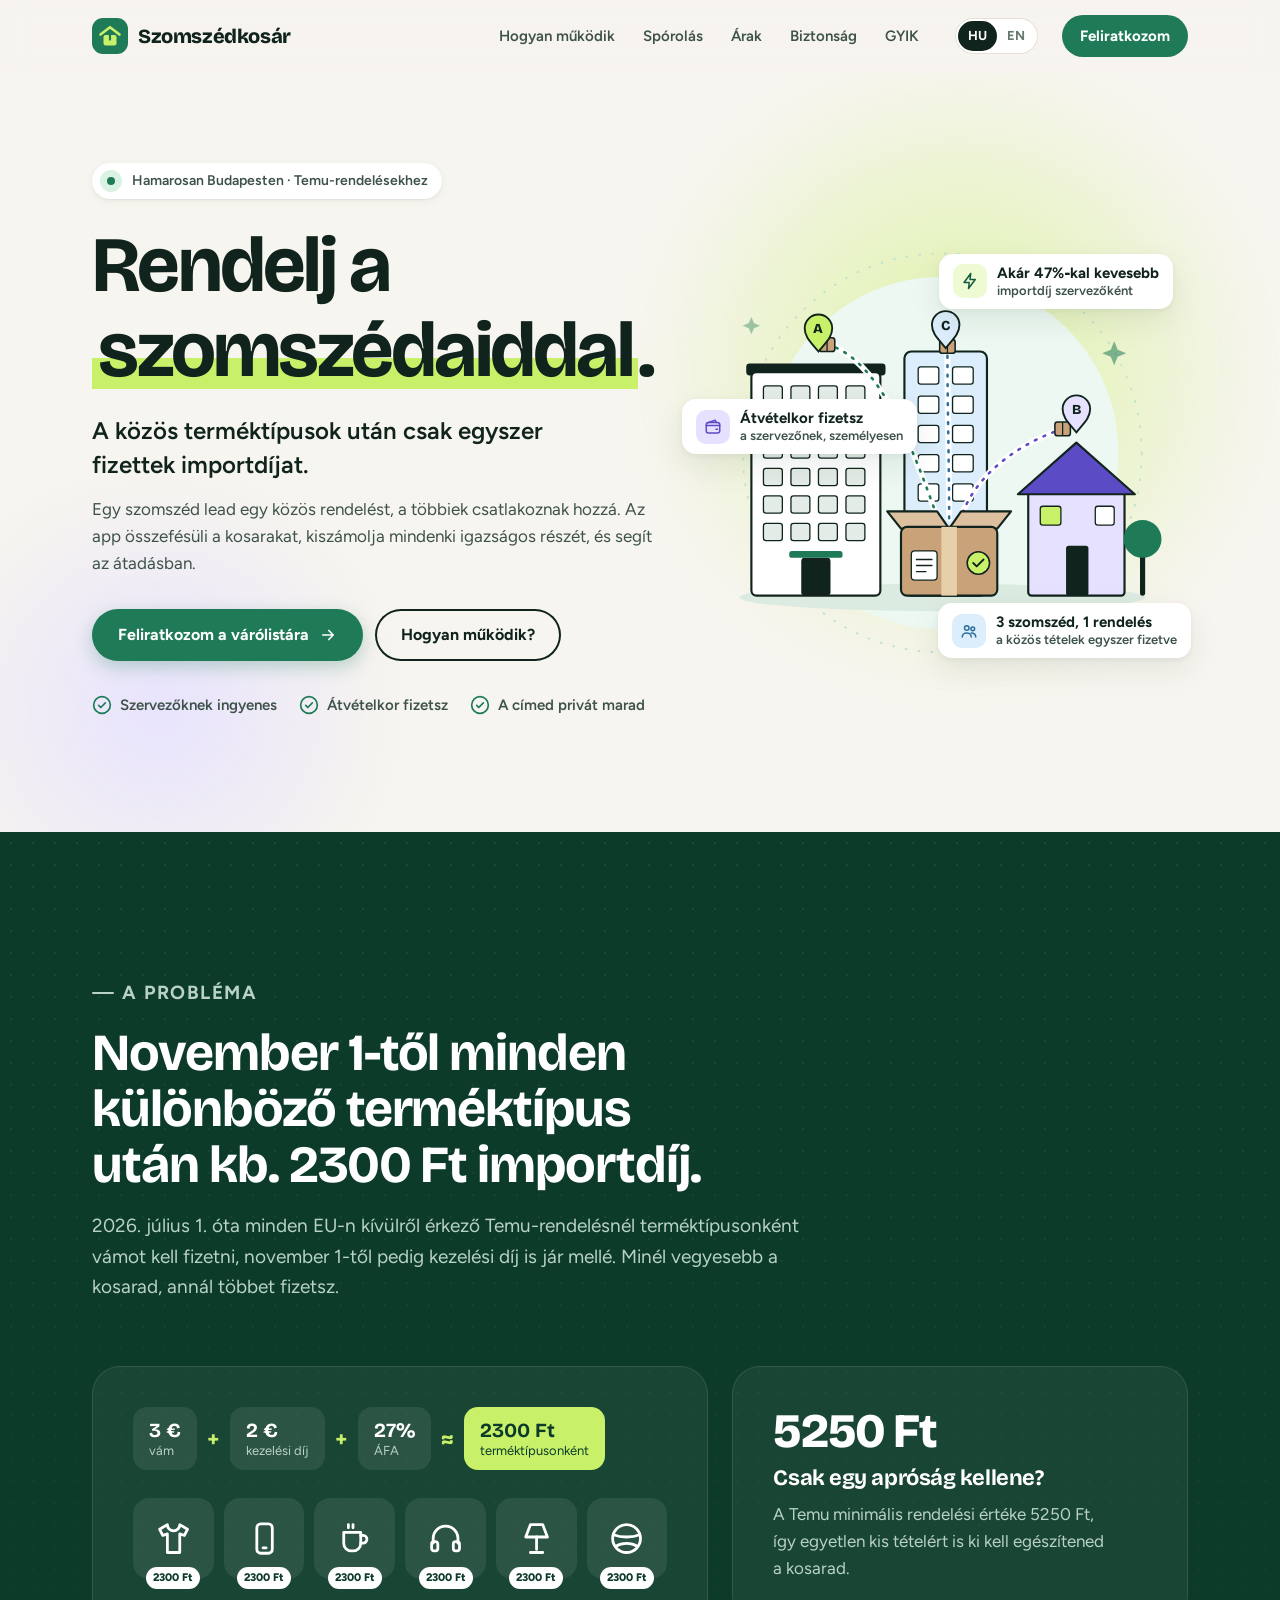
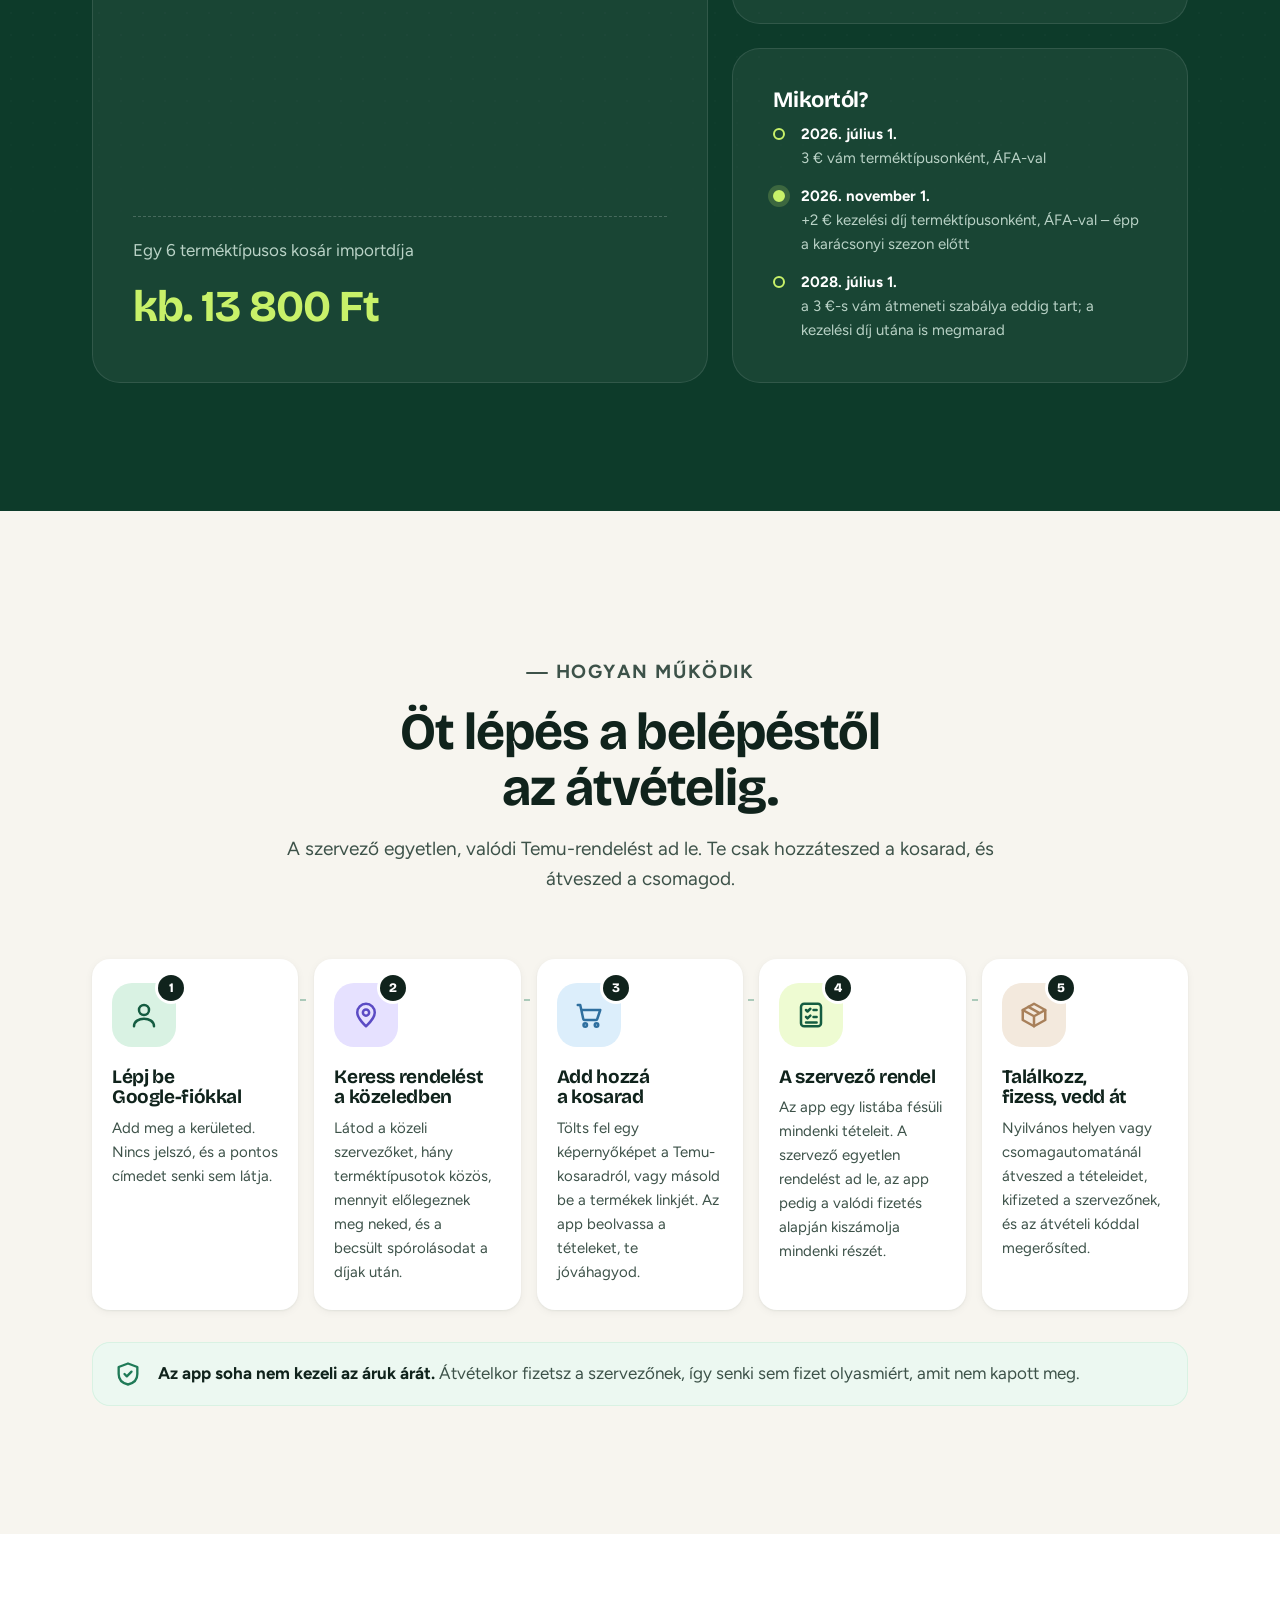
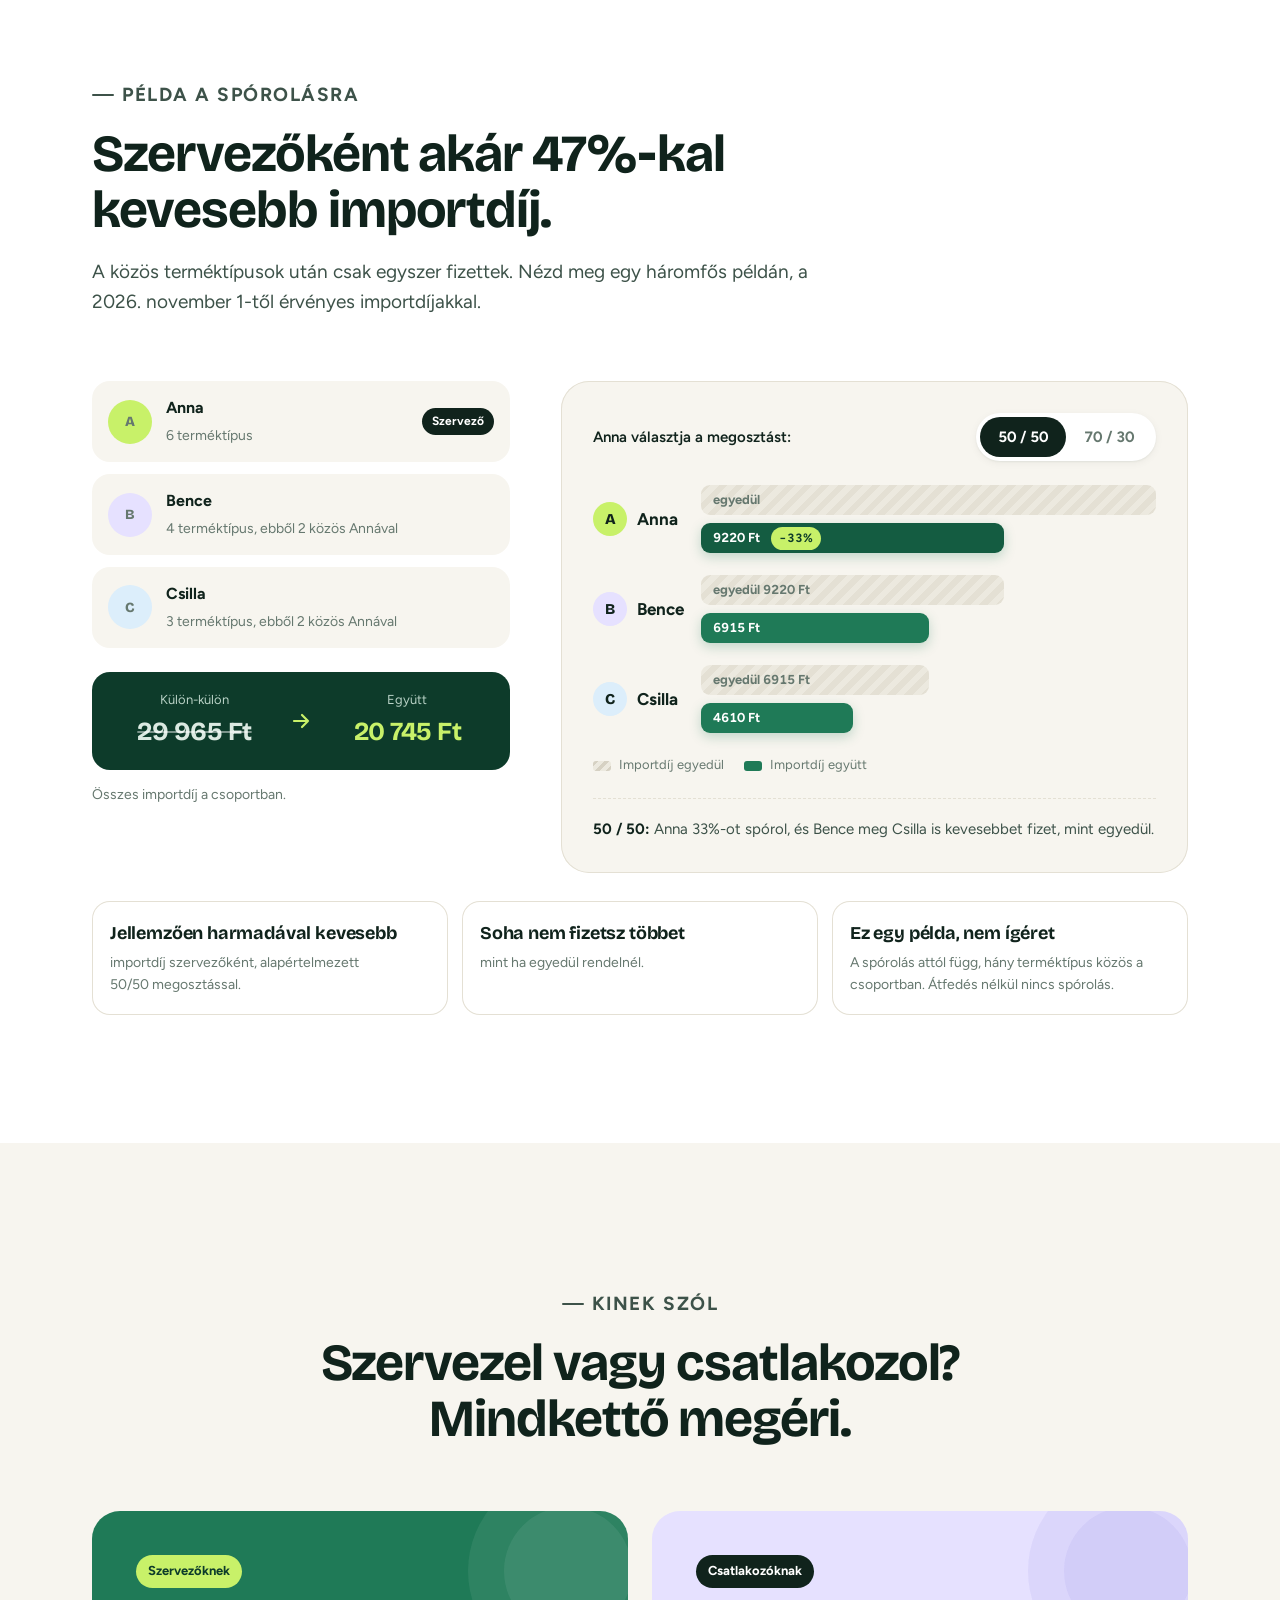
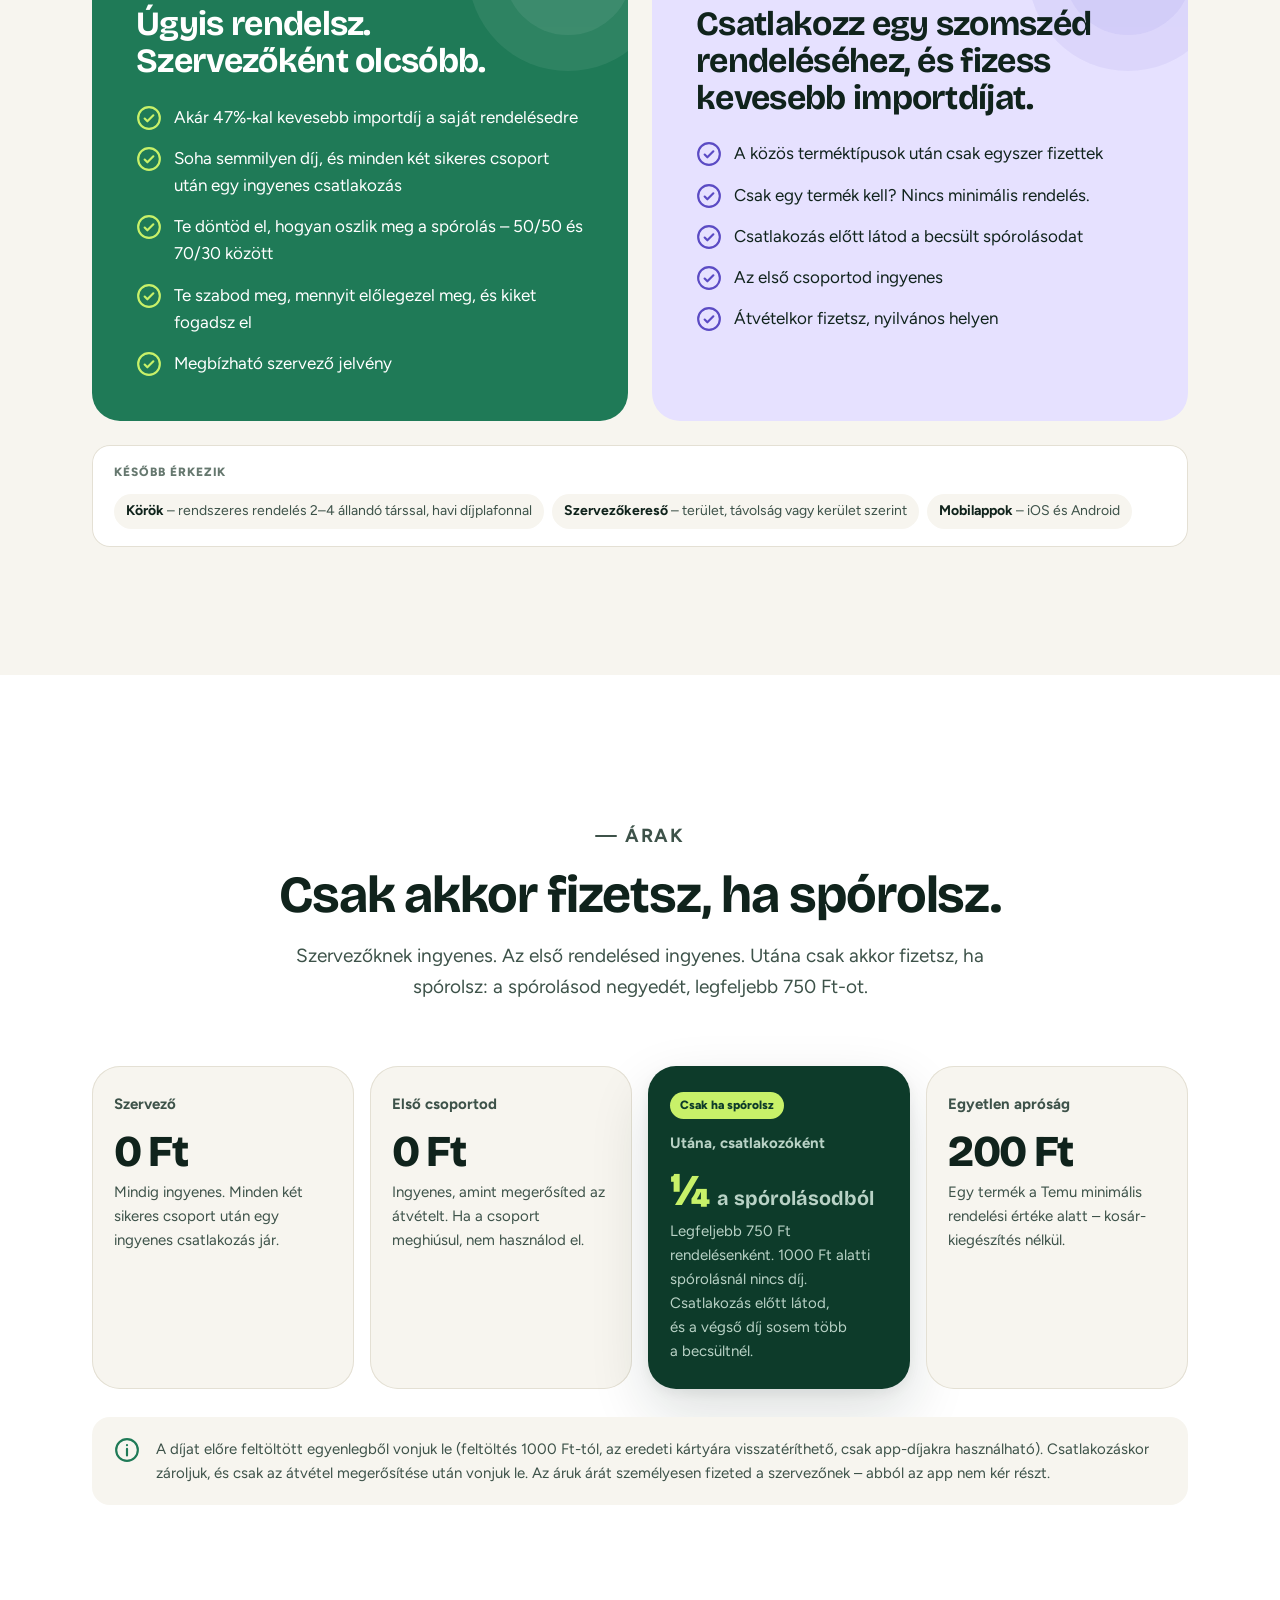
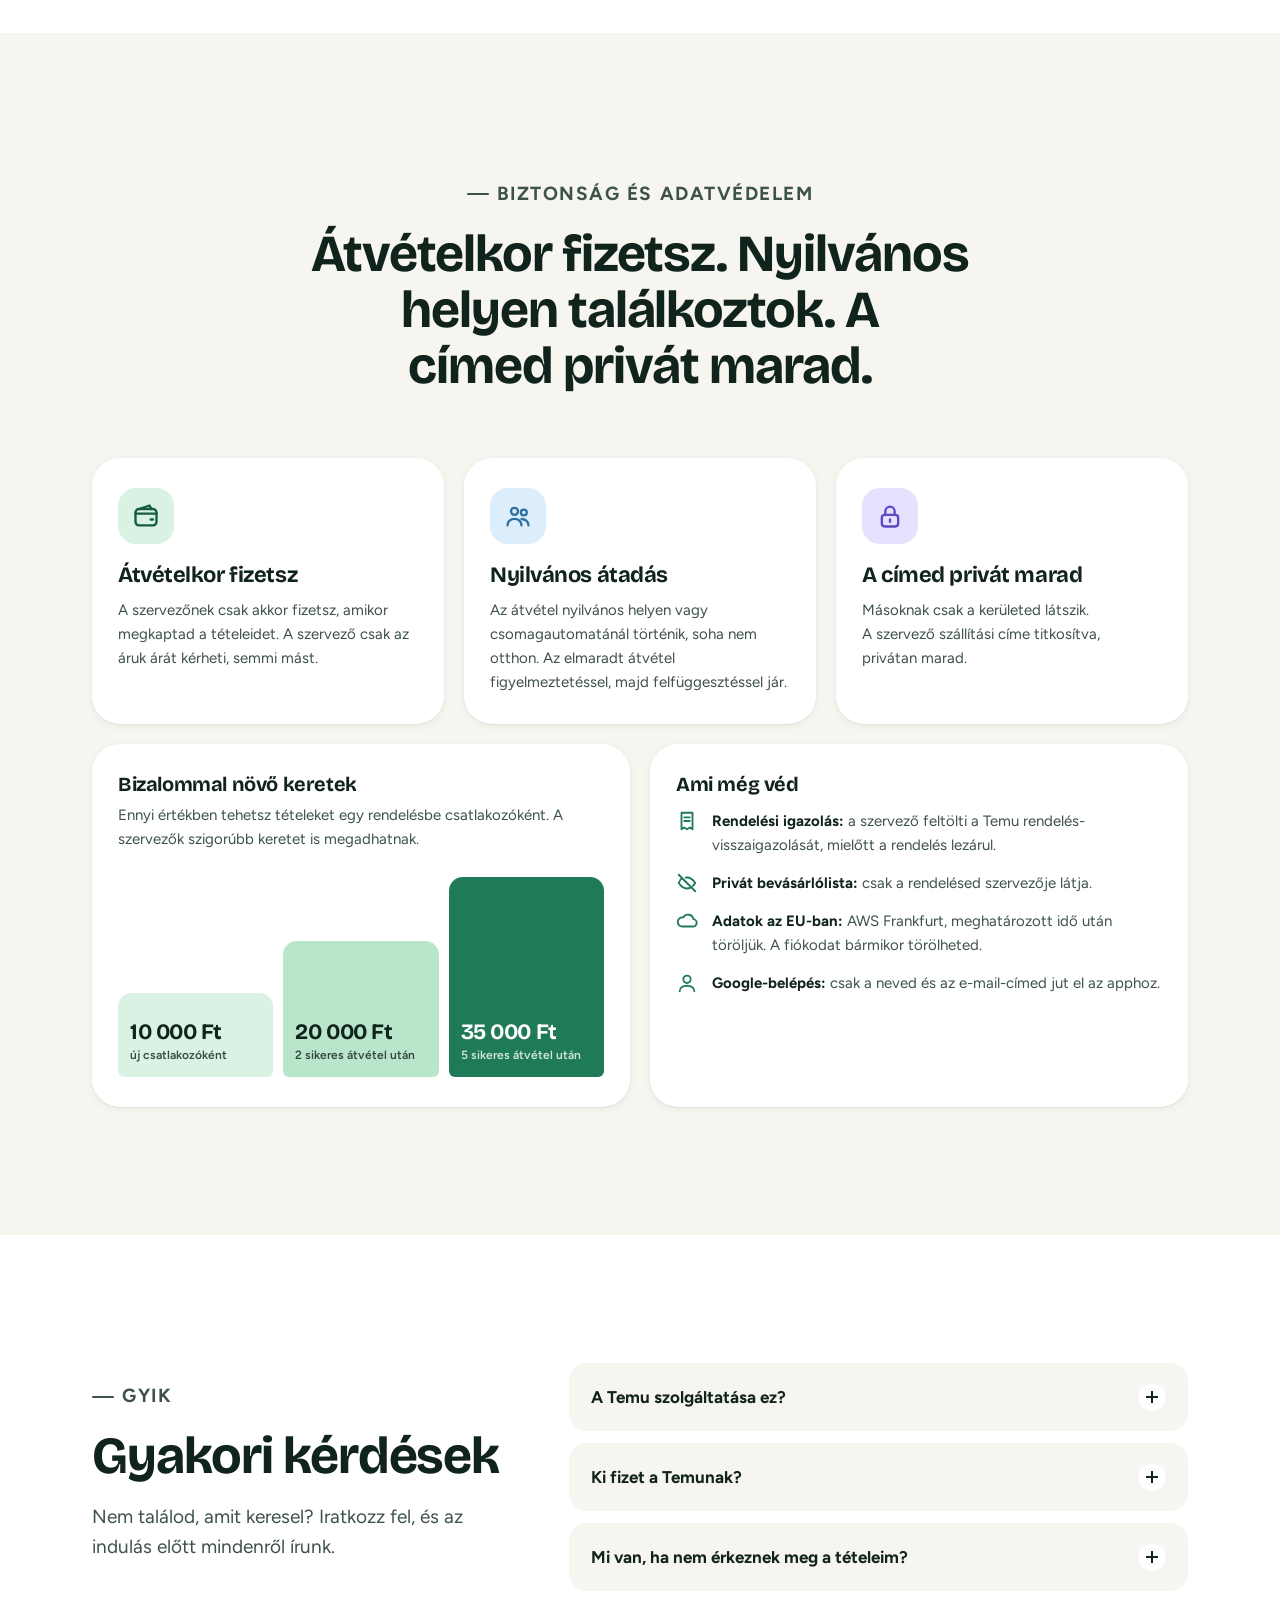
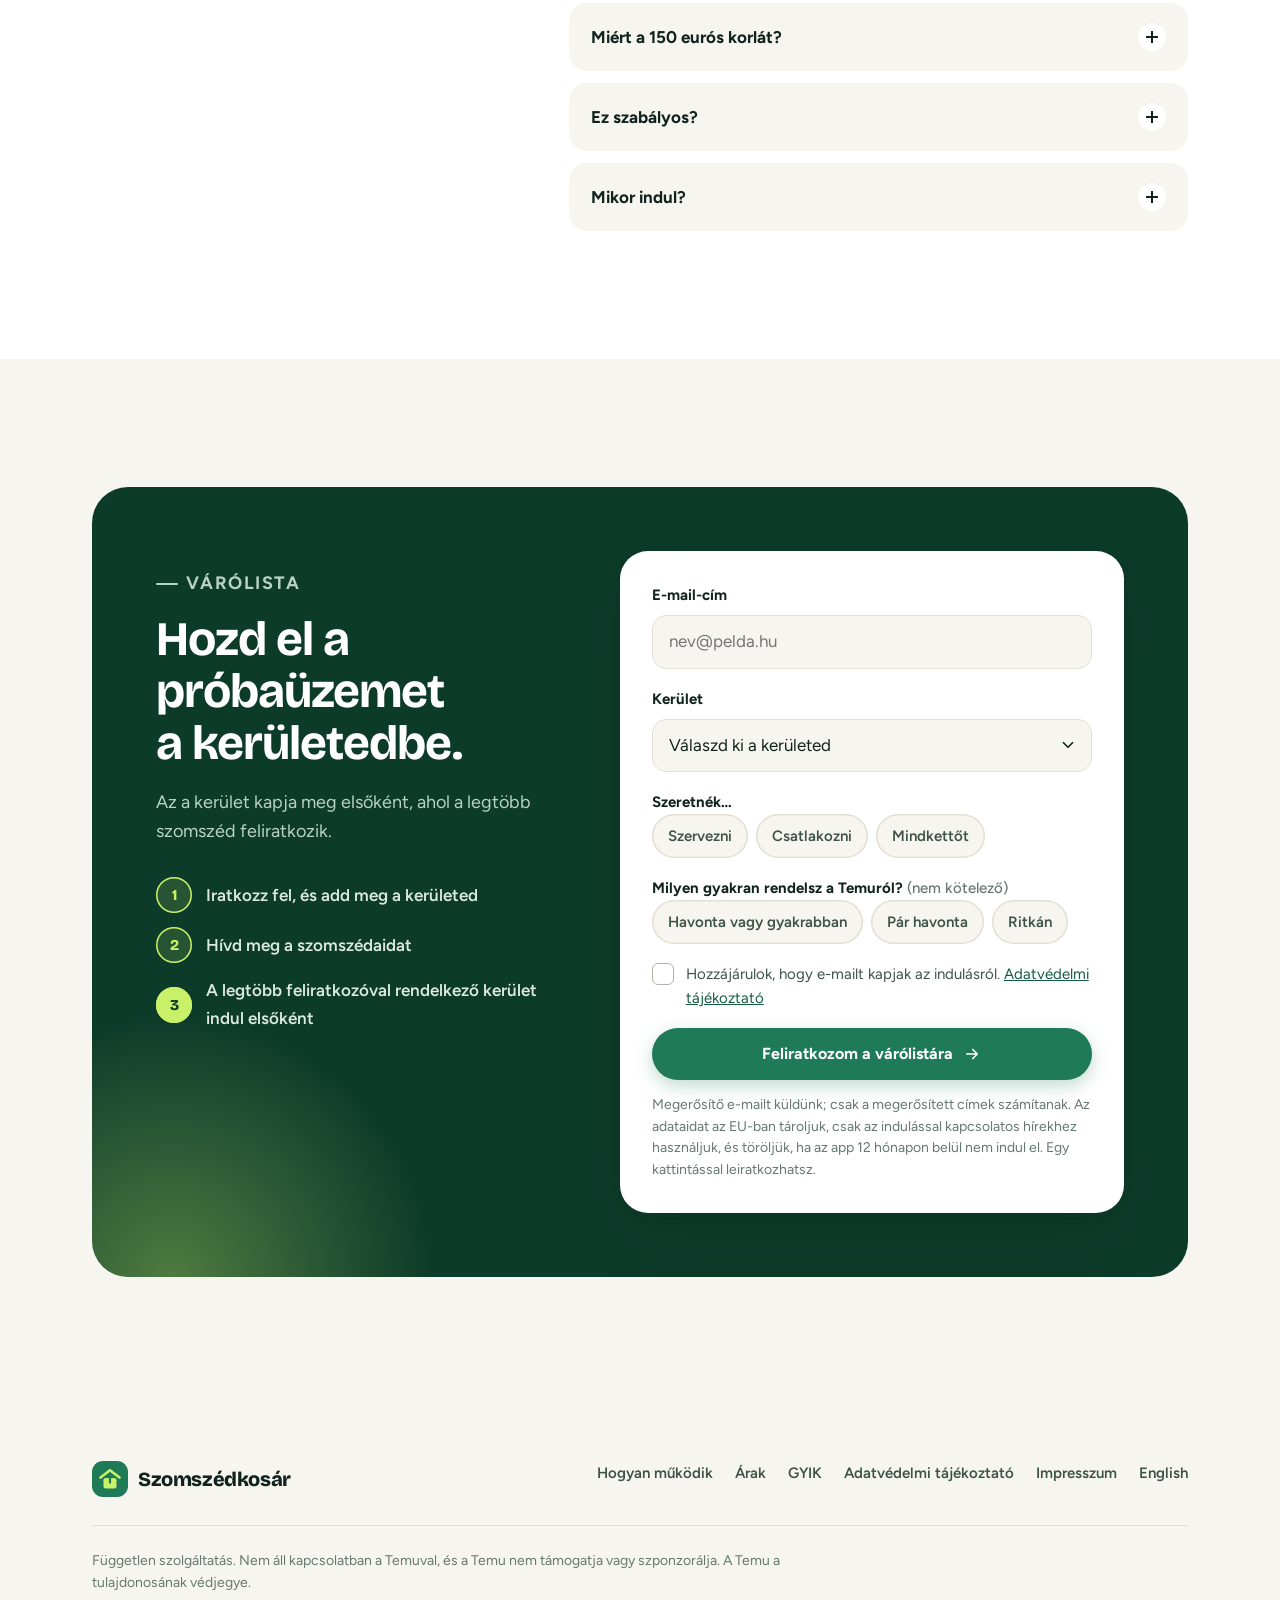
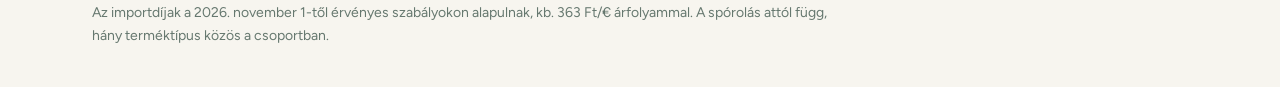
==== index.html @ 89ec4b11 "Add static waitlist landing page (HU + EN) Build the pre-launch landing page from the product brief:" ====
<!doctype html>
<html lang="hu">
<head>
  <meta charset="utf-8">
  <meta name="viewport" content="width=device-width, initial-scale=1">
  <title>Szomszédkosár – rendelj a szomszédaiddal, fizess kevesebb importdíjat</title>
  <meta name="description" content="Rendelj a szomszédaiddal: a közös terméktípusok után csak egyszer fizettek importdíjat. Iratkozz fel a várólistára, és hozd el a próbaüzemet a kerületedbe.">
  <meta name="theme-color" content="#0d3b2a">
  <link rel="icon" href="assets/favicon.svg" type="image/svg+xml">
  <link rel="alternate" hreflang="hu" href="./">
  <link rel="alternate" hreflang="en" href="en/">
  <meta property="og:title" content="Szomszédkosár – rendelj a szomszédaiddal">
  <meta property="og:description" content="A közös terméktípusok után csak egyszer fizettek importdíjat. Iratkozz fel a várólistára.">
  <meta property="og:type" content="website">
  <meta property="og:locale" content="hu_HU">
  <link rel="preconnect" href="https://fonts.googleapis.com">
  <link rel="preconnect" href="https://fonts.gstatic.com" crossorigin>
  <link href="https://fonts.googleapis.com/css2?family=Bricolage+Grotesque:opsz,wght@12..96,600;12..96,700;12..96,800&family=Figtree:wght@400;500;600;700;800&display=swap" rel="stylesheet">
  <link rel="stylesheet" href="assets/styles.css">
</head>
<body>

<!-- Icon sprite -->
<svg width="0" height="0" style="position:absolute" aria-hidden="true">
  <defs>
    <symbol id="i-check" viewBox="0 0 24 24" fill="none" stroke="currentColor" stroke-width="2" stroke-linecap="round" stroke-linejoin="round"><circle cx="12" cy="12" r="10"/><path d="m8 12.5 2.5 2.5L16 9.5"/></symbol>
    <symbol id="i-tick" viewBox="0 0 24 24" fill="none" stroke="currentColor" stroke-width="2.6" stroke-linecap="round" stroke-linejoin="round"><path d="m5 12.5 4.5 4.5L19 7.5"/></symbol>
    <symbol id="i-arrow" viewBox="0 0 24 24" fill="none" stroke="currentColor" stroke-width="2.2" stroke-linecap="round" stroke-linejoin="round"><path d="M5 12h14M13 6l6 6-6 6"/></symbol>
    <symbol id="i-user" viewBox="0 0 24 24" fill="none" stroke="currentColor" stroke-width="2" stroke-linecap="round" stroke-linejoin="round"><circle cx="12" cy="8" r="4"/><path d="M4 21c0-4 4-6 8-6s8 2 8 6"/></symbol>
    <symbol id="i-pin" viewBox="0 0 24 24" fill="none" stroke="currentColor" stroke-width="2" stroke-linecap="round" stroke-linejoin="round"><path d="M12 21s-7-6.2-7-11a7 7 0 0 1 14 0c0 4.8-7 11-7 11Z"/><circle cx="12" cy="10" r="2.5"/></symbol>
    <symbol id="i-cart" viewBox="0 0 24 24" fill="none" stroke="currentColor" stroke-width="2" stroke-linecap="round" stroke-linejoin="round"><path d="M3 4h2l2.4 11.2a1 1 0 0 0 1 .8h9.2a1 1 0 0 0 1-.8L21 8H6.2"/><circle cx="9" cy="20" r="1.4"/><circle cx="18" cy="20" r="1.4"/></symbol>
    <symbol id="i-list" viewBox="0 0 24 24" fill="none" stroke="currentColor" stroke-width="2" stroke-linecap="round" stroke-linejoin="round"><rect x="4" y="3" width="16" height="18" rx="2.5"/><path d="m8 8 1.2 1.2L11.5 7M8 13.5l1.2 1.2 2.3-2.2M14 8h2.5M14 13.5h2.5M8 18h8.5"/></symbol>
    <symbol id="i-parcel" viewBox="0 0 24 24" fill="none" stroke="currentColor" stroke-width="2" stroke-linecap="round" stroke-linejoin="round"><path d="M21 8 12 3 3 8v8l9 5 9-5V8Z"/><path d="m3 8 9 5 9-5M12 13v8M7.5 5.5l9 5"/></symbol>
    <symbol id="i-shield" viewBox="0 0 24 24" fill="none" stroke="currentColor" stroke-width="2" stroke-linecap="round" stroke-linejoin="round"><path d="M12 3 4 6v6c0 5 3.5 8 8 9 4.5-1 8-4 8-9V6l-8-3Z"/><path d="m9 12 2 2 4-4"/></symbol>
    <symbol id="i-wallet" viewBox="0 0 24 24" fill="none" stroke="currentColor" stroke-width="2" stroke-linecap="round" stroke-linejoin="round"><rect x="3" y="6" width="18" height="14" rx="3"/><path d="M3 10h18M16 15h2M6 6l9-3 1.5 3"/></symbol>
    <symbol id="i-people" viewBox="0 0 24 24" fill="none" stroke="currentColor" stroke-width="2" stroke-linecap="round" stroke-linejoin="round"><circle cx="9" cy="8" r="3"/><circle cx="17" cy="9" r="2.5"/><path d="M3 20c0-3.3 2.7-5.5 6-5.5s6 2.2 6 5.5M15 14.6c3 .1 6 1.9 6 5.4"/></symbol>
    <symbol id="i-lock" viewBox="0 0 24 24" fill="none" stroke="currentColor" stroke-width="2" stroke-linecap="round" stroke-linejoin="round"><rect x="5" y="11" width="14" height="10" rx="2.5"/><path d="M8 11V8a4 4 0 0 1 8 0v3M12 15v2"/></symbol>
    <symbol id="i-info" viewBox="0 0 24 24" fill="none" stroke="currentColor" stroke-width="2" stroke-linecap="round" stroke-linejoin="round"><circle cx="12" cy="12" r="10"/><path d="M12 11v6M12 7.5v.01"/></symbol>
    <symbol id="i-receipt" viewBox="0 0 24 24" fill="none" stroke="currentColor" stroke-width="2" stroke-linecap="round" stroke-linejoin="round"><path d="M6 3h12v18l-3-2-3 2-3-2-3 2V3Z"/><path d="M9 8h6M9 12h6"/></symbol>
    <symbol id="i-alert" viewBox="0 0 24 24" fill="none" stroke="currentColor" stroke-width="2" stroke-linecap="round" stroke-linejoin="round"><path d="M10.3 4 2.5 18a2 2 0 0 0 1.7 3h15.6a2 2 0 0 0 1.7-3L13.7 4a2 2 0 0 0-3.4 0Z"/><path d="M12 9.5v4M12 17v.01"/></symbol>
    <symbol id="i-cloud" viewBox="0 0 24 24" fill="none" stroke="currentColor" stroke-width="2" stroke-linecap="round" stroke-linejoin="round"><path d="M7 18a5 5 0 1 1 .9-9.9A6 6 0 0 1 19 10a4 4 0 0 1-1 8H7Z"/></symbol>
    <symbol id="i-eye-off" viewBox="0 0 24 24" fill="none" stroke="currentColor" stroke-width="2" stroke-linecap="round" stroke-linejoin="round"><path d="M3 3l18 18M10.6 6.1A9.8 9.8 0 0 1 12 6c5 0 9 6 9 6a17 17 0 0 1-2.6 3.2M6.6 6.6C4.3 8.2 3 12 3 12s4 6 9 6c1.4 0 2.7-.4 3.9-1"/></symbol>
    <symbol id="i-mail" viewBox="0 0 24 24" fill="none" stroke="currentColor" stroke-width="2" stroke-linecap="round" stroke-linejoin="round"><rect x="3" y="5" width="18" height="14" rx="2.5"/><path d="m3 7 9 6 9-6"/></symbol>
    <symbol id="i-link" viewBox="0 0 24 24" fill="none" stroke="currentColor" stroke-width="2" stroke-linecap="round" stroke-linejoin="round"><path d="M10 14a4 4 0 0 0 5.7 0l3-3a4 4 0 0 0-5.7-5.7l-1 1"/><path d="M14 10a4 4 0 0 0-5.7 0l-3 3a4 4 0 0 0 5.7 5.7l1-1"/></symbol>
    <symbol id="i-chat" viewBox="0 0 24 24" fill="none" stroke="currentColor" stroke-width="2" stroke-linecap="round" stroke-linejoin="round"><path d="M20 12a8 8 0 0 1-11.8 7L4 20l1-4.2A8 8 0 1 1 20 12Z"/></symbol>
    <symbol id="i-bolt" viewBox="0 0 24 24" fill="none" stroke="currentColor" stroke-width="2" stroke-linecap="round" stroke-linejoin="round"><path d="M13 2 4 14h7l-1 8 9-12h-7l1-8Z"/></symbol>
    <symbol id="i-share" viewBox="0 0 24 24" fill="none" stroke="currentColor" stroke-width="2" stroke-linecap="round" stroke-linejoin="round"><circle cx="18" cy="5" r="3"/><circle cx="6" cy="12" r="3"/><circle cx="18" cy="19" r="3"/><path d="m8.6 13.5 6.8 4M15.4 6.5l-6.8 4"/></symbol>
    <symbol id="i-star" viewBox="0 0 24 24" fill="none" stroke="currentColor" stroke-width="2" stroke-linecap="round" stroke-linejoin="round"><path d="m12 3 2.7 5.6 6.1.9-4.4 4.3 1 6.1L12 17l-5.4 2.9 1-6.1-4.4-4.3 6.1-.9L12 3Z"/></symbol>
    <!-- Basket item types -->
    <symbol id="t-shirt" viewBox="0 0 24 24" fill="none" stroke="currentColor" stroke-width="1.8" stroke-linecap="round" stroke-linejoin="round"><path d="M8 3 3 6l2 4 3-1v12h8V9l3 1 2-4-5-3a4 4 0 0 1-8 0Z"/></symbol>
    <symbol id="t-phone" viewBox="0 0 24 24" fill="none" stroke="currentColor" stroke-width="1.8" stroke-linecap="round" stroke-linejoin="round"><rect x="7" y="2.5" width="10" height="19" rx="2.5"/><path d="M11 18h2"/></symbol>
    <symbol id="t-mug" viewBox="0 0 24 24" fill="none" stroke="currentColor" stroke-width="1.8" stroke-linecap="round" stroke-linejoin="round"><path d="M5 8h11v7a5 5 0 0 1-5 5h-1a5 5 0 0 1-5-5V8Z"/><path d="M16 10h1.5a2.5 2.5 0 0 1 0 5H16M8 3v2M11 3v2"/></symbol>
    <symbol id="t-head" viewBox="0 0 24 24" fill="none" stroke="currentColor" stroke-width="1.8" stroke-linecap="round" stroke-linejoin="round"><path d="M4 15v-3a8 8 0 0 1 16 0v3"/><rect x="3" y="14" width="4" height="6" rx="1.5"/><rect x="17" y="14" width="4" height="6" rx="1.5"/></symbol>
    <symbol id="t-lamp" viewBox="0 0 24 24" fill="none" stroke="currentColor" stroke-width="1.8" stroke-linecap="round" stroke-linejoin="round"><path d="M8 3h8l3 8H5l3-8Z"/><path d="M12 11v8M8 21h8"/></symbol>
    <symbol id="t-ball" viewBox="0 0 24 24" fill="none" stroke="currentColor" stroke-width="1.8" stroke-linecap="round" stroke-linejoin="round"><circle cx="12" cy="12" r="9"/><path d="M3.5 9.5c5 2 12 2 17 0M5 17c4-2.5 10-2.5 14 0"/></symbol>
    <symbol id="logo-mark" viewBox="0 0 36 36"><rect width="36" height="36" rx="11" fill="#1f7a57"/><path d="M8.5 16.5 18 9.2l9.5 7.3" fill="none" stroke="#c8f169" stroke-width="2.6" stroke-linecap="round" stroke-linejoin="round"/><rect x="11.5" y="17" width="13" height="10.5" rx="2.2" fill="#c8f169"/><path d="M18 17v4.6" stroke="#1f7a57" stroke-width="2.2" stroke-linecap="round"/></symbol>
  </defs>
</svg>

<a class="skip-link" href="#main">Ugrás a tartalomra</a>

<header class="site-header">
  <div class="wrap header-inner">
    <a class="logo" href="./" aria-label="Szomszédkosár – kezdőlap">
      <svg aria-hidden="true"><use href="#logo-mark"/></svg>
      Szomszédkosár
    </a>
    <nav class="nav" aria-label="Fő navigáció">
      <a href="#hogyan">Hogyan működik</a>
      <a href="#pelda">Spórolás</a>
      <a href="#arak">Árak</a>
      <a href="#biztonsag">Biztonság</a>
      <a href="#gyik">GYIK</a>
    </nav>
    <div class="lang" aria-label="Nyelv">
      <span aria-current="true" lang="hu">HU</span>
      <a href="en/" lang="en" hreflang="en">EN</a>
    </div>
    <a class="btn btn-small header-cta" href="#varolista">Feliratkozom</a>
  </div>
</header>

<main id="main">

  <!-- ============ HERO ============ -->
  <section class="hero">
    <div class="wrap hero-grid">
      <div class="hero-copy">
        <p class="pill"><span class="dot" aria-hidden="true"></span>Hamarosan Budapesten · Temu-rendelésekhez</p>
        <h1>Rendelj a <span class="mark">szomszédaiddal</span>.</h1>
        <p class="lead">A közös terméktípusok után csak egyszer fizettek importdíjat.</p>
        <p class="sub">Egy szomszéd lead egy közös rendelést, a többiek csatlakoznak hozzá. Az app összefésüli a kosarakat, kiszámolja mindenki igazságos részét, és segít az átadásban.</p>
        <div class="hero-actions">
          <a class="btn" href="#varolista">Feliratkozom a várólistára <svg aria-hidden="true"><use href="#i-arrow"/></svg></a>
          <a class="btn btn-ghost" href="#hogyan">Hogyan működik?</a>
        </div>
        <ul class="proof">
          <li><svg aria-hidden="true"><use href="#i-check"/></svg>Szervezőknek ingyenes</li>
          <li><svg aria-hidden="true"><use href="#i-check"/></svg>Átvételkor fizetsz</li>
          <li><svg aria-hidden="true"><use href="#i-check"/></svg>A címed privát marad</li>
        </ul>
      </div>

      <div class="hero-art" aria-hidden="true">
        <svg viewBox="0 0 520 470" role="presentation">
          <circle cx="262" cy="250" r="205" fill="#ecf8f1"/>
          <circle class="spin-slow" cx="262" cy="250" r="232" fill="none" stroke="#bfe3cd" stroke-width="2" stroke-dasharray="3 12"/>
          <ellipse cx="262" cy="418" rx="236" ry="16" fill="#dcebe2"/>

          <!-- Middle building (neighbour C) -->
          <rect x="218" y="132" width="96" height="284" rx="8" fill="#dceefb" stroke="#10231c" stroke-width="2.5"/>
          <g fill="#ffffff" stroke="#10231c" stroke-width="1.5">
            <rect x="234" y="150" width="24" height="20" rx="3"/><rect x="274" y="150" width="24" height="20" rx="3"/>
            <rect x="234" y="184" width="24" height="20" rx="3"/><rect class="win-blink d2" x="274" y="184" width="24" height="20" rx="3"/>
            <rect class="win-blink d4" x="234" y="218" width="24" height="20" rx="3"/><rect x="274" y="218" width="24" height="20" rx="3"/>
            <rect x="234" y="252" width="24" height="20" rx="3"/><rect x="274" y="252" width="24" height="20" rx="3"/>
            <rect x="234" y="286" width="24" height="20" rx="3"/><rect x="274" y="286" width="24" height="20" rx="3"/>
          </g>

          <!-- Left block of flats (neighbour A) -->
          <rect x="34" y="146" width="162" height="14" rx="4" fill="#10231c"/>
          <rect x="40" y="156" width="150" height="260" rx="6" fill="#ffffff" stroke="#10231c" stroke-width="2.5"/>
          <g fill="#e3ece6" stroke="#10231c" stroke-width="1.5">
            <rect x="54" y="172" width="22" height="20" rx="3"/><rect class="win-blink" x="86" y="172" width="22" height="20" rx="3"/><rect x="118" y="172" width="22" height="20" rx="3"/><rect x="150" y="172" width="22" height="20" rx="3"/>
            <rect x="54" y="204" width="22" height="20" rx="3"/><rect x="86" y="204" width="22" height="20" rx="3"/><rect class="win-blink d3" x="118" y="204" width="22" height="20" rx="3"/><rect x="150" y="204" width="22" height="20" rx="3"/>
            <rect class="win-blink d2" x="54" y="236" width="22" height="20" rx="3"/><rect x="86" y="236" width="22" height="20" rx="3"/><rect x="118" y="236" width="22" height="20" rx="3"/><rect x="150" y="236" width="22" height="20" rx="3"/>
            <rect x="54" y="268" width="22" height="20" rx="3"/><rect x="86" y="268" width="22" height="20" rx="3"/><rect x="118" y="268" width="22" height="20" rx="3"/><rect class="win-blink d4" x="150" y="268" width="22" height="20" rx="3"/>
            <rect x="54" y="300" width="22" height="20" rx="3"/><rect class="win-blink d3" x="86" y="300" width="22" height="20" rx="3"/><rect x="118" y="300" width="22" height="20" rx="3"/><rect x="150" y="300" width="22" height="20" rx="3"/>
            <rect x="54" y="332" width="22" height="20" rx="3"/><rect x="86" y="332" width="22" height="20" rx="3"/><rect x="118" y="332" width="22" height="20" rx="3"/><rect x="150" y="332" width="22" height="20" rx="3"/>
          </g>
          <rect x="98" y="372" width="34" height="44" rx="4" fill="#10231c"/>
          <rect x="84" y="364" width="62" height="8" rx="3" fill="#1f7a57"/>

          <!-- Right house (neighbour B) -->
          <rect x="362" y="290" width="112" height="126" rx="4" fill="#e6e1ff" stroke="#10231c" stroke-width="2.5"/>
          <path d="M350 298 418 238l68 60Z" fill="#5b4bc4" stroke="#10231c" stroke-width="2.5" stroke-linejoin="round"/>
          <rect x="406" y="358" width="26" height="58" rx="3" fill="#10231c"/>
          <rect class="win-blink d3" x="376" y="312" width="24" height="22" rx="3" fill="#c8f169" stroke="#10231c" stroke-width="1.5"/>
          <rect x="440" y="312" width="22" height="22" rx="3" fill="#ffffff" stroke="#10231c" stroke-width="1.5"/>
          <!-- Tree -->
          <rect x="492" y="360" width="6" height="56" rx="3" fill="#10231c"/>
          <circle cx="495" cy="350" r="22" fill="#1f7a57"/>

          <!-- Flow paths -->
          <g fill="none" stroke-linecap="round">
            <path d="M128 124 C 190 140, 230 250, 258 330" stroke="#ffffff" stroke-width="7"/>
            <path d="M402 222 C 360 236, 300 270, 282 330" stroke="#ffffff" stroke-width="7"/>
            <path d="M268 126 C 268 200, 270 260, 270 326" stroke="#ffffff" stroke-width="7"/>
            <path class="flow" d="M128 124 C 190 140, 230 250, 258 330" stroke="#1f7a57" stroke-width="3"/>
            <path class="flow" d="M402 222 C 360 236, 300 270, 282 330" stroke="#5b4bc4" stroke-width="3"/>
            <path class="flow" d="M268 126 C 268 200, 270 260, 270 326" stroke="#2f6f9f" stroke-width="3"/>
          </g>

          <!-- Travelling mini parcels -->
          <g class="parcel-travel pt-1"><rect x="-9" y="-8" width="18" height="16" rx="3" fill="#c9a27a" stroke="#10231c" stroke-width="1.8"/><path d="M0 -8v16" stroke="#10231c" stroke-width="1.5"/></g>
          <g class="parcel-travel pt-2 t2"><rect x="-9" y="-8" width="18" height="16" rx="3" fill="#c9a27a" stroke="#10231c" stroke-width="1.8"/><path d="M0 -8v16" stroke="#10231c" stroke-width="1.5"/></g>
          <g class="parcel-travel pt-3 t3"><rect x="-9" y="-8" width="18" height="16" rx="3" fill="#c9a27a" stroke="#10231c" stroke-width="1.8"/><path d="M0 -8v16" stroke="#10231c" stroke-width="1.5"/></g>

          <!-- Shared parcel -->
          <g class="box-bounce">
            <path d="M214 338 198 318h58l14 20Z" fill="#dcc0a0" stroke="#10231c" stroke-width="2.5" stroke-linejoin="round"/>
            <path d="M326 338 342 318h-58l-14 20Z" fill="#dcc0a0" stroke="#10231c" stroke-width="2.5" stroke-linejoin="round"/>
            <rect x="214" y="336" width="112" height="80" rx="7" fill="#c9a27a" stroke="#10231c" stroke-width="2.5"/>
            <rect x="261" y="336" width="18" height="80" fill="#e7cfa9"/>
            <rect x="226" y="364" width="30" height="34" rx="4" fill="#ffffff" stroke="#10231c" stroke-width="1.5"/>
            <path d="M232 374h18M232 381h18M232 388h11" stroke="#10231c" stroke-width="1.6" stroke-linecap="round"/>
            <circle cx="304" cy="378" r="13" fill="#c8f169" stroke="#10231c" stroke-width="1.8"/>
            <path d="m298 378 4 4 8-8" fill="none" stroke="#10231c" stroke-width="2.2" stroke-linecap="round" stroke-linejoin="round"/>
          </g>

          <!-- Neighbour pins -->
          <g transform="translate(118 132)"><g class="pin-bob">
            <path d="M0 0C-9-11-16-17-16-27a16 16 0 0 1 32 0C16-17 9-11 0 0Z" fill="#c8f169" stroke="#10231c" stroke-width="2.2"/>
            <text x="0" y="-21" text-anchor="middle" font-family="Bricolage Grotesque, sans-serif" font-weight="800" font-size="16" fill="#10231c">A</text>
          </g></g>
          <g transform="translate(266 128)"><g class="pin-bob p3">
            <path d="M0 0C-9-11-16-17-16-27a16 16 0 0 1 32 0C16-17 9-11 0 0Z" fill="#dceefb" stroke="#10231c" stroke-width="2.2"/>
            <text x="0" y="-21" text-anchor="middle" font-family="Bricolage Grotesque, sans-serif" font-weight="800" font-size="16" fill="#10231c">C</text>
          </g></g>
          <g transform="translate(418 226)"><g class="pin-bob p2">
            <path d="M0 0C-9-11-16-17-16-27a16 16 0 0 1 32 0C16-17 9-11 0 0Z" fill="#e6e1ff" stroke="#10231c" stroke-width="2.2"/>
            <text x="0" y="-21" text-anchor="middle" font-family="Bricolage Grotesque, sans-serif" font-weight="800" font-size="16" fill="#10231c">B</text>
          </g></g>

          <!-- Sparkles -->
          <g fill="#1f7a57">
            <path d="M462 120l4 10 10 4-10 4-4 10-4-10-10-4 10-4Z" opacity=".55"/>
            <path d="M40 92l3 7 7 3-7 3-3 7-3-7-7-3 7-3Z" opacity=".4"/>
          </g>
        </svg>

        <div class="float-card fc-1">
          <span class="ico"><svg aria-hidden="true"><use href="#i-bolt"/></svg></span>
          <span><strong>Akár 47%&#8209;kal kevesebb</strong>importdíj szervezőként</span>
        </div>
        <div class="float-card fc-2">
          <span class="ico"><svg aria-hidden="true"><use href="#i-wallet"/></svg></span>
          <span><strong>Átvételkor fizetsz</strong>a szervezőnek, személyesen</span>
        </div>
        <div class="float-card fc-3">
          <span class="ico"><svg aria-hidden="true"><use href="#i-people"/></svg></span>
          <span><strong>3 szomszéd, 1 rendelés</strong>a közös tételek egyszer fizetve</span>
        </div>
      </div>
    </div>
  </section>

  <!-- ============ PROBLEM ============ -->
  <section class="section problem" id="problema" aria-labelledby="problema-cim">
    <div class="wrap">
      <div class="section-head reveal">
        <p class="kicker">A probléma</p>
        <h2 id="problema-cim">November 1-től minden különböző terméktípus után kb. 2300&nbsp;Ft importdíj.</h2>
        <p>2026. július 1. óta minden EU-n kívülről érkező Temu-rendelésnél terméktípusonként vámot kell fizetni, november 1-től pedig kezelési díj is jár mellé. Minél vegyesebb a kosarad, annál többet fizetsz.</p>
      </div>

      <div class="problem-grid">
        <div class="panel-dark reveal">
          <div class="formula" aria-label="3 euró vám, plusz 2 euró kezelési díj, plusz 27% ÁFA, terméktípusonként nagyjából 2300 forint">
            <span class="chip-dark"><strong>3&nbsp;€</strong>vám</span>
            <span class="op" aria-hidden="true">+</span>
            <span class="chip-dark"><strong>2&nbsp;€</strong>kezelési díj</span>
            <span class="op" aria-hidden="true">+</span>
            <span class="chip-dark"><strong>27%</strong>ÁFA</span>
            <span class="op" aria-hidden="true">≈</span>
            <span class="chip-dark result"><strong>2300&nbsp;Ft</strong>terméktípusonként</span>
          </div>

          <ul class="basket" aria-label="Egy hatféle terméket tartalmazó kosár" role="list">
            <li class="item"><svg aria-hidden="true"><use href="#t-shirt"/></svg><span class="tag">2300&nbsp;Ft</span><span class="sr-only">Gyerekruha</span></li>
            <li class="item"><svg aria-hidden="true"><use href="#t-phone"/></svg><span class="tag">2300&nbsp;Ft</span><span class="sr-only">Telefontok</span></li>
            <li class="item"><svg aria-hidden="true"><use href="#t-mug"/></svg><span class="tag">2300&nbsp;Ft</span><span class="sr-only">Konyhai eszköz</span></li>
            <li class="item"><svg aria-hidden="true"><use href="#t-head"/></svg><span class="tag">2300&nbsp;Ft</span><span class="sr-only">Fejhallgató</span></li>
            <li class="item"><svg aria-hidden="true"><use href="#t-lamp"/></svg><span class="tag">2300&nbsp;Ft</span><span class="sr-only">Lámpa</span></li>
            <li class="item"><svg aria-hidden="true"><use href="#t-ball"/></svg><span class="tag">2300&nbsp;Ft</span><span class="sr-only">Játék</span></li>
          </ul>
          <div class="basket-total">
            <span>Egy 6 terméktípusos kosár importdíja</span>
            <strong>kb. 13&nbsp;800&nbsp;Ft</strong>
          </div>
        </div>

        <div class="problem-side">
          <div class="panel-dark stat-card reveal">
            <p class="big">5250&nbsp;Ft</p>
            <h3>Csak egy apróság kellene?</h3>
            <p>A Temu minimális rendelési értéke 5250&nbsp;Ft, így egyetlen kis tételért is ki kell egészítened a kosarad.</p>
          </div>
          <div class="panel-dark stat-card reveal">
            <h3>Mikortól?</h3>
            <ol class="timeline">
              <li><span><strong>2026. július 1.</strong>3&nbsp;€ vám terméktípusonként, ÁFA-val</span></li>
              <li class="now"><span><strong>2026. november 1.</strong>+2&nbsp;€ kezelési díj terméktípusonként, ÁFA-val – épp a karácsonyi szezon előtt</span></li>
              <li><span><strong>2028. július 1.</strong>a 3&nbsp;€-s vám átmeneti szabálya eddig tart; a kezelési díj utána is megmarad</span></li>
            </ol>
          </div>
        </div>
      </div>
    </div>
  </section>

  <!-- ============ HOW IT WORKS ============ -->
  <section class="section" id="hogyan" aria-labelledby="hogyan-cim">
    <div class="wrap">
      <div class="section-head center reveal">
        <p class="kicker">Hogyan működik</p>
        <h2 id="hogyan-cim">Öt lépés a belépéstől az átvételig.</h2>
        <p>A szervező egyetlen, valódi Temu-rendelést ad le. Te csak hozzáteszed a kosarad, és átveszed a csomagod.</p>
      </div>

      <ol class="steps reveal-stagger">
        <li class="step">
          <div class="step-icon"><svg aria-hidden="true"><use href="#i-user"/></svg></div>
          <h3>Lépj be Google-fiókkal</h3>
          <p>Add meg a kerületed. Nincs jelszó, és a pontos címedet senki sem látja.</p>
        </li>
        <li class="step">
          <div class="step-icon"><svg aria-hidden="true"><use href="#i-pin"/></svg></div>
          <h3>Keress rendelést a közeledben</h3>
          <p>Látod a közeli szervezőket, hány terméktípusotok közös, mennyit előlegeznek meg neked, és a becsült spórolásodat a díjak után.</p>
        </li>
        <li class="step">
          <div class="step-icon"><svg aria-hidden="true"><use href="#i-cart"/></svg></div>
          <h3>Add hozzá a kosarad</h3>
          <p>Tölts fel egy képernyőképet a Temu-kosaradról, vagy másold be a termékek linkjét. Az app beolvassa a tételeket, te jóváhagyod.</p>
        </li>
        <li class="step">
          <div class="step-icon"><svg aria-hidden="true"><use href="#i-list"/></svg></div>
          <h3>A szervező rendel</h3>
          <p>Az app egy listába fésüli mindenki tételeit. A szervező egyetlen rendelést ad le, az app pedig a valódi fizetés alapján kiszámolja mindenki részét.</p>
        </li>
        <li class="step">
          <div class="step-icon"><svg aria-hidden="true"><use href="#i-parcel"/></svg></div>
          <h3>Találkozz, fizess, vedd át</h3>
          <p>Nyilvános helyen vagy csomagautomatánál átveszed a tételeidet, kifizeted a szervezőnek, és az átvételi kóddal megerősíted.</p>
        </li>
      </ol>

      <div class="note-band reveal">
        <svg aria-hidden="true"><use href="#i-shield"/></svg>
        <p><strong>Az app soha nem kezeli az áruk árát.</strong> Átvételkor fizetsz a szervezőnek, így senki sem fizet olyasmiért, amit nem kapott meg.</p>
      </div>
    </div>
  </section>

  <!-- ============ SAVINGS EXAMPLE ============ -->
  <section class="section savings" id="pelda" aria-labelledby="pelda-cim">
    <div class="wrap">
      <div class="section-head reveal">
        <p class="kicker">Példa a spórolásra</p>
        <h2 id="pelda-cim">Szervezőként akár 47%&#8209;kal kevesebb importdíj.</h2>
        <p>A közös terméktípusok után csak egyszer fizettek. Nézd meg egy háromfős példán, a 2026. november 1-től érvényes importdíjakkal.</p>
      </div>

      <div class="savings-grid">
        <div class="reveal">
          <div class="scenario">
            <div class="person"><span class="avatar av-a" aria-hidden="true">A</span><div><strong>Anna</strong><span>6 terméktípus</span></div><span class="role">Szervező</span></div>
            <div class="person"><span class="avatar av-b" aria-hidden="true">B</span><div><strong>Bence</strong><span>4 terméktípus, ebből 2 közös Annával</span></div></div>
            <div class="person"><span class="avatar av-c" aria-hidden="true">C</span><div><strong>Csilla</strong><span>3 terméktípus, ebből 2 közös Annával</span></div></div>
          </div>
          <div class="totals">
            <div class="was"><span>Külön-külön</span><strong>29&nbsp;965&nbsp;Ft</strong></div>
            <svg aria-hidden="true"><use href="#i-arrow"/></svg>
            <div class="now"><span>Együtt</span><strong>20&nbsp;745&nbsp;Ft</strong></div>
          </div>
          <p class="fine" style="margin-top:14px">Összes importdíj a csoportban.</p>
        </div>

        <div class="split-card reveal">
          <input class="sr-only" type="radio" name="split" id="split50" checked>
          <input class="sr-only" type="radio" name="split" id="split70">
          <div class="split-top">
            <p>Anna választja a megosztást:</p>
            <div class="split-toggle" role="presentation">
              <label for="split50">50 / 50</label>
              <label for="split70">70 / 30</label>
            </div>
          </div>

          <div class="chart" role="img" aria-label="Importdíj személyenként. 50/50 megosztásnál Anna 9220, Bence 6915, Csilla 4610 forintot fizet. 70/30 megosztásnál Anna 7376, Bence 7837, Csilla 5532 forintot fizet.">
            <div class="bar-row" style="--alone:100; --t50:66.67; --t70:53.33">
              <div class="who"><span class="avatar av-a">A</span>Anna</div>
              <div class="track"><div class="bar alone">egyedül</div></div>
              <div class="track"><div class="bar together"><span class="v50">9220&nbsp;Ft <span class="save-badge">−33%</span></span><span class="v70">7376&nbsp;Ft <span class="save-badge">−47%</span></span></div></div>
            </div>
            <div class="bar-row" style="--alone:66.67; --t50:50; --t70:56.67">
              <div class="who"><span class="avatar av-b">B</span>Bence</div>
              <div class="track"><div class="bar alone">egyedül 9220&nbsp;Ft</div></div>
              <div class="track"><div class="bar together"><span class="v50">6915&nbsp;Ft</span><span class="v70">7837&nbsp;Ft</span></div></div>
            </div>
            <div class="bar-row" style="--alone:50; --t50:33.33; --t70:40">
              <div class="who"><span class="avatar av-c">C</span>Csilla</div>
              <div class="track"><div class="bar alone">egyedül 6915&nbsp;Ft</div></div>
              <div class="track"><div class="bar together"><span class="v50">4610&nbsp;Ft</span><span class="v70">5532&nbsp;Ft</span></div></div>
            </div>
          </div>

          <div class="legend" aria-hidden="true">
            <span><i class="l-alone"></i>Importdíj egyedül</span>
            <span><i class="l-together"></i>Importdíj együtt</span>
          </div>

          <p class="split-foot">
            <span class="v50"><strong>50 / 50:</strong> Anna 33%-ot spórol, és Bence meg Csilla is kevesebbet fizet, mint egyedül.</span>
            <span class="v70"><strong>70 / 30:</strong> a közös spórolás nagyobb része Annáé – 47% –, de Bence és Csilla így is kevesebbet fizet, mint egyedül.</span>
          </p>
        </div>
      </div>

      <div class="claims reveal-stagger">
        <div class="claim"><strong>Jellemzően harmadával kevesebb</strong><p>importdíj szervezőként, alapértelmezett 50/50 megosztással.</p></div>
        <div class="claim"><strong>Soha nem fizetsz többet</strong><p>mint ha egyedül rendelnél.</p></div>
        <div class="claim"><strong>Ez egy példa, nem ígéret</strong><p>A spórolás attól függ, hány terméktípus közös a csoportban. Átfedés nélkül nincs spórolás.</p></div>
      </div>
    </div>
  </section>

  <!-- ============ AUDIENCES ============ -->
  <section class="section" id="kinek" aria-labelledby="kinek-cim">
    <div class="wrap">
      <div class="section-head center reveal">
        <p class="kicker">Kinek szól</p>
        <h2 id="kinek-cim">Szervezel vagy csatlakozol? Mindkettő megéri.</h2>
      </div>

      <div class="audience-grid">
        <article class="aud aud-org reveal">
          <svg class="aud-art" viewBox="0 0 200 200" aria-hidden="true"><circle cx="100" cy="100" r="100" fill="#ffffff" opacity=".08"/><circle cx="100" cy="100" r="64" fill="#ffffff" opacity=".08"/></svg>
          <span class="badge">Szervezőknek</span>
          <h3>Úgyis rendelsz. Szervezőként olcsóbb.</h3>
          <ul>
            <li><svg aria-hidden="true"><use href="#i-check"/></svg><span>Akár 47%&#8209;kal kevesebb importdíj a saját rendelésedre</span></li>
            <li><svg aria-hidden="true"><use href="#i-check"/></svg><span>Soha semmilyen díj, és minden két sikeres csoport után egy ingyenes csatlakozás</span></li>
            <li><svg aria-hidden="true"><use href="#i-check"/></svg><span>Te döntöd el, hogyan oszlik meg a spórolás – 50/50 és 70/30 között</span></li>
            <li><svg aria-hidden="true"><use href="#i-check"/></svg><span>Te szabod meg, mennyit előlegezel meg, és kiket fogadsz el</span></li>
            <li><svg aria-hidden="true"><use href="#i-check"/></svg><span>Megbízható szervező jelvény</span></li>
          </ul>
        </article>

        <article class="aud aud-join reveal">
          <svg class="aud-art" viewBox="0 0 200 200" aria-hidden="true"><circle cx="100" cy="100" r="100" fill="#5b4bc4" opacity=".08"/><circle cx="100" cy="100" r="64" fill="#5b4bc4" opacity=".08"/></svg>
          <span class="badge">Csatlakozóknak</span>
          <h3>Csatlakozz egy szomszéd rendeléséhez, és fizess kevesebb importdíjat.</h3>
          <ul>
            <li><svg aria-hidden="true"><use href="#i-check"/></svg><span>A közös terméktípusok után csak egyszer fizettek</span></li>
            <li><svg aria-hidden="true"><use href="#i-check"/></svg><span>Csak egy termék kell? Nincs minimális rendelés.</span></li>
            <li><svg aria-hidden="true"><use href="#i-check"/></svg><span>Csatlakozás előtt látod a becsült spórolásodat</span></li>
            <li><svg aria-hidden="true"><use href="#i-check"/></svg><span>Az első csoportod ingyenes</span></li>
            <li><svg aria-hidden="true"><use href="#i-check"/></svg><span>Átvételkor fizetsz, nyilvános helyen</span></li>
          </ul>
        </article>
      </div>

      <div class="later reveal">
        <span class="lbl">Később érkezik</span>
        <ul>
          <li><strong>Körök</strong> – rendszeres rendelés 2–4 állandó társsal, havi díjplafonnal</li>
          <li><strong>Szervezőkereső</strong> – terület, távolság vagy kerület szerint</li>
          <li><strong>Mobilappok</strong> – iOS és Android</li>
        </ul>
      </div>
    </div>
  </section>

  <!-- ============ PRICING ============ -->
  <section class="section pricing" id="arak" aria-labelledby="arak-cim">
    <div class="wrap">
      <div class="section-head center reveal">
        <p class="kicker">Árak</p>
        <h2 id="arak-cim">Csak akkor fizetsz, ha spórolsz.</h2>
        <p>Szervezőknek ingyenes. Az első rendelésed ingyenes. Utána csak akkor fizetsz, ha spórolsz: a spórolásod negyedét, legfeljebb 750&nbsp;Ft-ot.</p>
      </div>

      <div class="price-grid reveal-stagger">
        <div class="price">
          <span class="who">Szervező</span>
          <p class="amount">0&nbsp;Ft</p>
          <p>Mindig ingyenes. Minden két sikeres csoport után egy ingyenes csatlakozás jár.</p>
        </div>
        <div class="price">
          <span class="who">Első csoportod</span>
          <p class="amount">0&nbsp;Ft</p>
          <p>Ingyenes, amint megerősíted az átvételt. Ha a csoport meghiúsul, nem használod el.</p>
        </div>
        <div class="price featured">
          <span class="tag">Csak ha spórolsz</span>
          <span class="who">Utána, csatlakozóként</span>
          <p class="amount">¼ <small>a spórolásodból</small></p>
          <p>Legfeljebb 750&nbsp;Ft rendelésenként. 1000&nbsp;Ft alatti spórolásnál nincs díj. Csatlakozás előtt látod, és a végső díj sosem több a becsültnél.</p>
        </div>
        <div class="price">
          <span class="who">Egyetlen apróság</span>
          <p class="amount">200&nbsp;Ft</p>
          <p>Egy termék a Temu minimális rendelési értéke alatt – kosár-kiegészítés nélkül.</p>
        </div>
      </div>

      <div class="price-note reveal">
        <svg aria-hidden="true"><use href="#i-info"/></svg>
        <p>A díjat előre feltöltött egyenlegből vonjuk le (feltöltés 1000&nbsp;Ft-tól, az eredeti kártyára visszatéríthető, csak app-díjakra használható). Csatlakozáskor zároljuk, és csak az átvétel megerősítése után vonjuk le. Az áruk árát személyesen fizeted a szervezőnek – abból az app nem kér részt.</p>
      </div>
    </div>
  </section>

  <!-- ============ TRUST ============ -->
  <section class="section" id="biztonsag" aria-labelledby="biztonsag-cim">
    <div class="wrap">
      <div class="section-head center reveal">
        <p class="kicker">Biztonság és adatvédelem</p>
        <h2 id="biztonsag-cim">Átvételkor fizetsz. Nyilvános helyen találkoztok. A címed privát marad.</h2>
      </div>

      <div class="trust-cards reveal-stagger">
        <div class="trust-card">
          <div class="ti"><svg aria-hidden="true"><use href="#i-wallet"/></svg></div>
          <h3>Átvételkor fizetsz</h3>
          <p>A szervezőnek csak akkor fizetsz, amikor megkaptad a tételeidet. A szervező csak az áruk árát kérheti, semmi mást.</p>
        </div>
        <div class="trust-card">
          <div class="ti"><svg aria-hidden="true"><use href="#i-people"/></svg></div>
          <h3>Nyilvános átadás</h3>
          <p>Az átvétel nyilvános helyen vagy csomagautomatánál történik, soha nem otthon. Az elmaradt átvétel figyelmeztetéssel, majd felfüggesztéssel jár.</p>
        </div>
        <div class="trust-card">
          <div class="ti"><svg aria-hidden="true"><use href="#i-lock"/></svg></div>
          <h3>A címed privát marad</h3>
          <p>Másoknak csak a kerületed látszik. A szervező szállítási címe titkosítva, privátan marad.</p>
        </div>
      </div>

      <div class="trust-more">
        <div class="ladder-card reveal">
          <h3>Bizalommal növő keretek</h3>
          <p>Ennyi értékben tehetsz tételeket egy rendelésbe csatlakozóként. A szervezők szigorúbb keretet is megadhatnak.</p>
          <div class="ladder">
            <div class="rung" style="--h:42%"><strong>10&nbsp;000&nbsp;Ft</strong><span>új csatlakozóként</span></div>
            <div class="rung" style="--h:68%"><strong>20&nbsp;000&nbsp;Ft</strong><span>2 sikeres átvétel után</span></div>
            <div class="rung" style="--h:100%"><strong>35&nbsp;000&nbsp;Ft</strong><span>5 sikeres átvétel után</span></div>
          </div>
        </div>

        <div class="list-card reveal">
          <h3>Ami még véd</h3>
          <ul>
            <li><svg aria-hidden="true"><use href="#i-receipt"/></svg><span><strong>Rendelési igazolás:</strong> a szervező feltölti a Temu rendelés-visszaigazolását, mielőtt a rendelés lezárul.</span></li>
            <li><svg aria-hidden="true"><use href="#i-eye-off"/></svg><span><strong>Privát bevásárlólista:</strong> csak a rendelésed szervezője látja.</span></li>
            <li><svg aria-hidden="true"><use href="#i-cloud"/></svg><span><strong>Adatok az EU-ban:</strong> AWS Frankfurt, meghatározott idő után töröljük. A fiókodat bármikor törölheted.</span></li>
            <li><svg aria-hidden="true"><use href="#i-user"/></svg><span><strong>Google-belépés:</strong> csak a neved és az e-mail-címed jut el az apphoz.</span></li>
          </ul>
        </div>
      </div>
    </div>
  </section>

  <!-- ============ FAQ ============ -->
  <section class="section faq" id="gyik" aria-labelledby="gyik-cim">
    <div class="wrap faq-grid">
      <div class="section-head reveal">
        <p class="kicker">GYIK</p>
        <h2 id="gyik-cim">Gyakori kérdések</h2>
        <p>Nem találod, amit keresel? Iratkozz fel, és az indulás előtt mindenről írunk.</p>
      </div>
      <div class="faq-list reveal-stagger">
        <details>
          <summary>A Temu szolgáltatása ez?</summary>
          <p>Nem. Ez egy független app, amely segít a szomszédoknak összevonni a rendeléseiket. Nem áll kapcsolatban a Temuval.</p>
        </details>
        <details>
          <summary>Ki fizet a Temunak?</summary>
          <p>A szervező ad le és fizet ki egy normál Temu-rendelést. Te a tételeidért átvételkor fizetsz a szervezőnek.</p>
        </details>
        <details>
          <summary>Mi van, ha nem érkeznek meg a tételeim?</summary>
          <p>Amit nem kaptál meg, azért nem fizetsz.</p>
        </details>
        <details>
          <summary>Miért a 150 eurós korlát?</summary>
          <p>E felett a Temu másképp számolja az importdíjat, és nőnek a költségek, ezért az app minden közös rendelést e korlát alatt tart (a jelenlegi árfolyamon 69&nbsp;184&nbsp;Ft termékár).</p>
        </details>
        <details>
          <summary>Ez szabályos?</summary>
          <p>Igen. Az app valódi rendeléseket von össze, legálisan. Minden rendelést a szokásos módon vámkezelnek.</p>
        </details>
        <details>
          <summary>Mikor indul?</summary>
          <p>Először egy budapesti kerületben indul a próbaüzem. Hogy melyikben, azt a várólista dönti el.</p>
        </details>
      </div>
    </div>
  </section>

  <!-- ============ WAITLIST ============ -->
  <section class="section waitlist" id="varolista" aria-labelledby="varolista-cim">
    <div class="wrap">
      <div class="waitlist-card reveal">
        <div class="intro">
          <p class="kicker">Várólista</p>
          <h2 id="varolista-cim">Hozd el a próbaüzemet a kerületedbe.</h2>
          <p>Az a kerület kapja meg elsőként, ahol a legtöbb szomszéd feliratkozik.</p>
          <ol class="pilot-steps">
            <li>Iratkozz fel, és add meg a kerületed</li>
            <li>Hívd meg a szomszédaidat</li>
            <li>A legtöbb feliratkozóval rendelkező kerület indul elsőként</li>
          </ol>
        </div>

        <div class="form-wrap" data-form-wrap>
          <form class="form" data-waitlist-form novalidate>
            <div class="field">
              <label for="email">E-mail-cím</label>
              <input class="input" id="email" name="email" type="email" autocomplete="email" placeholder="nev@pelda.hu" required>
            </div>

            <div class="field">
              <label for="district">Kerület</label>
              <select class="select" id="district" name="district" required>
                <option value="" disabled selected>Válaszd ki a kerületed</option>
                <optgroup label="Budapest">
                  <option value="I">I. kerület</option>
                  <option value="II">II. kerület</option>
                  <option value="III">III. kerület</option>
                  <option value="IV">IV. kerület</option>
                  <option value="V">V. kerület</option>
                  <option value="VI">VI. kerület</option>
                  <option value="VII">VII. kerület</option>
                  <option value="VIII">VIII. kerület</option>
                  <option value="IX">IX. kerület</option>
                  <option value="X">X. kerület</option>
                  <option value="XI">XI. kerület</option>
                  <option value="XII">XII. kerület</option>
                  <option value="XIII">XIII. kerület</option>
                  <option value="XIV">XIV. kerület</option>
                  <option value="XV">XV. kerület</option>
                  <option value="XVI">XVI. kerület</option>
                  <option value="XVII">XVII. kerület</option>
                  <option value="XVIII">XVIII. kerület</option>
                  <option value="XIX">XIX. kerület</option>
                  <option value="XX">XX. kerület</option>
                  <option value="XXI">XXI. kerület</option>
                  <option value="XXII">XXII. kerület</option>
                  <option value="XXIII">XXIII. kerület</option>
                </optgroup>
                <option value="other">Másik település</option>
              </select>
            </div>
            <div class="field other-town">
              <label for="town">Település</label>
              <input class="input" id="town" name="town" type="text" autocomplete="address-level2" placeholder="Például Debrecen">
            </div>

            <fieldset class="field">
              <legend>Szeretnék…</legend>
              <div class="choices">
                <label class="choice"><input type="radio" name="role" value="organize" required><span>Szervezni</span></label>
                <label class="choice"><input type="radio" name="role" value="join"><span>Csatlakozni</span></label>
                <label class="choice"><input type="radio" name="role" value="both"><span>Mindkettőt</span></label>
              </div>
            </fieldset>

            <fieldset class="field">
              <legend>Milyen gyakran rendelsz a Temuról? <span class="opt">(nem kötelező)</span></legend>
              <div class="choices">
                <label class="choice"><input type="radio" name="frequency" value="monthly"><span>Havonta vagy gyakrabban</span></label>
                <label class="choice"><input type="radio" name="frequency" value="few-months"><span>Pár havonta</span></label>
                <label class="choice"><input type="radio" name="frequency" value="rarely"><span>Ritkán</span></label>
              </div>
            </fieldset>

            <label class="consent">
              <input type="checkbox" name="consent" required>
              <span>Hozzájárulok, hogy e-mailt kapjak az indulásról. <a href="#adatvedelem">Adatvédelmi tájékoztató</a></span>
            </label>

            <button class="btn btn-block" type="submit">Feliratkozom a várólistára <svg aria-hidden="true"><use href="#i-arrow"/></svg></button>

            <p class="fine">Megerősítő e-mailt küldünk; csak a megerősített címek számítanak. Az adataidat az EU-ban tároljuk, csak az indulással kapcsolatos hírekhez használjuk, és töröljük, ha az app 12 hónapon belül nem indul el. Egy kattintással leiratkozhatsz.</p>
          </form>

          <div class="success" role="status" aria-live="polite" tabindex="-1" data-success>
            <div class="check"><svg aria-hidden="true"><use href="#i-mail"/></svg></div>
            <h3>Már csak egy lépés!</h3>
            <p>Küldtünk egy megerősítő e-mailt. Kattints a benne lévő linkre, hogy a feliratkozásod számítson.</p>
            <p><strong>Hívd meg a szomszédaidat.</strong> Az a kerület kapja elsőként a próbaüzemet, ahonnan a legtöbben feliratkoznak.</p>
            <div class="share">
              <a data-share="facebook" href="#" target="_blank" rel="noopener"><svg aria-hidden="true"><use href="#i-share"/></svg>Facebook</a>
              <a data-share="messenger" href="#" target="_blank" rel="noopener"><svg aria-hidden="true"><use href="#i-chat"/></svg>Messenger</a>
              <a data-share="whatsapp" href="#" target="_blank" rel="noopener"><svg aria-hidden="true"><use href="#i-chat"/></svg>WhatsApp</a>
              <button type="button" data-copy data-copied-text="Link másolva!"><svg aria-hidden="true"><use href="#i-link"/></svg><span>Link másolása</span></button>
            </div>
          </div>
        </div>
      </div>
    </div>
  </section>

</main>

<footer class="site-footer">
  <div class="wrap">
    <div class="footer-grid">
      <a class="logo" href="./" aria-label="Szomszédkosár – kezdőlap">
        <svg aria-hidden="true"><use href="#logo-mark"/></svg>
        Szomszédkosár
      </a>
      <nav class="footer-links" aria-label="Lábléc">
        <a href="#hogyan">Hogyan működik</a>
        <a href="#arak">Árak</a>
        <a href="#gyik">GYIK</a>
        <a href="#adatvedelem" id="adatvedelem">Adatvédelmi tájékoztató</a>
        <a href="#impresszum" id="impresszum">Impresszum</a>
        <a href="en/" lang="en" hreflang="en">English</a>
      </nav>
    </div>
    <div class="disclaimer">
      <p>Független szolgáltatás. Nem áll kapcsolatban a Temuval, és a Temu nem támogatja vagy szponzorálja. A Temu a tulajdonosának védjegye.</p>
      <p>Az importdíjak a 2026. november 1-től érvényes szabályokon alapulnak, kb. 363&nbsp;Ft/€ árfolyammal. A spórolás attól függ, hány terméktípus közös a csoportban.</p>
    </div>
  </div>
</footer>

<script src="assets/main.js" defer></script>
</body>
</html>
---- assets/styles.css ----
/* ==========================================================================
   Szomszédkosár – landing page styles
   Pure CSS, no build step. Palette deliberately avoids any shop branding.
   ========================================================================== */

:root {
  --ink: #10231c;
  --ink-soft: #3d5249;
  --muted: #66786f;
  --cream: #f7f5ef;
  --paper: #ffffff;
  --line: #e4e0d4;

  --green: #1f7a57;
  --green-dark: #145c41;
  --green-deep: #0d3b2a;
  --mint: #d9f2e3;
  --mint-soft: #ecf8f1;
  --lime: #c8f169;
  --lime-soft: #eefbd2;
  --lilac: #e6e1ff;
  --lilac-dark: #5b4bc4;
  --sky: #dceefb;
  --sky-dark: #2f6f9f;
  --tan: #c9a27a;
  --tan-dark: #a8805a;

  --radius-s: 10px;
  --radius: 18px;
  --radius-l: 28px;
  --shadow-s: 0 1px 2px rgba(16, 35, 28, .06), 0 2px 8px rgba(16, 35, 28, .05);
  --shadow: 0 2px 6px rgba(16, 35, 28, .05), 0 12px 32px rgba(16, 35, 28, .08);
  --shadow-l: 0 4px 12px rgba(16, 35, 28, .06), 0 24px 60px rgba(16, 35, 28, .14);

  --font-display: "Bricolage Grotesque", ui-sans-serif, system-ui, -apple-system, "Segoe UI", sans-serif;
  --font-body: "Figtree", ui-sans-serif, system-ui, -apple-system, "Segoe UI", sans-serif;

  --wrap: 1160px;
  --gutter: clamp(16px, 4vw, 32px);
  --section: clamp(72px, 10vw, 128px);
}

/* ---------- Base ---------- */

*,
*::before,
*::after { box-sizing: border-box; }

html {
  scroll-behavior: smooth;
  scroll-padding-top: 88px;
  -webkit-text-size-adjust: 100%;
}

body {
  margin: 0;
  font-family: var(--font-body);
  font-size: 1.0625rem;
  line-height: 1.6;
  color: var(--ink);
  background: var(--cream);
  -webkit-font-smoothing: antialiased;
  overflow-x: hidden;
}

img, svg { display: block; max-width: 100%; }

a { color: var(--green-dark); }
a:hover { color: var(--green); }

h1, h2, h3, h4 {
  font-family: var(--font-display);
  line-height: 1.08;
  letter-spacing: -0.02em;
  margin: 0;
  text-wrap: balance;
}

p { margin: 0; text-wrap: pretty; }

:focus-visible {
  outline: 3px solid var(--lilac-dark);
  outline-offset: 3px;
  border-radius: 6px;
}

.sr-only {
  position: absolute !important;
  width: 1px; height: 1px;
  padding: 0; margin: -1px;
  overflow: hidden;
  clip: rect(0 0 0 0);
  white-space: nowrap;
  border: 0;
}

.skip-link {
  position: absolute;
  left: 16px; top: -60px;
  z-index: 100;
  padding: 10px 16px;
  background: var(--ink);
  color: #fff;
  border-radius: var(--radius-s);
  text-decoration: none;
}
.skip-link:focus { top: 12px; }

.wrap {
  width: 100%;
  max-width: var(--wrap);
  margin-inline: auto;
  padding-inline: var(--gutter);
}

.section { padding-block: var(--section); position: relative; }

.kicker {
  display: inline-flex;
  align-items: center;
  gap: 8px;
  font-size: .8125rem;
  font-weight: 700;
  letter-spacing: .08em;
  text-transform: uppercase;
  color: var(--green);
  margin-bottom: 16px;
}
.kicker::before {
  content: "";
  width: 22px; height: 2px;
  background: currentColor;
  border-radius: 2px;
}

.section-head { max-width: 760px; margin-bottom: clamp(40px, 6vw, 64px); }
.section-head h2 { font-size: clamp(2rem, 4.4vw, 3.25rem); }
.section-head p { margin-top: 18px; font-size: 1.1875rem; color: var(--ink-soft); }
.section-head.center { margin-inline: auto; text-align: center; }
.section-head.center .kicker { justify-content: center; }

.mark {
  background: linear-gradient(transparent 58%, var(--lime) 58%, var(--lime) 92%, transparent 92%);
  padding-inline: .08em;
  border-radius: 2px;
}

.fine {
  font-size: .875rem;
  color: var(--muted);
  line-height: 1.55;
}

/* ---------- Buttons ---------- */

.btn {
  --bg: var(--green);
  --fg: #fff;
  display: inline-flex;
  align-items: center;
  justify-content: center;
  gap: 10px;
  min-height: 52px;
  padding: 14px 26px;
  border: 0;
  border-radius: 999px;
  background: var(--bg);
  color: var(--fg);
  font: 700 1rem/1.2 var(--font-body);
  text-decoration: none;
  cursor: pointer;
  transition: transform .2s ease, box-shadow .2s ease, background-color .2s ease;
  box-shadow: 0 6px 18px rgba(31, 122, 87, .28);
}
.btn:hover { color: var(--fg); background: var(--green-dark); transform: translateY(-2px); box-shadow: 0 10px 26px rgba(31, 122, 87, .34); }
.btn:active { transform: translateY(0); }
.btn svg { width: 18px; height: 18px; transition: transform .2s ease; }
.btn:hover svg { transform: translateX(3px); }

.btn-ghost {
  --bg: transparent;
  --fg: var(--ink);
  box-shadow: inset 0 0 0 2px var(--ink);
}
.btn-ghost:hover { background: var(--ink); color: #fff; box-shadow: inset 0 0 0 2px var(--ink); }

.btn-small { min-height: 42px; padding: 10px 18px; font-size: .9375rem; box-shadow: none; }
.btn-block { width: 100%; }

/* ---------- Header ---------- */

.site-header {
  position: sticky;
  top: 0;
  z-index: 50;
  background: rgba(247, 245, 239, .82);
  backdrop-filter: saturate(1.4) blur(14px);
  -webkit-backdrop-filter: saturate(1.4) blur(14px);
  border-bottom: 1px solid transparent;
  transition: border-color .3s ease;
}

@supports (animation-timeline: scroll()) {
  .site-header {
    animation: header-line linear both;
    animation-timeline: scroll();
    animation-range: 0 120px;
  }
  @keyframes header-line { to { border-bottom-color: var(--line); box-shadow: 0 6px 24px rgba(16, 35, 28, .06); } }
}

.header-inner {
  display: flex;
  align-items: center;
  gap: 24px;
  min-height: 72px;
}

.logo {
  display: inline-flex;
  align-items: center;
  gap: 10px;
  font-family: var(--font-display);
  font-weight: 800;
  font-size: 1.25rem;
  letter-spacing: -0.02em;
  color: var(--ink);
  text-decoration: none;
  margin-right: auto;
}
.logo:hover { color: var(--ink); }
.logo svg { width: 36px; height: 36px; flex: none; }

.nav { display: flex; gap: 4px; }
.nav a {
  padding: 8px 12px;
  border-radius: 999px;
  font-weight: 600;
  font-size: .9375rem;
  color: var(--ink-soft);
  text-decoration: none;
  transition: background-color .2s ease, color .2s ease;
}
.nav a:hover { background: var(--mint); color: var(--ink); }

.lang {
  display: inline-flex;
  padding: 3px;
  border-radius: 999px;
  background: var(--paper);
  box-shadow: inset 0 0 0 1px var(--line);
  font-size: .8125rem;
  font-weight: 700;
}
.lang a, .lang span {
  padding: 5px 10px;
  border-radius: 999px;
  text-decoration: none;
  color: var(--muted);
}
.lang [aria-current="true"] { background: var(--ink); color: #fff; }

@media (max-width: 960px) {
  .nav { display: none; }
}
@media (max-width: 440px) {
  .header-cta { display: none; }
}
@media (max-width: 480px) {
  .header-inner { gap: 10px; }
  .logo { font-size: 1.0625rem; }
  .logo svg { width: 30px; height: 30px; }
  .header-cta { padding-inline: 14px; }
}

/* ---------- Hero ---------- */

.hero {
  position: relative;
  padding-block: clamp(40px, 7vw, 96px) clamp(64px, 9vw, 120px);
  overflow: hidden;
}

.hero::before {
  content: "";
  position: absolute;
  inset: -20% -10% auto auto;
  width: min(900px, 90vw);
  aspect-ratio: 1;
  background:
    radial-gradient(closest-side, rgba(200, 241, 105, .55), transparent 70%);
  filter: blur(20px);
  z-index: -1;
  animation: drift 18s ease-in-out infinite alternate;
}
.hero::after {
  content: "";
  position: absolute;
  inset: auto auto -30% -15%;
  width: min(700px, 80vw);
  aspect-ratio: 1;
  background: radial-gradient(closest-side, rgba(230, 225, 255, .9), transparent 70%);
  filter: blur(10px);
  z-index: -1;
  animation: drift 22s ease-in-out infinite alternate-reverse;
}

@keyframes drift {
  from { transform: translate3d(0, 0, 0) scale(1); }
  to { transform: translate3d(-40px, 30px, 0) scale(1.08); }
}

.hero-grid {
  display: grid;
  grid-template-columns: 1.05fr .95fr;
  align-items: center;
  gap: clamp(32px, 5vw, 72px);
}

.pill {
  display: inline-flex;
  align-items: center;
  gap: 10px;
  padding: 7px 14px 7px 8px;
  border-radius: 999px;
  background: var(--paper);
  box-shadow: var(--shadow-s);
  font-size: .875rem;
  font-weight: 600;
  color: var(--ink-soft);
  margin-bottom: 24px;
}
.pill .dot {
  position: relative;
  width: 22px; height: 22px;
  border-radius: 50%;
  background: var(--mint);
  display: grid;
  place-items: center;
}
.pill .dot::after {
  content: "";
  width: 8px; height: 8px;
  border-radius: 50%;
  background: var(--green);
  box-shadow: 0 0 0 0 rgba(31, 122, 87, .5);
  animation: ping 2s ease-out infinite;
}
@keyframes ping {
  0% { box-shadow: 0 0 0 0 rgba(31, 122, 87, .45); }
  80%, 100% { box-shadow: 0 0 0 10px rgba(31, 122, 87, 0); }
}

.hero h1 {
  font-size: clamp(2.6rem, 6.4vw, 4.9rem);
  letter-spacing: -0.035em;
}
.hero .lead {
  margin-top: 22px;
  font-size: clamp(1.25rem, 2.2vw, 1.5rem);
  line-height: 1.4;
  font-weight: 600;
  color: var(--ink);
  max-width: 34ch;
}
.hero .sub {
  margin-top: 14px;
  color: var(--ink-soft);
  max-width: 52ch;
}
.hero-actions {
  display: flex;
  flex-wrap: wrap;
  gap: 12px;
  margin-top: 32px;
}

.proof {
  display: flex;
  flex-wrap: wrap;
  gap: 10px 22px;
  margin: 32px 0 0;
  padding: 0;
  list-style: none;
  font-size: .9375rem;
  font-weight: 600;
  color: var(--ink-soft);
}
.proof li { display: inline-flex; align-items: center; gap: 8px; }
.proof svg { width: 20px; height: 20px; color: var(--green); flex: none; }

/* Hero illustration */

.hero-art {
  position: relative;
  aspect-ratio: 520 / 470;
  width: 100%;
  max-width: 560px;
  justify-self: center;
}
.hero-art > svg { width: 100%; height: 100%; overflow: visible; }

.float-card {
  position: absolute;
  display: flex;
  align-items: center;
  gap: 10px;
  padding: 10px 14px;
  border-radius: 14px;
  background: var(--paper);
  box-shadow: var(--shadow);
  font-size: .8125rem;
  font-weight: 600;
  line-height: 1.25;
  color: var(--ink-soft);
  white-space: nowrap;
  animation: bob 6s ease-in-out infinite;
}
.float-card strong { display: block; color: var(--ink); font-size: .9375rem; }
.float-card .ico {
  width: 34px; height: 34px;
  border-radius: 10px;
  display: grid;
  place-items: center;
  flex: none;
}
.float-card .ico svg { width: 18px; height: 18px; }
.float-card.fc-1 { top: 4%; right: -2%; }
.float-card.fc-1 .ico { background: var(--lime-soft); color: var(--green-dark); }
.float-card.fc-2 { top: 40%; left: -8%; animation-delay: -2s; }
.float-card.fc-2 .ico { background: var(--lilac); color: var(--lilac-dark); }
.float-card.fc-3 { bottom: -4%; right: -6%; animation-delay: -4s; }
.float-card.fc-3 .ico { background: var(--sky); color: var(--sky-dark); }

@keyframes bob {
  0%, 100% { transform: translateY(0); }
  50% { transform: translateY(-10px); }
}

/* SVG animation hooks */
.flow { stroke-dasharray: 2 9; animation: flow 1.4s linear infinite; }
@keyframes flow { to { stroke-dashoffset: -22; } }

.win-blink { animation: blink 5s ease-in-out infinite; }
.win-blink.d2 { animation-delay: -1.6s; }
.win-blink.d3 { animation-delay: -3.1s; }
.win-blink.d4 { animation-delay: -4.2s; }
@keyframes blink {
  0%, 40%, 100% { fill: var(--lime); }
  50%, 90% { fill: #fff8d6; }
}

.parcel-travel { animation: travel 4.5s cubic-bezier(.5, 0, .3, 1) infinite; }
.parcel-travel.t2 { animation-delay: -1.5s; }
.parcel-travel.t3 { animation-delay: -3s; }
.parcel-travel { offset-rotate: 0deg; }
.pt-1 { offset-path: path("M128 124 C 190 140, 230 250, 258 330"); }
.pt-2 { offset-path: path("M402 222 C 360 236, 300 270, 282 330"); }
.pt-3 { offset-path: path("M268 126 C 268 200, 270 260, 270 326"); }
@keyframes travel {
  0% { offset-distance: 0%; opacity: 0; }
  12% { opacity: 1; }
  82% { opacity: 1; }
  100% { offset-distance: 100%; opacity: 0; }
}

.box-bounce { transform-box: fill-box; transform-origin: 50% 100%; animation: squash 4.5s ease-in-out infinite; }
@keyframes squash {
  0%, 70%, 100% { transform: scale(1, 1); }
  78% { transform: scale(1.04, .95); }
  86% { transform: scale(.98, 1.03); }
}

.pin-bob { transform-box: fill-box; transform-origin: 50% 100%; animation: pin 3.2s ease-in-out infinite; }
.pin-bob.p2 { animation-delay: -1s; }
.pin-bob.p3 { animation-delay: -2s; }
@keyframes pin {
  0%, 100% { transform: translateY(0); }
  50% { transform: translateY(-6px); }
}

.spin-slow { transform-box: fill-box; transform-origin: center; animation: spin 40s linear infinite; }
@keyframes spin { to { transform: rotate(360deg); } }

@media (max-width: 900px) {
  .hero-grid { grid-template-columns: 1fr; }
  .hero-art { max-width: 460px; margin-top: 8px; }
}
@media (max-width: 480px) {
  .float-card { font-size: .75rem; padding: 8px 10px; gap: 8px; }
  .float-card strong { font-size: .8125rem; }
  .float-card .ico { width: 28px; height: 28px; }
  .float-card.fc-1 { right: 0; }
  .float-card.fc-2 { left: 0; }
  .float-card.fc-3 { right: 0; }
}

/* ---------- Problem ---------- */

.problem { background: var(--green-deep); color: #e8f3ed; overflow: hidden; }
.problem .kicker { color: var(--lime); }
.problem .section-head p { color: #b9d2c6; }
.problem h2 { color: #fff; }

.problem::before {
  content: "";
  position: absolute;
  inset: 0;
  background-image: radial-gradient(rgba(255, 255, 255, .07) 1px, transparent 1px);
  background-size: 22px 22px;
  mask-image: linear-gradient(180deg, #000, transparent 85%);
  pointer-events: none;
}

.problem-grid {
  display: grid;
  grid-template-columns: 1.15fr .85fr;
  gap: 24px;
  position: relative;
}

.panel-dark {
  background: rgba(255, 255, 255, .05);
  border: 1px solid rgba(255, 255, 255, .1);
  border-radius: var(--radius-l);
  padding: clamp(24px, 3.5vw, 40px);
}

.formula {
  display: flex;
  flex-wrap: wrap;
  align-items: center;
  gap: 10px;
  margin-bottom: 28px;
}
.chip-dark {
  display: inline-flex;
  flex-direction: column;
  padding: 10px 16px;
  border-radius: 14px;
  background: rgba(255, 255, 255, .08);
  font-size: .8125rem;
  color: #b9d2c6;
  line-height: 1.3;
}
.chip-dark strong { font-family: var(--font-display); font-size: 1.25rem; color: #fff; }
.formula .op { font-family: var(--font-display); font-size: 1.5rem; color: var(--lime); font-weight: 700; }
.chip-dark.result { background: var(--lime); color: var(--green-deep); }
.chip-dark.result strong { color: var(--green-deep); }

.basket {
  list-style: none;
  margin: 0 0 34px;
  padding: 0;
  display: grid;
  grid-template-columns: repeat(6, 1fr);
  gap: 10px;
}
.item {
  position: relative;
  aspect-ratio: 1;
  border-radius: 16px;
  background: rgba(255, 255, 255, .08);
  display: grid;
  place-items: center;
  color: #fff;
}
.item svg { width: 46%; height: 46%; }
.item .tag {
  position: absolute;
  left: 50%;
  bottom: -10px;
  transform: translateX(-50%);
  padding: 2px 7px;
  border-radius: 999px;
  background: #ffffff;
  color: var(--green-deep);
  font-size: .6875rem;
  font-weight: 800;
  white-space: nowrap;
}
.problem-grid > .panel-dark { display: flex; flex-direction: column; }
.basket-total {
  margin-top: auto !important;
  display: flex;
  align-items: baseline;
  justify-content: space-between;
  flex-wrap: wrap;
  gap: 8px 16px;
  margin-top: 30px;
  padding-top: 20px;
  border-top: 1px dashed rgba(255, 255, 255, .2);
}
.basket-total span { color: #b9d2c6; }
.basket-total strong {
  font-family: var(--font-display);
  font-size: clamp(2rem, 4vw, 2.75rem);
  color: var(--lime);
  letter-spacing: -0.02em;
}

.problem-side { display: grid; gap: 24px; }
.stat-card h3 { font-size: 1.375rem; color: #fff; margin-bottom: 10px; }
.stat-card p { color: #b9d2c6; }
.stat-card .big {
  font-family: var(--font-display);
  font-size: clamp(2.25rem, 4vw, 3rem);
  font-weight: 800;
  color: #fff;
  letter-spacing: -0.03em;
  line-height: 1;
  margin-bottom: 12px;
}

.timeline {
  list-style: none;
  margin: 0;
  padding: 0;
  display: grid;
  gap: 14px;
}
.timeline li {
  display: grid;
  grid-template-columns: 14px 1fr;
  gap: 14px;
  align-items: start;
  color: #b9d2c6;
  font-size: .9375rem;
}
.timeline li::before {
  content: "";
  width: 12px; height: 12px;
  margin-top: 6px;
  border-radius: 50%;
  border: 2px solid var(--lime);
}
.timeline li.now::before { background: var(--lime); box-shadow: 0 0 0 5px rgba(200, 241, 105, .2); }
.timeline strong { color: #fff; display: block; }

@media (max-width: 900px) {
  .problem-grid { grid-template-columns: 1fr; }
}
@media (max-width: 520px) {
  .basket { grid-template-columns: repeat(3, 1fr); row-gap: 22px; }
}

/* ---------- How it works ---------- */

.steps {
  list-style: none;
  margin: 0;
  padding: 0;
  display: grid;
  grid-template-columns: repeat(5, 1fr);
  gap: 16px;
  counter-reset: step;
  position: relative;
}
.steps::before {
  content: "";
  position: absolute;
  top: 40px;
  left: 10%;
  right: 10%;
  height: 2px;
  background: repeating-linear-gradient(90deg, var(--green) 0 6px, transparent 6px 14px);
  opacity: .35;
}
.step {
  counter-increment: step;
  position: relative;
  background: var(--paper);
  border-radius: var(--radius);
  padding: 24px 20px 26px;
  box-shadow: var(--shadow-s);
  transition: transform .3s ease, box-shadow .3s ease;
}
.step:hover { transform: translateY(-6px); box-shadow: var(--shadow); }
.step-icon {
  position: relative;
  width: 64px; height: 64px;
  border-radius: 20px;
  display: grid;
  place-items: center;
  margin-bottom: 20px;
  background: var(--c, var(--mint));
  color: var(--ci, var(--green-dark));
}
.step-icon svg { width: 30px; height: 30px; }
.step-icon::after {
  content: counter(step);
  position: absolute;
  top: -8px; right: -8px;
  width: 26px; height: 26px;
  border-radius: 50%;
  background: var(--ink);
  color: #fff;
  font: 800 .8125rem/26px var(--font-display);
  text-align: center;
  box-shadow: 0 0 0 3px var(--paper);
}
.step:nth-child(2) { --c: var(--lilac); --ci: var(--lilac-dark); }
.step:nth-child(3) { --c: var(--sky); --ci: var(--sky-dark); }
.step:nth-child(4) { --c: var(--lime-soft); --ci: var(--green-dark); }
.step:nth-child(5) { --c: #f3e9dd; --ci: var(--tan-dark); }
.step h3 { font-size: 1.1875rem; margin-bottom: 8px; }
.step p { font-size: .9375rem; color: var(--ink-soft); }

.note-band {
  margin-top: 32px;
  display: flex;
  align-items: center;
  gap: 16px;
  padding: 18px 22px;
  border-radius: var(--radius);
  background: var(--mint-soft);
  box-shadow: inset 0 0 0 1px var(--mint);
  color: var(--ink-soft);
}
.note-band svg { width: 28px; height: 28px; color: var(--green); flex: none; }
.note-band strong { color: var(--ink); }

@media (max-width: 1080px) {
  .steps { grid-template-columns: repeat(3, 1fr); }
  .steps::before { display: none; }
}
@media (max-width: 720px) {
  .steps { grid-template-columns: 1fr; }
  .step { display: grid; grid-template-columns: 64px 1fr; column-gap: 18px; padding: 20px; }
  .step-icon { margin: 0; grid-row: span 2; }
}

/* ---------- Savings example ---------- */

.savings { background: var(--paper); }

.savings-grid {
  display: grid;
  grid-template-columns: .8fr 1.2fr;
  gap: clamp(28px, 4vw, 56px);
  align-items: start;
}

.scenario {
  display: grid;
  gap: 12px;
  margin-bottom: 24px;
}
.person {
  display: flex;
  align-items: center;
  gap: 14px;
  padding: 14px 16px;
  border-radius: var(--radius);
  background: var(--cream);
}
.avatar {
  width: 44px; height: 44px;
  border-radius: 50%;
  display: grid;
  place-items: center;
  font: 800 1.125rem var(--font-display);
  color: var(--ink);
  flex: none;
}
.av-a { background: var(--lime); }
.av-b { background: var(--lilac); }
.av-c { background: var(--sky); }
.person strong { display: block; font-size: 1rem; }
.person span { font-size: .875rem; color: var(--muted); }
.person .role {
  margin-left: auto;
  font-size: .75rem;
  font-weight: 700;
  padding: 4px 10px;
  border-radius: 999px;
  background: var(--ink);
  color: #fff;
}

.totals {
  display: grid;
  grid-template-columns: 1fr auto 1fr;
  align-items: center;
  gap: 10px;
  padding: 18px;
  border-radius: var(--radius);
  background: var(--green-deep);
  color: #fff;
}
.totals div { text-align: center; }
.totals span { display: block; font-size: .8125rem; color: #b9d2c6; }
.totals strong { font-family: var(--font-display); font-size: clamp(1.25rem, 2.6vw, 1.625rem); letter-spacing: -0.02em; }
.totals .was strong { text-decoration: line-through; text-decoration-color: rgba(255, 255, 255, .45); text-decoration-thickness: 2px; color: #dbe9e1; }
.totals .now strong { color: var(--lime); }
.totals svg { width: 24px; height: 24px; color: var(--lime); }

/* Split toggle + chart (pure CSS, driven by radio inputs) */

.split-card {
  border-radius: var(--radius-l);
  background: var(--cream);
  padding: clamp(20px, 3vw, 32px);
  box-shadow: inset 0 0 0 1px var(--line);
}
.split-top {
  display: flex;
  flex-wrap: wrap;
  align-items: center;
  justify-content: space-between;
  gap: 14px;
  margin-bottom: 24px;
}
.split-top p { font-weight: 600; font-size: .9375rem; }

.split-toggle {
  display: inline-flex;
  padding: 4px;
  border-radius: 999px;
  background: var(--paper);
  box-shadow: var(--shadow-s);
}
.split-toggle label {
  padding: 8px 18px;
  border-radius: 999px;
  font-weight: 700;
  font-size: .9375rem;
  cursor: pointer;
  color: var(--muted);
  transition: background-color .25s ease, color .25s ease;
  font-variant-numeric: tabular-nums;
}
#split50:checked ~ .split-top label[for="split50"],
#split70:checked ~ .split-top label[for="split70"] { background: var(--ink); color: #fff; }
#split50:focus-visible ~ .split-top label[for="split50"],
#split70:focus-visible ~ .split-top label[for="split70"] { outline: 3px solid var(--lilac-dark); outline-offset: 2px; }

.chart { display: grid; gap: 22px; }
.bar-row {
  --alone: 100;
  --t: var(--t50);
  display: grid;
  grid-template-columns: 92px 1fr;
  gap: 8px 16px;
  align-items: center;
}
#split70:checked ~ .chart .bar-row { --t: var(--t70); }
.bar-row .who { font-weight: 700; grid-row: span 2; display: flex; align-items: center; gap: 10px; }
.bar-row .who .avatar { width: 34px; height: 34px; font-size: .9375rem; }

.track {
  position: relative;
  height: 30px;
  border-radius: 9px;
  background: transparent;
}
.bar {
  position: absolute;
  inset: 0 auto 0 0;
  border-radius: 9px;
  display: flex;
  align-items: center;
  padding-inline: 12px;
  font-size: .8125rem;
  font-weight: 700;
  white-space: nowrap;
  font-variant-numeric: tabular-nums;
}
.bar.alone {
  width: calc(var(--alone) * 1%);
  background: repeating-linear-gradient(-45deg, #e4e0d4 0 6px, #ece9df 6px 12px);
  color: var(--muted);
}
.bar.together {
  width: calc(var(--t) * 1%);
  background: var(--green);
  color: #fff;
  transition: width .7s cubic-bezier(.3, 1.3, .5, 1);
  box-shadow: 0 4px 12px rgba(31, 122, 87, .25);
}
.bar-row:first-child .bar.together { background: var(--green-dark); }

.v70 { display: none; }
#split70:checked ~ .chart .v50,
#split70:checked ~ .split-foot .v50 { display: none; }
#split70:checked ~ .chart .v70,
#split70:checked ~ .split-foot .v70 { display: inline; }

.save-badge {
  display: inline-block;
  margin-left: 8px;
  padding: 2px 8px;
  border-radius: 999px;
  background: var(--lime);
  color: var(--green-deep);
  font-size: .75rem;
}

.legend {
  display: flex;
  flex-wrap: wrap;
  gap: 8px 20px;
  margin-top: 22px;
  font-size: .8125rem;
  color: var(--muted);
}
.legend span { display: inline-flex; align-items: center; gap: 8px; }
.legend i { width: 18px; height: 10px; border-radius: 3px; display: inline-block; }
.legend .l-alone { background: repeating-linear-gradient(-45deg, #d6d1c3 0 4px, #ece9df 4px 8px); }
.legend .l-together { background: var(--green); }

.split-foot {
  margin-top: 22px;
  padding-top: 18px;
  border-top: 1px dashed var(--line);
  font-size: .9375rem;
  color: var(--ink-soft);
}
.split-foot strong { color: var(--ink); }

.claims {
  display: grid;
  grid-template-columns: repeat(3, 1fr);
  gap: 14px;
  margin-top: 28px;
}
.claim {
  padding: 18px;
  border-radius: var(--radius);
  background: var(--paper);
  box-shadow: inset 0 0 0 1px var(--line);
}
.claim strong { display: block; font-family: var(--font-display); font-size: 1.125rem; margin-bottom: 4px; letter-spacing: -0.01em; }
.claim p { font-size: .875rem; color: var(--muted); }

@media (max-width: 960px) {
  .savings-grid { grid-template-columns: 1fr; }
}
@media (max-width: 640px) {
  .claims { grid-template-columns: 1fr; }
  .bar-row { grid-template-columns: 1fr; }
  .bar-row .who { grid-row: auto; }
}

/* ---------- Audiences ---------- */

.audience-grid {
  display: grid;
  grid-template-columns: 1fr 1fr;
  gap: 24px;
}
.aud {
  position: relative;
  padding: clamp(28px, 4vw, 44px);
  border-radius: var(--radius-l);
  overflow: hidden;
  isolation: isolate;
}
.aud-org { background: var(--green); color: #fff; }
.aud-join { background: var(--lilac); color: var(--ink); }
.aud .badge {
  display: inline-block;
  padding: 6px 12px;
  border-radius: 999px;
  font-size: .8125rem;
  font-weight: 700;
  margin-bottom: 18px;
}
.aud-org .badge { background: var(--lime); color: var(--green-deep); }
.aud-join .badge { background: var(--ink); color: #fff; }
.aud h3 { font-size: clamp(1.625rem, 3vw, 2.125rem); margin-bottom: 24px; max-width: 18ch; }
.aud ul { list-style: none; margin: 0; padding: 0; display: grid; gap: 14px; }
.aud li { display: grid; grid-template-columns: 26px 1fr; gap: 12px; align-items: start; }
.aud li svg { width: 26px; height: 26px; margin-top: 1px; }
.aud-org li svg { color: var(--lime); }
.aud-join li svg { color: var(--lilac-dark); }
.aud-art {
  position: absolute;
  right: -40px;
  top: -40px;
  width: 200px;
  height: 200px;
  z-index: -1;
  opacity: .9;
}

.later {
  margin-top: 24px;
  display: flex;
  flex-wrap: wrap;
  align-items: center;
  gap: 12px 16px;
  padding: 18px 22px;
  border-radius: var(--radius);
  background: var(--paper);
  box-shadow: inset 0 0 0 1px var(--line);
}
.later .lbl {
  font-size: .75rem;
  font-weight: 800;
  letter-spacing: .08em;
  text-transform: uppercase;
  color: var(--muted);
}
.later ul { display: flex; flex-wrap: wrap; gap: 8px; margin: 0; padding: 0; list-style: none; }
.later li {
  padding: 6px 12px;
  border-radius: 999px;
  background: var(--cream);
  font-size: .875rem;
  color: var(--ink-soft);
}
.later li strong { color: var(--ink); }

@media (max-width: 820px) {
  .audience-grid { grid-template-columns: 1fr; }
}

/* ---------- Pricing ---------- */

.pricing { background: var(--paper); }

.price-grid {
  display: grid;
  grid-template-columns: repeat(4, 1fr);
  gap: 16px;
}
.price {
  display: flex;
  flex-direction: column;
  padding: 26px 22px;
  border-radius: var(--radius-l);
  background: var(--cream);
  box-shadow: inset 0 0 0 1px var(--line);
  transition: transform .3s ease, box-shadow .3s ease;
}
.price:hover { transform: translateY(-6px); box-shadow: inset 0 0 0 1px var(--line), var(--shadow); }
.price .who { font-weight: 700; font-size: .9375rem; color: var(--ink-soft); }
.price p.amount {
  color: var(--ink);
  font-family: var(--font-display);
  font-size: clamp(2.25rem, 3.6vw, 2.75rem);
  font-weight: 800;
  letter-spacing: -0.03em;
  line-height: 1;
  margin: 14px 0 6px;
}
.price .amount small { font-size: .45em; font-weight: 700; letter-spacing: 0; color: var(--muted); }
.price p { font-size: .9375rem; color: var(--ink-soft); }
.price.featured { background: var(--green-deep); color: #fff; box-shadow: var(--shadow-l); }
.price.featured .who, .price.featured p { color: #b9d2c6; }
.price.featured .amount small { color: #b9d2c6; }
.price.featured p.amount { color: var(--lime); }
.price .tag {
  align-self: flex-start;
  margin-bottom: 12px;
  padding: 4px 10px;
  border-radius: 999px;
  background: var(--lime);
  color: var(--green-deep);
  font-size: .75rem;
  font-weight: 800;
}

.price-note {
  margin-top: 28px;
  display: grid;
  grid-template-columns: auto 1fr;
  gap: 16px;
  align-items: start;
  padding: 20px 22px;
  border-radius: var(--radius);
  background: var(--cream);
  color: var(--ink-soft);
  font-size: .9375rem;
}
.price-note svg { width: 26px; height: 26px; color: var(--green); }

@media (max-width: 1000px) {
  .price-grid { grid-template-columns: repeat(2, 1fr); }
}
@media (max-width: 560px) {
  .price-grid { grid-template-columns: 1fr; }
}

/* ---------- Trust ---------- */

.trust-cards {
  display: grid;
  grid-template-columns: repeat(3, 1fr);
  gap: 20px;
}
.trust-card {
  padding: 30px 26px;
  border-radius: var(--radius-l);
  background: var(--paper);
  box-shadow: var(--shadow-s);
}
.trust-card .ti {
  width: 56px; height: 56px;
  border-radius: 18px;
  display: grid;
  place-items: center;
  margin-bottom: 20px;
  background: var(--mint);
  color: var(--green-dark);
}
.trust-card:nth-child(2) .ti { background: var(--sky); color: var(--sky-dark); }
.trust-card:nth-child(3) .ti { background: var(--lilac); color: var(--lilac-dark); }
.trust-card .ti svg { width: 28px; height: 28px; }
.trust-card h3 { font-size: 1.375rem; margin-bottom: 10px; }
.trust-card p { color: var(--ink-soft); font-size: .9375rem; }

.trust-more {
  display: grid;
  grid-template-columns: 1fr 1fr;
  gap: 20px;
  margin-top: 20px;
}

.ladder-card, .list-card {
  padding: 30px 26px;
  border-radius: var(--radius-l);
  background: var(--paper);
  box-shadow: var(--shadow-s);
}
.ladder-card h3, .list-card h3 { font-size: 1.25rem; margin-bottom: 8px; }
.ladder-card > p { color: var(--ink-soft); font-size: .9375rem; margin-bottom: 26px; }

.ladder {
  display: grid;
  grid-template-columns: repeat(3, minmax(0, 1fr));
  align-items: end;
  gap: 10px;
  height: 200px;
}
.rung {
  display: flex;
  flex-direction: column;
  justify-content: flex-end;
  height: var(--h);
  padding: 14px 12px;
  border-radius: 14px 14px 6px 6px;
  background: var(--mint);
  transform-origin: bottom;
}
.rung:nth-child(2) { background: #b9e6cb; }
.rung:nth-child(3) { background: var(--green); color: #fff; }
.rung strong { font-family: var(--font-display); font-size: clamp(1.0625rem, 2vw, 1.375rem); letter-spacing: -0.02em; line-height: 1.1; }
.rung span { font-size: .75rem; font-weight: 600; opacity: .8; line-height: 1.3; margin-top: 4px; }

.list-card ul {
  list-style: none;
  margin: 14px 0 0;
  padding: 0;
  display: grid;
  gap: 14px;
}
.list-card li {
  display: grid;
  grid-template-columns: 24px 1fr;
  gap: 12px;
  font-size: .9375rem;
  color: var(--ink-soft);
}
.list-card li svg { width: 22px; height: 22px; color: var(--green); margin-top: 1px; }
.list-card li strong { color: var(--ink); }

@media (max-width: 900px) {
  .trust-cards, .trust-more { grid-template-columns: minmax(0, 1fr); }
}
@media (max-width: 480px) {
  .ladder { gap: 6px; }
  .rung { padding: 12px 8px; }
  .rung strong { font-size: .9375rem; }
}

/* ---------- FAQ ---------- */

.faq { background: var(--paper); }
.faq-grid {
  display: grid;
  grid-template-columns: .8fr 1.2fr;
  gap: clamp(28px, 5vw, 72px);
  align-items: start;
}
.faq-list { display: grid; gap: 12px; }
.faq details {
  border-radius: var(--radius);
  background: var(--cream);
  transition: background-color .2s ease;
}
.faq details[open] { background: var(--mint-soft); box-shadow: inset 0 0 0 1px var(--mint); }
.faq summary {
  display: flex;
  align-items: center;
  justify-content: space-between;
  gap: 16px;
  padding: 20px 22px;
  font-weight: 700;
  font-size: 1.0625rem;
  cursor: pointer;
  list-style: none;
}
.faq summary::-webkit-details-marker { display: none; }
.faq summary::after {
  content: "";
  flex: none;
  width: 28px; height: 28px;
  border-radius: 50%;
  background:
    linear-gradient(var(--ink), var(--ink)) center / 12px 2px no-repeat,
    linear-gradient(var(--ink), var(--ink)) center / 2px 12px no-repeat,
    var(--paper);
  transition: transform .3s ease;
}
.faq details[open] summary::after { transform: rotate(135deg); }
.faq details p { padding: 0 22px 22px; color: var(--ink-soft); }

@media (max-width: 860px) {
  .faq-grid { grid-template-columns: 1fr; }
}

/* ---------- Waitlist ---------- */

.waitlist { overflow: hidden; }
.waitlist-card {
  position: relative;
  display: grid;
  grid-template-columns: .9fr 1.1fr;
  gap: clamp(28px, 4vw, 56px);
  padding: clamp(28px, 5vw, 64px);
  border-radius: 36px;
  background: var(--green-deep);
  color: #fff;
  overflow: hidden;
  isolation: isolate;
}
.waitlist-card::before {
  content: "";
  position: absolute;
  width: 520px; height: 520px;
  left: -180px; bottom: -260px;
  border-radius: 50%;
  background: radial-gradient(closest-side, rgba(200, 241, 105, .35), transparent);
  z-index: -1;
}
.waitlist-card .kicker { color: var(--lime); }
.waitlist-card h2 { font-size: clamp(2rem, 4.2vw, 3rem); color: #fff; }
.waitlist-card .intro > p { margin-top: 18px; color: #b9d2c6; font-size: 1.125rem; }

.pilot-steps {
  list-style: none;
  margin: 32px 0 0;
  padding: 0;
  display: grid;
  gap: 14px;
  max-width: 400px;
  counter-reset: pilot;
}
.pilot-steps li {
  counter-increment: pilot;
  display: grid;
  grid-template-columns: 36px 1fr;
  gap: 14px;
  align-items: center;
  color: #dbe9e1;
  font-weight: 600;
}
.pilot-steps li::before {
  content: counter(pilot);
  width: 36px; height: 36px;
  border-radius: 50%;
  display: grid;
  place-items: center;
  background: rgba(200, 241, 105, .14);
  box-shadow: inset 0 0 0 1.5px var(--lime);
  color: var(--lime);
  font: 800 .9375rem var(--font-display);
}
.pilot-steps li:last-child::before { background: var(--lime); color: var(--green-deep); }

.form {
  display: grid;
  gap: 18px;
  padding: clamp(22px, 3vw, 32px);
  border-radius: var(--radius-l);
  background: var(--paper);
  color: var(--ink);
  box-shadow: var(--shadow-l);
}
.field { display: grid; gap: 8px; }
.field > label, .field legend {
  font-weight: 700;
  font-size: .9375rem;
  padding: 0;
}
.field .opt { font-weight: 500; color: var(--muted); }
fieldset.field { border: 0; margin: 0; padding: 0; min-width: 0; }

.input, .select {
  width: 100%;
  min-height: 50px;
  padding: 12px 16px;
  border: 1.5px solid var(--line);
  border-radius: 14px;
  background: var(--cream);
  font: inherit;
  color: var(--ink);
  transition: border-color .2s ease, box-shadow .2s ease, background-color .2s ease;
}
.input:focus, .select:focus {
  outline: none;
  border-color: var(--green);
  background: #fff;
  box-shadow: 0 0 0 4px rgba(31, 122, 87, .15);
}
.input:user-invalid, .select:user-invalid { border-color: #c2413b; }
.select {
  appearance: none;
  background-image: url("data:image/svg+xml,%3Csvg xmlns='http://www.w3.org/2000/svg' viewBox='0 0 24 24' fill='none' stroke='%2310231c' stroke-width='2.2' stroke-linecap='round' stroke-linejoin='round'%3E%3Cpath d='m6 9 6 6 6-6'/%3E%3C/svg%3E");
  background-repeat: no-repeat;
  background-position: right 14px center;
  background-size: 18px;
  padding-right: 44px;
}

.other-town { display: none; }
.field:has(option[value="other"]:checked) + .other-town { display: grid; }

.choices { display: flex; flex-wrap: wrap; gap: 8px; }
.choice { position: relative; }
.choice input { position: absolute; opacity: 0; inset: 0; margin: 0; cursor: pointer; }
.choice span {
  display: inline-flex;
  align-items: center;
  gap: 8px;
  min-height: 44px;
  padding: 10px 16px;
  border-radius: 999px;
  background: var(--cream);
  box-shadow: inset 0 0 0 1.5px var(--line);
  font-size: .9375rem;
  font-weight: 600;
  color: var(--ink-soft);
  transition: background-color .2s ease, box-shadow .2s ease, color .2s ease;
}
.choice input:hover + span { box-shadow: inset 0 0 0 1.5px var(--green); }
.choice input:checked + span { background: var(--mint); box-shadow: inset 0 0 0 2px var(--green); color: var(--ink); }
.choice input:focus-visible + span { outline: 3px solid var(--lilac-dark); outline-offset: 2px; }

.consent {
  display: grid;
  grid-template-columns: 22px 1fr;
  gap: 12px;
  align-items: start;
  font-size: .9375rem;
  color: var(--ink-soft);
}
.consent input {
  appearance: none;
  width: 22px; height: 22px;
  margin: 1px 0 0;
  border-radius: 6px;
  border: 1.5px solid #b7b1a2;
  background: #fff;
  display: grid;
  place-items: center;
  cursor: pointer;
}
.consent input::after {
  content: "";
  width: 11px; height: 6px;
  border-left: 2.5px solid #fff;
  border-bottom: 2.5px solid #fff;
  transform: rotate(-45deg) translate(1px, -1px) scale(0);
  transition: transform .15s ease;
}
.consent input:checked { background: var(--green); border-color: var(--green); }
.consent input:checked::after { transform: rotate(-45deg) translate(1px, -1px) scale(1); }

.form .fine { margin-top: -4px; }

.success { display: none; text-align: left; }
.form-wrap.is-done .form { display: none; }
.form-wrap.is-done .success { display: grid; }
.success {
  gap: 16px;
  padding: clamp(22px, 3vw, 32px);
  border-radius: var(--radius-l);
  background: var(--paper);
  color: var(--ink);
  box-shadow: var(--shadow-l);
  animation: pop .5s cubic-bezier(.3, 1.4, .5, 1) both;
}
@keyframes pop { from { opacity: 0; transform: scale(.94) translateY(10px); } }
.success .check {
  width: 56px; height: 56px;
  border-radius: 50%;
  display: grid;
  place-items: center;
  background: var(--lime);
  color: var(--green-deep);
}
.success .check svg { width: 28px; height: 28px; }
.success h3 { font-size: 1.625rem; }
.success p { color: var(--ink-soft); }
.share { display: flex; flex-wrap: wrap; gap: 8px; }
.share a, .share button {
  display: inline-flex;
  align-items: center;
  gap: 8px;
  min-height: 42px;
  padding: 8px 16px;
  border: 0;
  border-radius: 999px;
  background: var(--cream);
  box-shadow: inset 0 0 0 1.5px var(--line);
  font: 600 .9375rem var(--font-body);
  color: var(--ink);
  text-decoration: none;
  cursor: pointer;
  transition: background-color .2s ease;
}
.share a:hover, .share button:hover { background: var(--mint); color: var(--ink); }
.share svg { width: 18px; height: 18px; }

@media (max-width: 900px) {
  .waitlist-card { grid-template-columns: 1fr; border-radius: 28px; }
}

/* ---------- Footer ---------- */

.site-footer {
  padding-block: 56px 40px;
  color: var(--ink-soft);
  font-size: .9375rem;
}
.footer-grid {
  display: flex;
  flex-wrap: wrap;
  align-items: flex-start;
  justify-content: space-between;
  gap: 24px;
  padding-bottom: 28px;
  border-bottom: 1px solid var(--line);
}
.footer-links { display: flex; flex-wrap: wrap; gap: 8px 22px; }
.footer-links a { color: var(--ink-soft); text-decoration: none; font-weight: 600; }
.footer-links a:hover { color: var(--green); }
.disclaimer {
  margin-top: 24px;
  max-width: 760px;
  font-size: .875rem;
  color: var(--muted);
}
.disclaimer p + p { margin-top: 8px; }

/* ---------- Scroll reveal (progressive enhancement) ---------- */

@supports (animation-timeline: view()) {
  .reveal {
    animation: reveal linear both;
    animation-timeline: view();
    animation-range: entry 0% entry 60%;
  }
  .reveal-stagger > * {
    animation: reveal linear both;
    animation-timeline: view();
    animation-range: entry 0% entry 70%;
  }
  .rung {
    animation: grow linear both;
    animation-timeline: view();
    animation-range: entry 20% cover 45%;
  }
  @keyframes reveal {
    from { opacity: 0; transform: translateY(36px); }
    to { opacity: 1; transform: none; }
  }
  @keyframes grow {
    from { transform: scaleY(.15); }
    to { transform: scaleY(1); }
  }
}

/* ---------- Reduced motion ---------- */

@media (prefers-reduced-motion: reduce) {
  html { scroll-behavior: auto; }
  *,
  *::before,
  *::after {
    animation: none !important;
    transition: none !important;
  }
  .parcel-travel { display: none; }
}
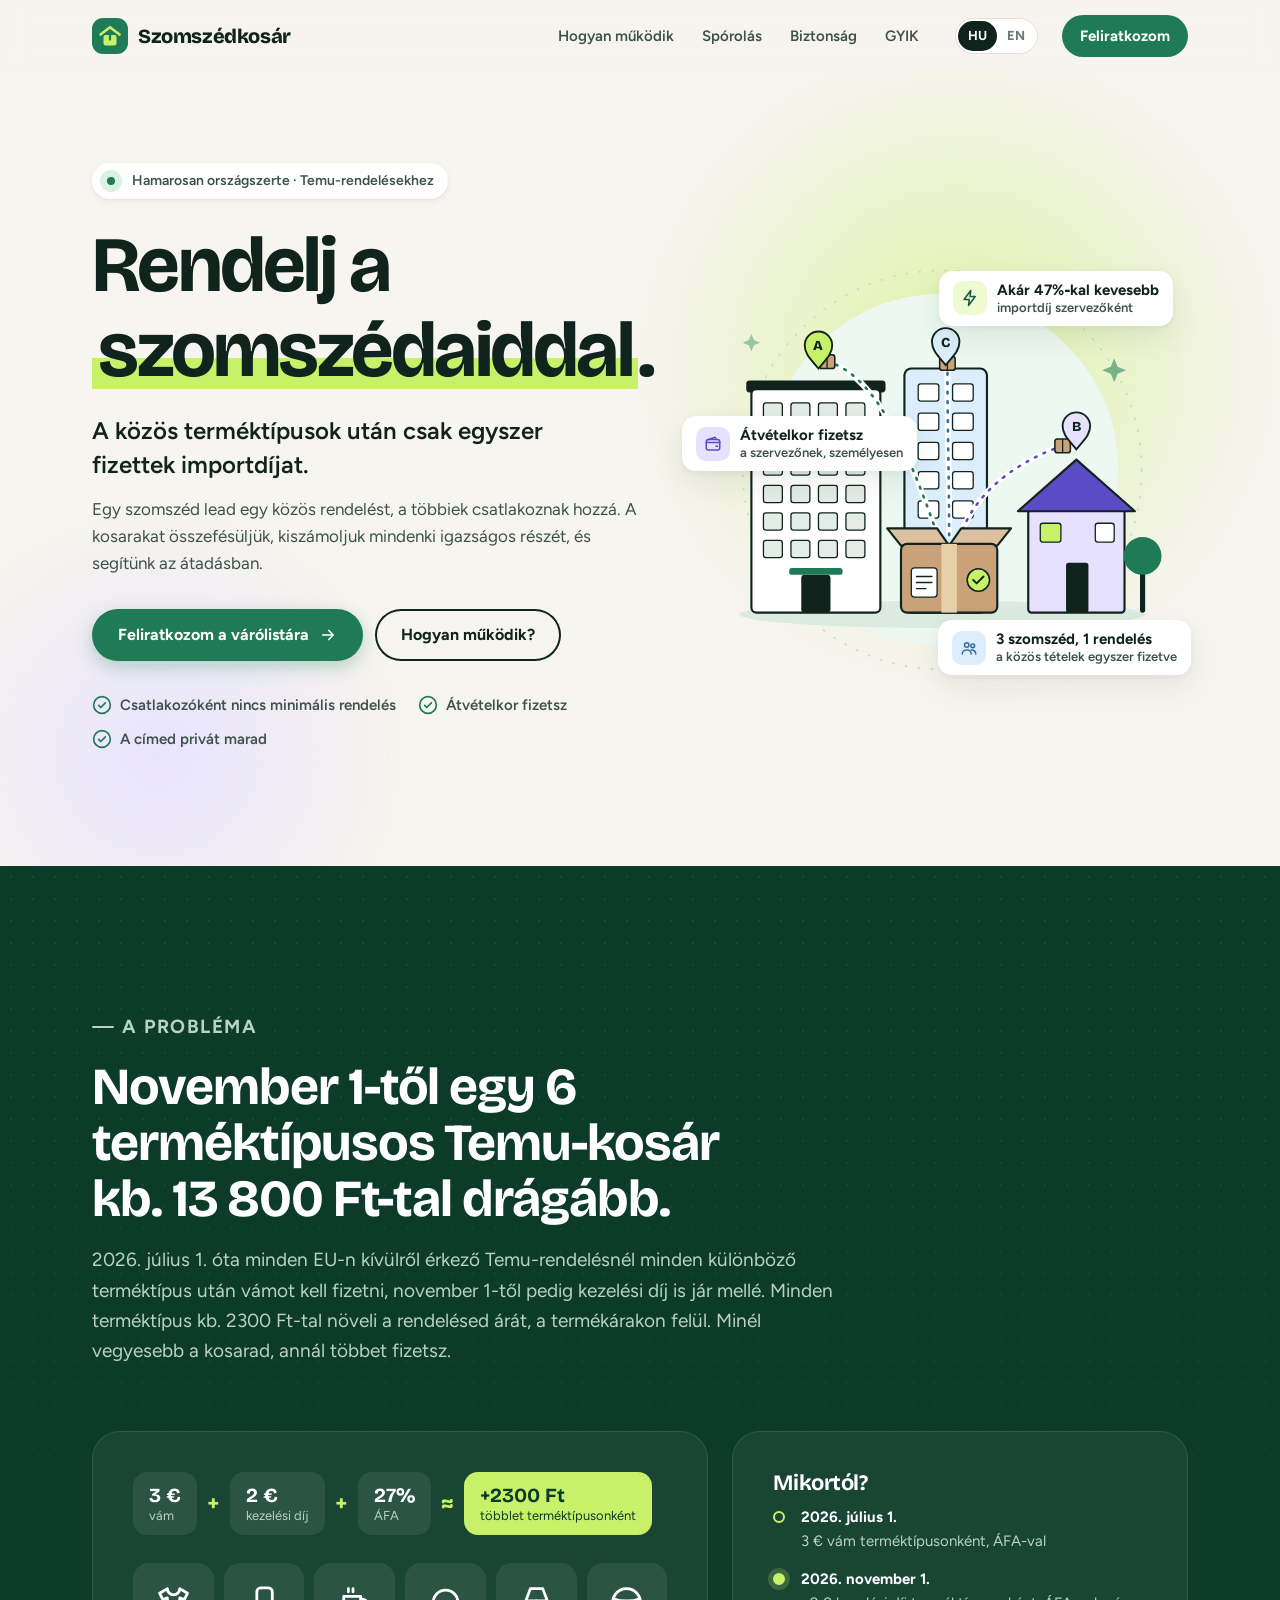
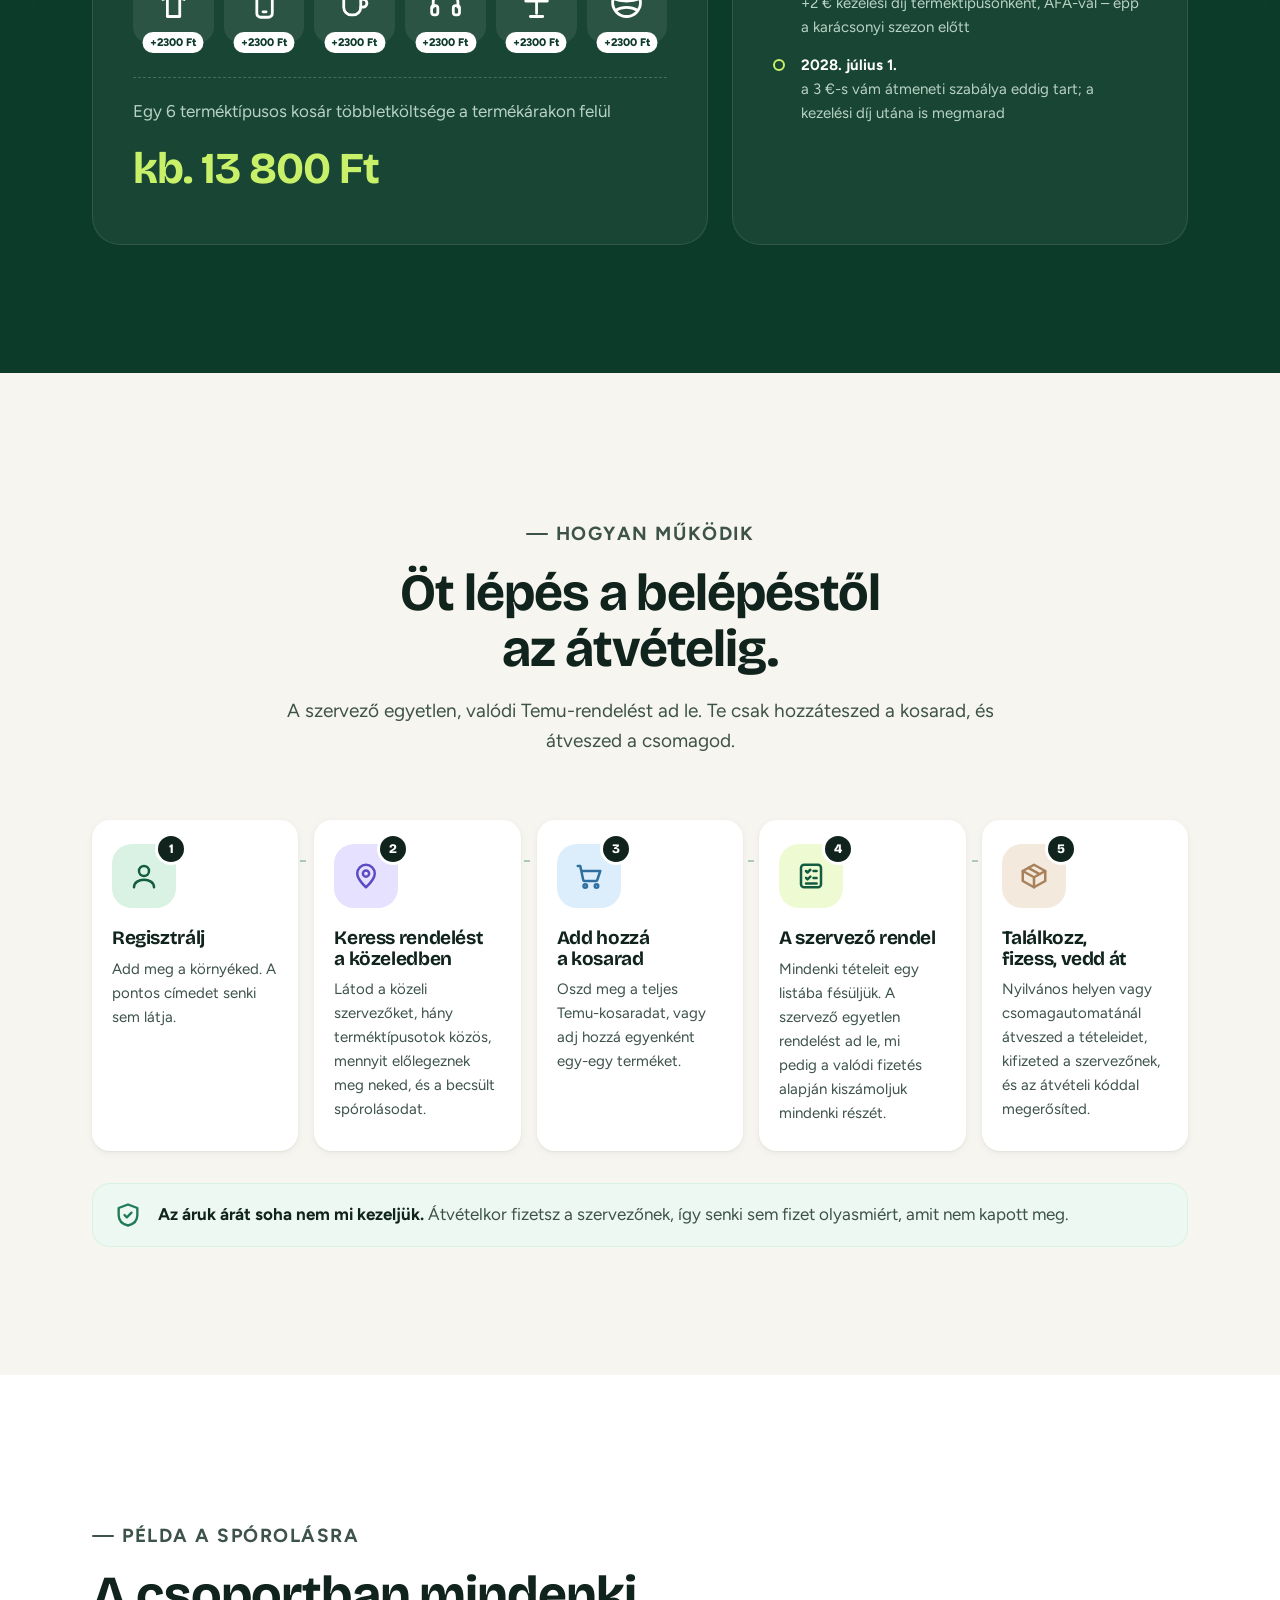
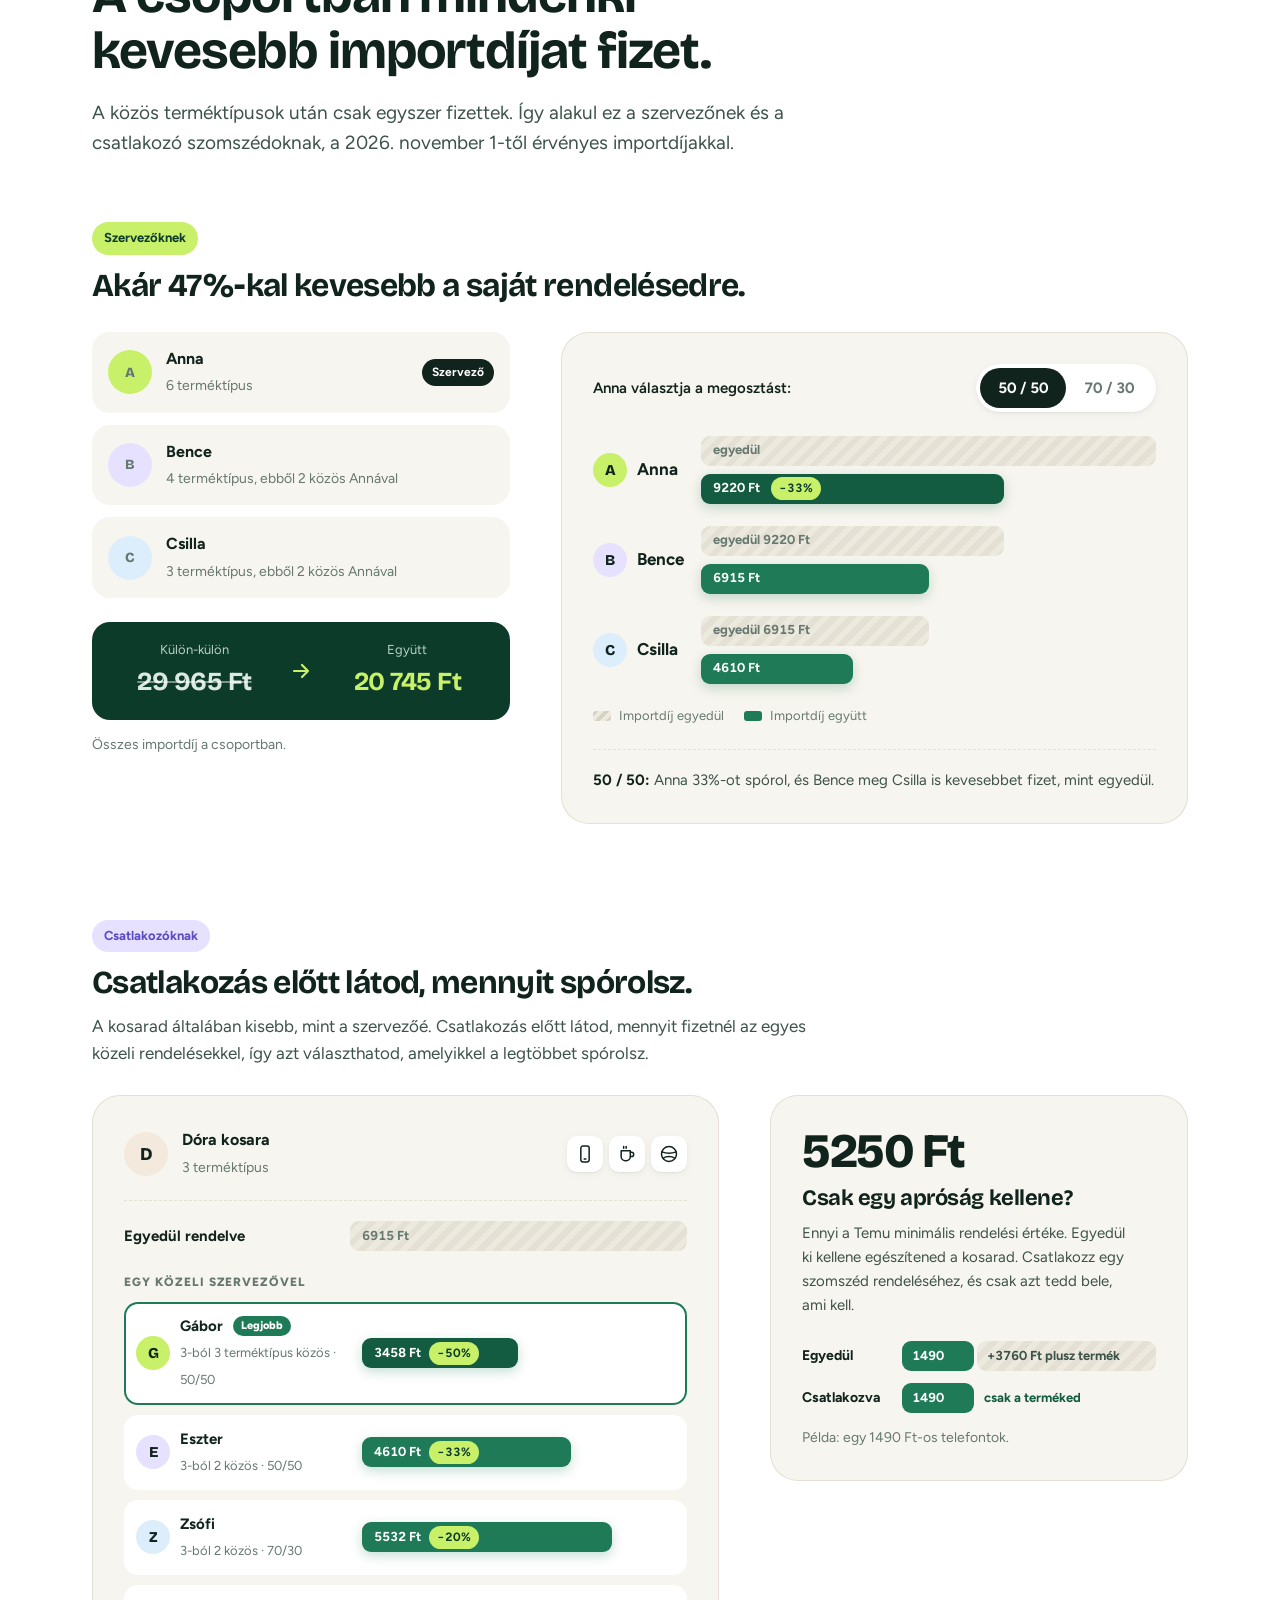
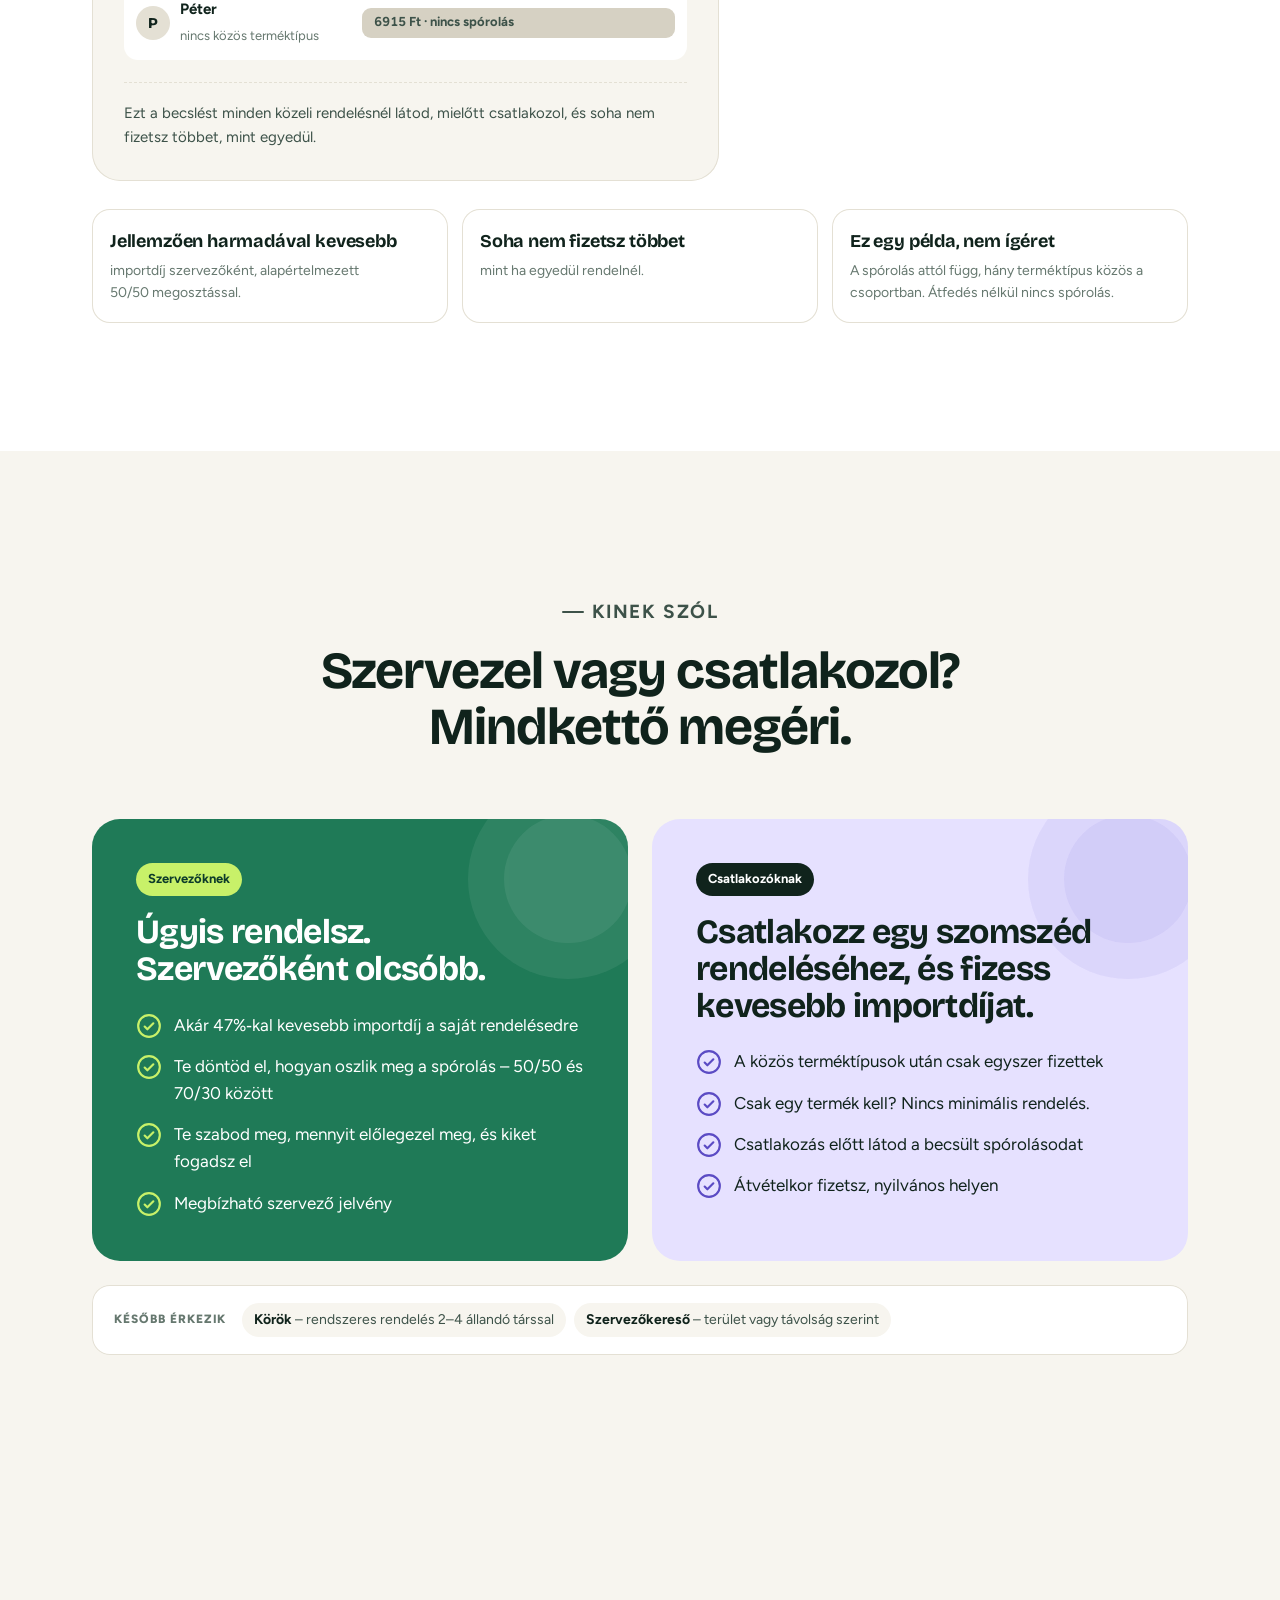
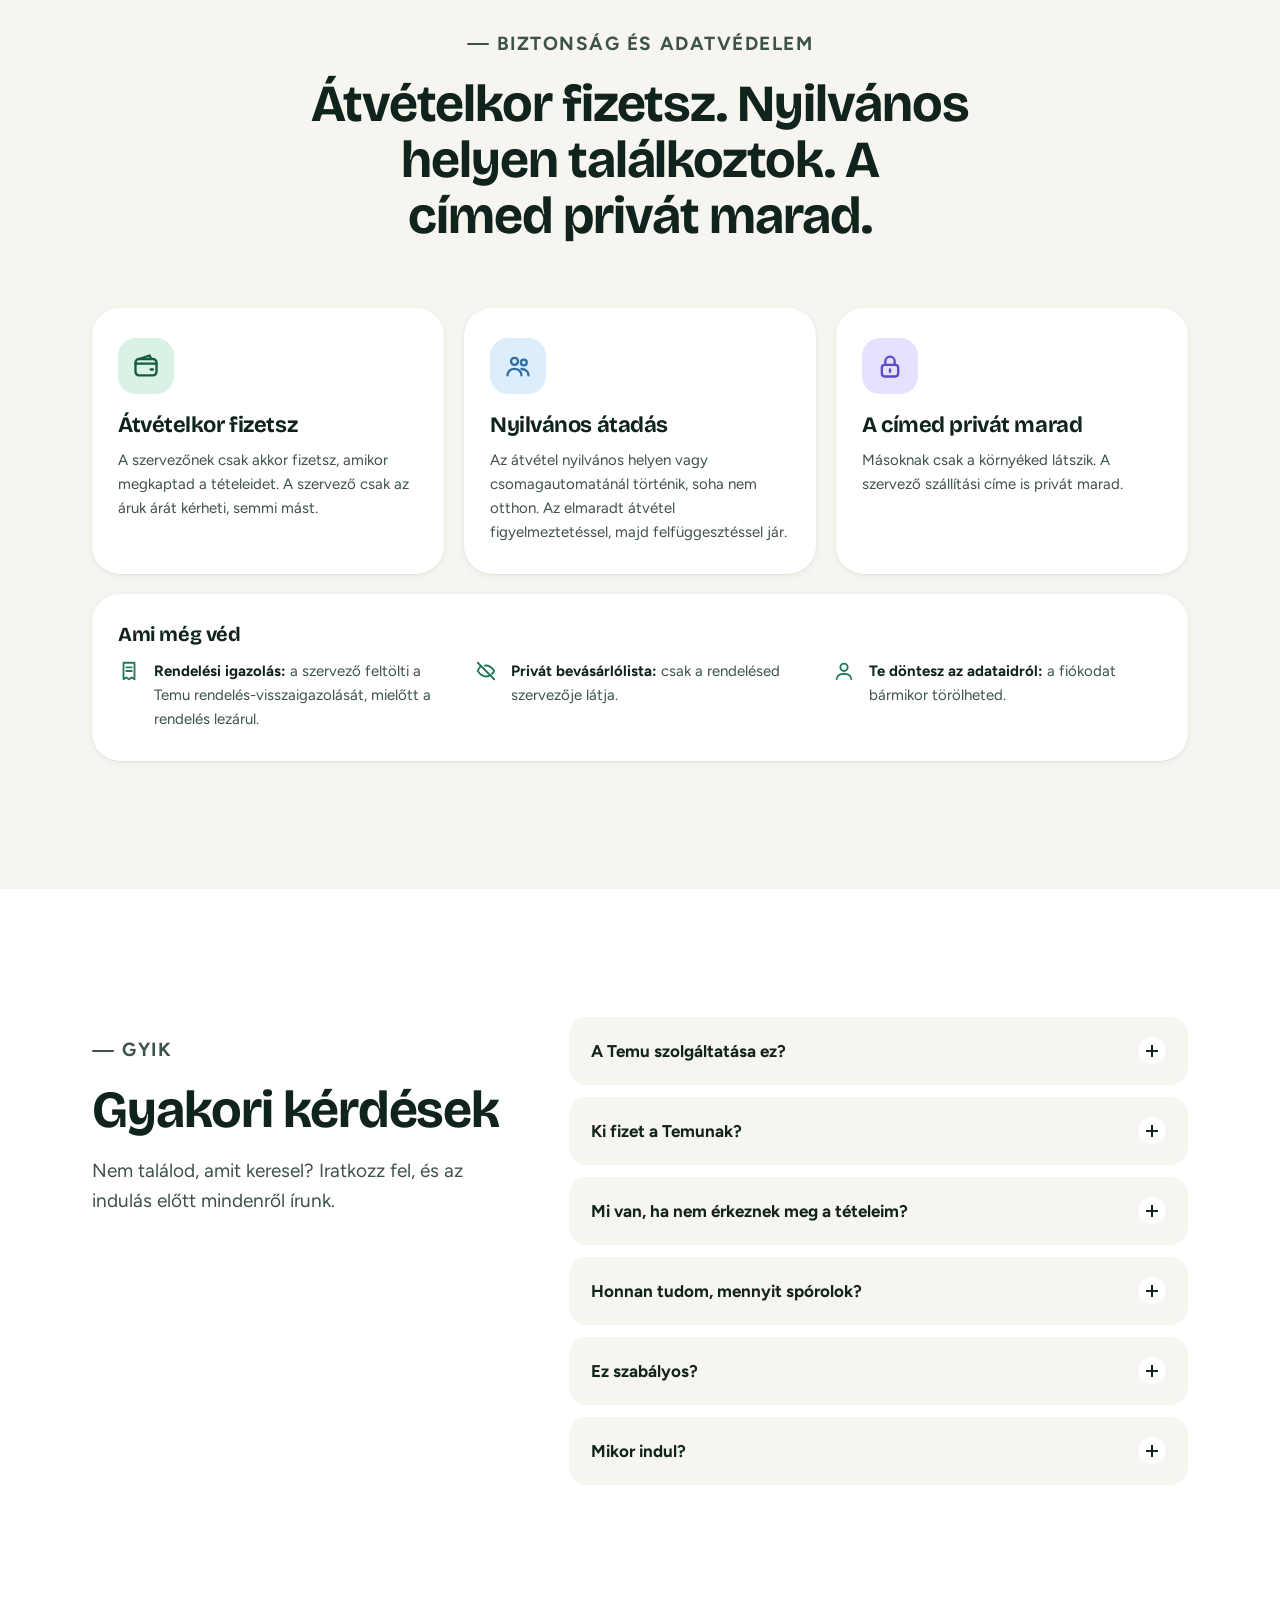
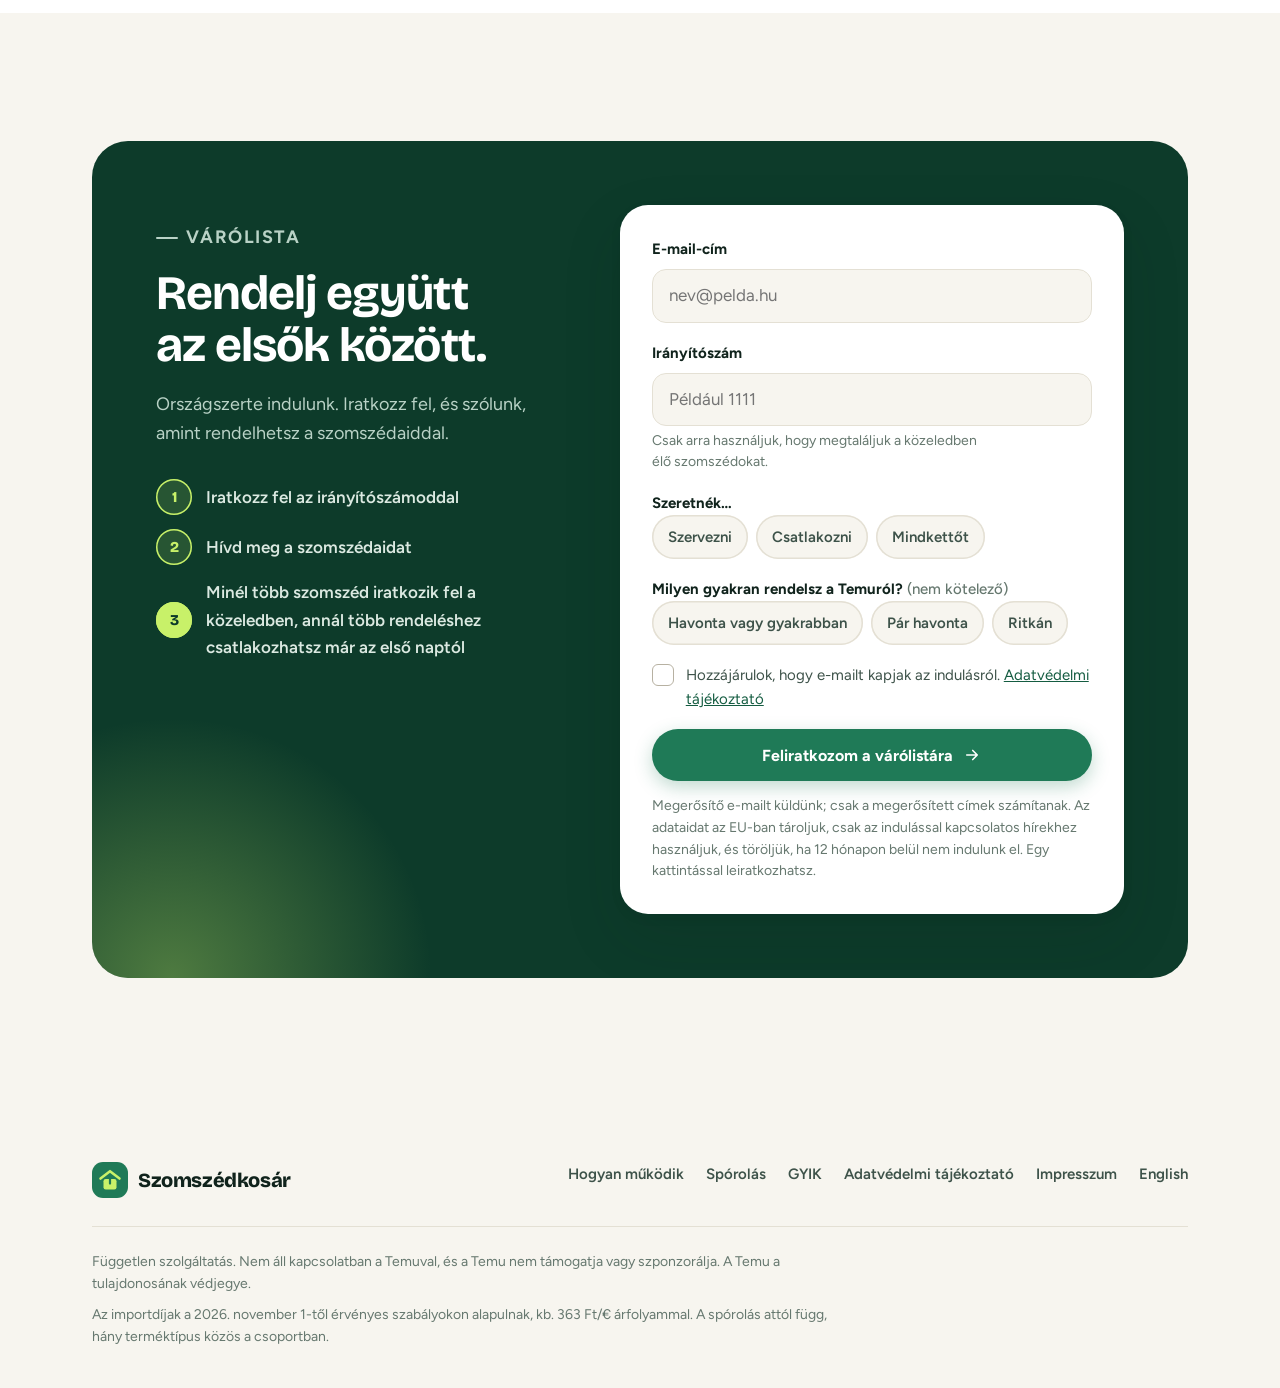
==== commit ccbeb71f: "chore: asd" ====
--- a/index.html
+++ b/index.html
@@ -4,7 +4,7 @@
   <meta charset="utf-8">
   <meta name="viewport" content="width=device-width, initial-scale=1">
   <title>Szomszédkosár – rendelj a szomszédaiddal, fizess kevesebb importdíjat</title>
-  <meta name="description" content="Rendelj a szomszédaiddal: a közös terméktípusok után csak egyszer fizettek importdíjat. Iratkozz fel a várólistára, és hozd el a próbaüzemet a kerületedbe.">
+  <meta name="description" content="Rendelj a szomszédaiddal: a közös terméktípusok után csak egyszer fizettek importdíjat. Iratkozz fel a várólistára, és elsőként értesülsz az indulásról.">
   <meta name="theme-color" content="#0d3b2a">
   <link rel="icon" href="assets/favicon.svg" type="image/svg+xml">
   <link rel="alternate" hreflang="hu" href="./">
@@ -35,10 +35,8 @@
     <symbol id="i-wallet" viewBox="0 0 24 24" fill="none" stroke="currentColor" stroke-width="2" stroke-linecap="round" stroke-linejoin="round"><rect x="3" y="6" width="18" height="14" rx="3"/><path d="M3 10h18M16 15h2M6 6l9-3 1.5 3"/></symbol>
     <symbol id="i-people" viewBox="0 0 24 24" fill="none" stroke="currentColor" stroke-width="2" stroke-linecap="round" stroke-linejoin="round"><circle cx="9" cy="8" r="3"/><circle cx="17" cy="9" r="2.5"/><path d="M3 20c0-3.3 2.7-5.5 6-5.5s6 2.2 6 5.5M15 14.6c3 .1 6 1.9 6 5.4"/></symbol>
     <symbol id="i-lock" viewBox="0 0 24 24" fill="none" stroke="currentColor" stroke-width="2" stroke-linecap="round" stroke-linejoin="round"><rect x="5" y="11" width="14" height="10" rx="2.5"/><path d="M8 11V8a4 4 0 0 1 8 0v3M12 15v2"/></symbol>
-    <symbol id="i-info" viewBox="0 0 24 24" fill="none" stroke="currentColor" stroke-width="2" stroke-linecap="round" stroke-linejoin="round"><circle cx="12" cy="12" r="10"/><path d="M12 11v6M12 7.5v.01"/></symbol>
     <symbol id="i-receipt" viewBox="0 0 24 24" fill="none" stroke="currentColor" stroke-width="2" stroke-linecap="round" stroke-linejoin="round"><path d="M6 3h12v18l-3-2-3 2-3-2-3 2V3Z"/><path d="M9 8h6M9 12h6"/></symbol>
     <symbol id="i-alert" viewBox="0 0 24 24" fill="none" stroke="currentColor" stroke-width="2" stroke-linecap="round" stroke-linejoin="round"><path d="M10.3 4 2.5 18a2 2 0 0 0 1.7 3h15.6a2 2 0 0 0 1.7-3L13.7 4a2 2 0 0 0-3.4 0Z"/><path d="M12 9.5v4M12 17v.01"/></symbol>
-    <symbol id="i-cloud" viewBox="0 0 24 24" fill="none" stroke="currentColor" stroke-width="2" stroke-linecap="round" stroke-linejoin="round"><path d="M7 18a5 5 0 1 1 .9-9.9A6 6 0 0 1 19 10a4 4 0 0 1-1 8H7Z"/></symbol>
     <symbol id="i-eye-off" viewBox="0 0 24 24" fill="none" stroke="currentColor" stroke-width="2" stroke-linecap="round" stroke-linejoin="round"><path d="M3 3l18 18M10.6 6.1A9.8 9.8 0 0 1 12 6c5 0 9 6 9 6a17 17 0 0 1-2.6 3.2M6.6 6.6C4.3 8.2 3 12 3 12s4 6 9 6c1.4 0 2.7-.4 3.9-1"/></symbol>
     <symbol id="i-mail" viewBox="0 0 24 24" fill="none" stroke="currentColor" stroke-width="2" stroke-linecap="round" stroke-linejoin="round"><rect x="3" y="5" width="18" height="14" rx="2.5"/><path d="m3 7 9 6 9-6"/></symbol>
     <symbol id="i-link" viewBox="0 0 24 24" fill="none" stroke="currentColor" stroke-width="2" stroke-linecap="round" stroke-linejoin="round"><path d="M10 14a4 4 0 0 0 5.7 0l3-3a4 4 0 0 0-5.7-5.7l-1 1"/><path d="M14 10a4 4 0 0 0-5.7 0l-3 3a4 4 0 0 0 5.7 5.7l1-1"/></symbol>
@@ -68,7 +66,6 @@
     <nav class="nav" aria-label="Fő navigáció">
       <a href="#hogyan">Hogyan működik</a>
       <a href="#pelda">Spórolás</a>
-      <a href="#arak">Árak</a>
       <a href="#biztonsag">Biztonság</a>
       <a href="#gyik">GYIK</a>
     </nav>
@@ -86,16 +83,16 @@
   <section class="hero">
     <div class="wrap hero-grid">
       <div class="hero-copy">
-        <p class="pill"><span class="dot" aria-hidden="true"></span>Hamarosan Budapesten · Temu-rendelésekhez</p>
+        <p class="pill"><span class="dot" aria-hidden="true"></span>Hamarosan országszerte · Temu-rendelésekhez</p>
         <h1>Rendelj a <span class="mark">szomszédaiddal</span>.</h1>
         <p class="lead">A közös terméktípusok után csak egyszer fizettek importdíjat.</p>
-        <p class="sub">Egy szomszéd lead egy közös rendelést, a többiek csatlakoznak hozzá. Az app összefésüli a kosarakat, kiszámolja mindenki igazságos részét, és segít az átadásban.</p>
+        <p class="sub">Egy szomszéd lead egy közös rendelést, a többiek csatlakoznak hozzá. A kosarakat összefésüljük, kiszámoljuk mindenki igazságos részét, és segítünk az átadásban.</p>
         <div class="hero-actions">
           <a class="btn" href="#varolista">Feliratkozom a várólistára <svg aria-hidden="true"><use href="#i-arrow"/></svg></a>
           <a class="btn btn-ghost" href="#hogyan">Hogyan működik?</a>
         </div>
         <ul class="proof">
-          <li><svg aria-hidden="true"><use href="#i-check"/></svg>Szervezőknek ingyenes</li>
+          <li><svg aria-hidden="true"><use href="#i-check"/></svg>Csatlakozóként nincs minimális rendelés</li>
           <li><svg aria-hidden="true"><use href="#i-check"/></svg>Átvételkor fizetsz</li>
           <li><svg aria-hidden="true"><use href="#i-check"/></svg>A címed privát marad</li>
         </ul>
@@ -210,42 +207,37 @@
     <div class="wrap">
       <div class="section-head reveal">
         <p class="kicker">A probléma</p>
-        <h2 id="problema-cim">November 1-től minden különböző terméktípus után kb. 2300&nbsp;Ft importdíj.</h2>
-        <p>2026. július 1. óta minden EU-n kívülről érkező Temu-rendelésnél terméktípusonként vámot kell fizetni, november 1-től pedig kezelési díj is jár mellé. Minél vegyesebb a kosarad, annál többet fizetsz.</p>
+        <h2 id="problema-cim">November 1-től egy 6 terméktípusos Temu-kosár kb. 13&nbsp;800&nbsp;Ft-tal drágább.</h2>
+        <p>2026. július 1. óta minden EU-n kívülről érkező Temu-rendelésnél minden különböző terméktípus után vámot kell fizetni, november 1-től pedig kezelési díj is jár mellé. Minden terméktípus kb. 2300&nbsp;Ft-tal növeli a rendelésed árát, a termékárakon felül. Minél vegyesebb a kosarad, annál többet fizetsz.</p>
       </div>
 
       <div class="problem-grid">
         <div class="panel-dark reveal">
-          <div class="formula" aria-label="3 euró vám, plusz 2 euró kezelési díj, plusz 27% ÁFA, terméktípusonként nagyjából 2300 forint">
+          <div class="formula" aria-label="3 euró vám, plusz 2 euró kezelési díj, plusz 27% ÁFA, terméktípusonként nagyjából 2300 forint többletköltség">
             <span class="chip-dark"><strong>3&nbsp;€</strong>vám</span>
             <span class="op" aria-hidden="true">+</span>
             <span class="chip-dark"><strong>2&nbsp;€</strong>kezelési díj</span>
             <span class="op" aria-hidden="true">+</span>
             <span class="chip-dark"><strong>27%</strong>ÁFA</span>
             <span class="op" aria-hidden="true">≈</span>
-            <span class="chip-dark result"><strong>2300&nbsp;Ft</strong>terméktípusonként</span>
+            <span class="chip-dark result"><strong>+2300&nbsp;Ft</strong>többlet terméktípusonként</span>
           </div>
 
           <ul class="basket" aria-label="Egy hatféle terméket tartalmazó kosár" role="list">
-            <li class="item"><svg aria-hidden="true"><use href="#t-shirt"/></svg><span class="tag">2300&nbsp;Ft</span><span class="sr-only">Gyerekruha</span></li>
-            <li class="item"><svg aria-hidden="true"><use href="#t-phone"/></svg><span class="tag">2300&nbsp;Ft</span><span class="sr-only">Telefontok</span></li>
-            <li class="item"><svg aria-hidden="true"><use href="#t-mug"/></svg><span class="tag">2300&nbsp;Ft</span><span class="sr-only">Konyhai eszköz</span></li>
-            <li class="item"><svg aria-hidden="true"><use href="#t-head"/></svg><span class="tag">2300&nbsp;Ft</span><span class="sr-only">Fejhallgató</span></li>
-            <li class="item"><svg aria-hidden="true"><use href="#t-lamp"/></svg><span class="tag">2300&nbsp;Ft</span><span class="sr-only">Lámpa</span></li>
-            <li class="item"><svg aria-hidden="true"><use href="#t-ball"/></svg><span class="tag">2300&nbsp;Ft</span><span class="sr-only">Játék</span></li>
+            <li class="item"><svg aria-hidden="true"><use href="#t-shirt"/></svg><span class="tag">+2300&nbsp;Ft</span><span class="sr-only">Gyerekruha</span></li>
+            <li class="item"><svg aria-hidden="true"><use href="#t-phone"/></svg><span class="tag">+2300&nbsp;Ft</span><span class="sr-only">Telefontok</span></li>
+            <li class="item"><svg aria-hidden="true"><use href="#t-mug"/></svg><span class="tag">+2300&nbsp;Ft</span><span class="sr-only">Konyhai eszköz</span></li>
+            <li class="item"><svg aria-hidden="true"><use href="#t-head"/></svg><span class="tag">+2300&nbsp;Ft</span><span class="sr-only">Fejhallgató</span></li>
+            <li class="item"><svg aria-hidden="true"><use href="#t-lamp"/></svg><span class="tag">+2300&nbsp;Ft</span><span class="sr-only">Lámpa</span></li>
+            <li class="item"><svg aria-hidden="true"><use href="#t-ball"/></svg><span class="tag">+2300&nbsp;Ft</span><span class="sr-only">Játék</span></li>
           </ul>
           <div class="basket-total">
-            <span>Egy 6 terméktípusos kosár importdíja</span>
+            <span>Egy 6 terméktípusos kosár többletköltsége a termékárakon felül</span>
             <strong>kb. 13&nbsp;800&nbsp;Ft</strong>
           </div>
         </div>
 
         <div class="problem-side">
-          <div class="panel-dark stat-card reveal">
-            <p class="big">5250&nbsp;Ft</p>
-            <h3>Csak egy apróság kellene?</h3>
-            <p>A Temu minimális rendelési értéke 5250&nbsp;Ft, így egyetlen kis tételért is ki kell egészítened a kosarad.</p>
-          </div>
           <div class="panel-dark stat-card reveal">
             <h3>Mikortól?</h3>
             <ol class="timeline">
@@ -271,23 +263,23 @@
       <ol class="steps reveal-stagger">
         <li class="step">
           <div class="step-icon"><svg aria-hidden="true"><use href="#i-user"/></svg></div>
-          <h3>Lépj be Google-fiókkal</h3>
-          <p>Add meg a kerületed. Nincs jelszó, és a pontos címedet senki sem látja.</p>
+          <h3>Regisztrálj</h3>
+          <p>Add meg a környéked. A pontos címedet senki sem látja.</p>
         </li>
         <li class="step">
           <div class="step-icon"><svg aria-hidden="true"><use href="#i-pin"/></svg></div>
           <h3>Keress rendelést a közeledben</h3>
-          <p>Látod a közeli szervezőket, hány terméktípusotok közös, mennyit előlegeznek meg neked, és a becsült spórolásodat a díjak után.</p>
+          <p>Látod a közeli szervezőket, hány terméktípusotok közös, mennyit előlegeznek meg neked, és a becsült spórolásodat.</p>
         </li>
         <li class="step">
           <div class="step-icon"><svg aria-hidden="true"><use href="#i-cart"/></svg></div>
           <h3>Add hozzá a kosarad</h3>
-          <p>Tölts fel egy képernyőképet a Temu-kosaradról, vagy másold be a termékek linkjét. Az app beolvassa a tételeket, te jóváhagyod.</p>
+          <p>Oszd meg a teljes Temu-kosaradat, vagy adj hozzá egyenként egy-egy terméket.</p>
         </li>
         <li class="step">
           <div class="step-icon"><svg aria-hidden="true"><use href="#i-list"/></svg></div>
           <h3>A szervező rendel</h3>
-          <p>Az app egy listába fésüli mindenki tételeit. A szervező egyetlen rendelést ad le, az app pedig a valódi fizetés alapján kiszámolja mindenki részét.</p>
+          <p>Mindenki tételeit egy listába fésüljük. A szervező egyetlen rendelést ad le, mi pedig a valódi fizetés alapján kiszámoljuk mindenki részét.</p>
         </li>
         <li class="step">
           <div class="step-icon"><svg aria-hidden="true"><use href="#i-parcel"/></svg></div>
@@ -298,7 +290,7 @@
 
       <div class="note-band reveal">
         <svg aria-hidden="true"><use href="#i-shield"/></svg>
-        <p><strong>Az app soha nem kezeli az áruk árát.</strong> Átvételkor fizetsz a szervezőnek, így senki sem fizet olyasmiért, amit nem kapott meg.</p>
+        <p><strong>Az áruk árát soha nem mi kezeljük.</strong> Átvételkor fizetsz a szervezőnek, így senki sem fizet olyasmiért, amit nem kapott meg.</p>
       </div>
     </div>
   </section>
@@ -308,8 +300,13 @@
     <div class="wrap">
       <div class="section-head reveal">
         <p class="kicker">Példa a spórolásra</p>
-        <h2 id="pelda-cim">Szervezőként akár 47%&#8209;kal kevesebb importdíj.</h2>
-        <p>A közös terméktípusok után csak egyszer fizettek. Nézd meg egy háromfős példán, a 2026. november 1-től érvényes importdíjakkal.</p>
+        <h2 id="pelda-cim">A csoportban mindenki kevesebb importdíjat fizet.</h2>
+        <p>A közös terméktípusok után csak egyszer fizettek. Így alakul ez a szervezőnek és a csatlakozó szomszédoknak, a 2026. november 1-től érvényes importdíjakkal.</p>
+      </div>
+
+      <div class="block-head reveal">
+        <span class="block-badge">Szervezőknek</span>
+        <h3>Akár 47%&#8209;kal kevesebb a saját rendelésedre.</h3>
       </div>
 
       <div class="savings-grid">
@@ -368,6 +365,71 @@
         </div>
       </div>
 
+      <div class="block-head reveal">
+        <span class="block-badge is-join">Csatlakozóknak</span>
+        <h3>Csatlakozás előtt látod, mennyit spórolsz.</h3>
+        <p>A kosarad általában kisebb, mint a szervezőé. Csatlakozás előtt látod, mennyit fizetnél az egyes közeli rendelésekkel, így azt választhatod, amelyikkel a legtöbbet spórolsz.</p>
+      </div>
+
+      <div class="joiner-grid">
+        <div class="preview-card reveal">
+          <div class="preview-top">
+            <span class="avatar av-d" aria-hidden="true">D</span>
+            <div><strong>Dóra kosara</strong><span>3 terméktípus</span></div>
+            <ul class="mini-items" aria-hidden="true">
+              <li><svg><use href="#t-phone"/></svg></li>
+              <li><svg><use href="#t-mug"/></svg></li>
+              <li><svg><use href="#t-ball"/></svg></li>
+            </ul>
+          </div>
+
+          <div class="preview-alone">
+            <span>Egyedül rendelve</span>
+            <div class="track"><div class="bar alone" style="--alone:100">6915&nbsp;Ft</div></div>
+          </div>
+
+          <p class="preview-label">Egy közeli szervezővel</p>
+          <ul class="org-list" aria-label="Dóra becsült importdíja az egyes közeli szervezőkkel">
+            <li class="org-row best" style="--t:50">
+              <div class="who"><span class="avatar av-a" aria-hidden="true">G</span><div><strong>Gábor <span class="best-tag">Legjobb</span></strong><span>3-ból 3 terméktípus közös · 50/50</span></div></div>
+              <div class="track"><div class="bar together">3458&nbsp;Ft <span class="save-badge">−50%</span></div></div>
+            </li>
+            <li class="org-row" style="--t:66.67">
+              <div class="who"><span class="avatar av-b" aria-hidden="true">E</span><div><strong>Eszter</strong><span>3-ból 2 közös · 50/50</span></div></div>
+              <div class="track"><div class="bar together">4610&nbsp;Ft <span class="save-badge">−33%</span></div></div>
+            </li>
+            <li class="org-row" style="--t:80">
+              <div class="who"><span class="avatar av-c" aria-hidden="true">Z</span><div><strong>Zsófi</strong><span>3-ból 2 közös · 70/30</span></div></div>
+              <div class="track"><div class="bar together">5532&nbsp;Ft <span class="save-badge">−20%</span></div></div>
+            </li>
+            <li class="org-row none" style="--t:100">
+              <div class="who"><span class="avatar" aria-hidden="true">P</span><div><strong>Péter</strong><span>nincs közös terméktípus</span></div></div>
+              <div class="track"><div class="bar together">6915&nbsp;Ft · nincs spórolás</div></div>
+            </li>
+          </ul>
+
+          <p class="split-foot">Ezt a becslést minden közeli rendelésnél látod, mielőtt csatlakozol, és soha nem fizetsz többet, mint egyedül.</p>
+        </div>
+
+        <div class="minorder-card reveal">
+          <p class="big">5250&nbsp;Ft</p>
+          <h3>Csak egy apróság kellene?</h3>
+          <p>Ennyi a Temu minimális rendelési értéke. Egyedül ki kellene egészítened a kosarad. Csatlakozz egy szomszéd rendeléséhez, és csak azt tedd bele, ami kell.</p>
+
+          <div class="mo-chart" aria-hidden="true">
+            <div class="mo-row">
+              <span>Egyedül</span>
+              <div class="mo-bar"><span class="mo-item">1490</span><span class="mo-pad">+3760&nbsp;Ft plusz termék</span></div>
+            </div>
+            <div class="mo-row">
+              <span>Csatlakozva</span>
+              <div class="mo-bar"><span class="mo-item">1490</span><span class="mo-note">csak a terméked</span></div>
+            </div>
+          </div>
+          <p class="fine">Példa: egy 1490&nbsp;Ft-os telefontok.</p>
+        </div>
+      </div>
+
       <div class="claims reveal-stagger">
         <div class="claim"><strong>Jellemzően harmadával kevesebb</strong><p>importdíj szervezőként, alapértelmezett 50/50 megosztással.</p></div>
         <div class="claim"><strong>Soha nem fizetsz többet</strong><p>mint ha egyedül rendelnél.</p></div>
@@ -391,7 +453,6 @@
           <h3>Úgyis rendelsz. Szervezőként olcsóbb.</h3>
           <ul>
             <li><svg aria-hidden="true"><use href="#i-check"/></svg><span>Akár 47%&#8209;kal kevesebb importdíj a saját rendelésedre</span></li>
-            <li><svg aria-hidden="true"><use href="#i-check"/></svg><span>Soha semmilyen díj, és minden két sikeres csoport után egy ingyenes csatlakozás</span></li>
             <li><svg aria-hidden="true"><use href="#i-check"/></svg><span>Te döntöd el, hogyan oszlik meg a spórolás – 50/50 és 70/30 között</span></li>
             <li><svg aria-hidden="true"><use href="#i-check"/></svg><span>Te szabod meg, mennyit előlegezel meg, és kiket fogadsz el</span></li>
             <li><svg aria-hidden="true"><use href="#i-check"/></svg><span>Megbízható szervező jelvény</span></li>
@@ -406,7 +467,6 @@
             <li><svg aria-hidden="true"><use href="#i-check"/></svg><span>A közös terméktípusok után csak egyszer fizettek</span></li>
             <li><svg aria-hidden="true"><use href="#i-check"/></svg><span>Csak egy termék kell? Nincs minimális rendelés.</span></li>
             <li><svg aria-hidden="true"><use href="#i-check"/></svg><span>Csatlakozás előtt látod a becsült spórolásodat</span></li>
-            <li><svg aria-hidden="true"><use href="#i-check"/></svg><span>Az első csoportod ingyenes</span></li>
             <li><svg aria-hidden="true"><use href="#i-check"/></svg><span>Átvételkor fizetsz, nyilvános helyen</span></li>
           </ul>
         </article>
@@ -415,50 +475,9 @@
       <div class="later reveal">
         <span class="lbl">Később érkezik</span>
         <ul>
-          <li><strong>Körök</strong> – rendszeres rendelés 2–4 állandó társsal, havi díjplafonnal</li>
-          <li><strong>Szervezőkereső</strong> – terület, távolság vagy kerület szerint</li>
-          <li><strong>Mobilappok</strong> – iOS és Android</li>
+          <li><strong>Körök</strong> – rendszeres rendelés 2–4 állandó társsal</li>
+          <li><strong>Szervezőkereső</strong> – terület vagy távolság szerint</li>
         </ul>
-      </div>
-    </div>
-  </section>
-
-  <!-- ============ PRICING ============ -->
-  <section class="section pricing" id="arak" aria-labelledby="arak-cim">
-    <div class="wrap">
-      <div class="section-head center reveal">
-        <p class="kicker">Árak</p>
-        <h2 id="arak-cim">Csak akkor fizetsz, ha spórolsz.</h2>
-        <p>Szervezőknek ingyenes. Az első rendelésed ingyenes. Utána csak akkor fizetsz, ha spórolsz: a spórolásod negyedét, legfeljebb 750&nbsp;Ft-ot.</p>
-      </div>
-
-      <div class="price-grid reveal-stagger">
-        <div class="price">
-          <span class="who">Szervező</span>
-          <p class="amount">0&nbsp;Ft</p>
-          <p>Mindig ingyenes. Minden két sikeres csoport után egy ingyenes csatlakozás jár.</p>
-        </div>
-        <div class="price">
-          <span class="who">Első csoportod</span>
-          <p class="amount">0&nbsp;Ft</p>
-          <p>Ingyenes, amint megerősíted az átvételt. Ha a csoport meghiúsul, nem használod el.</p>
-        </div>
-        <div class="price featured">
-          <span class="tag">Csak ha spórolsz</span>
-          <span class="who">Utána, csatlakozóként</span>
-          <p class="amount">¼ <small>a spórolásodból</small></p>
-          <p>Legfeljebb 750&nbsp;Ft rendelésenként. 1000&nbsp;Ft alatti spórolásnál nincs díj. Csatlakozás előtt látod, és a végső díj sosem több a becsültnél.</p>
-        </div>
-        <div class="price">
-          <span class="who">Egyetlen apróság</span>
-          <p class="amount">200&nbsp;Ft</p>
-          <p>Egy termék a Temu minimális rendelési értéke alatt – kosár-kiegészítés nélkül.</p>
-        </div>
-      </div>
-
-      <div class="price-note reveal">
-        <svg aria-hidden="true"><use href="#i-info"/></svg>
-        <p>A díjat előre feltöltött egyenlegből vonjuk le (feltöltés 1000&nbsp;Ft-tól, az eredeti kártyára visszatéríthető, csak app-díjakra használható). Csatlakozáskor zároljuk, és csak az átvétel megerősítése után vonjuk le. Az áruk árát személyesen fizeted a szervezőnek – abból az app nem kér részt.</p>
       </div>
     </div>
   </section>
@@ -485,28 +504,17 @@
         <div class="trust-card">
           <div class="ti"><svg aria-hidden="true"><use href="#i-lock"/></svg></div>
           <h3>A címed privát marad</h3>
-          <p>Másoknak csak a kerületed látszik. A szervező szállítási címe titkosítva, privátan marad.</p>
+          <p>Másoknak csak a környéked látszik. A szervező szállítási címe is privát marad.</p>
         </div>
       </div>
 
       <div class="trust-more">
-        <div class="ladder-card reveal">
-          <h3>Bizalommal növő keretek</h3>
-          <p>Ennyi értékben tehetsz tételeket egy rendelésbe csatlakozóként. A szervezők szigorúbb keretet is megadhatnak.</p>
-          <div class="ladder">
-            <div class="rung" style="--h:42%"><strong>10&nbsp;000&nbsp;Ft</strong><span>új csatlakozóként</span></div>
-            <div class="rung" style="--h:68%"><strong>20&nbsp;000&nbsp;Ft</strong><span>2 sikeres átvétel után</span></div>
-            <div class="rung" style="--h:100%"><strong>35&nbsp;000&nbsp;Ft</strong><span>5 sikeres átvétel után</span></div>
-          </div>
-        </div>
-
         <div class="list-card reveal">
           <h3>Ami még véd</h3>
           <ul>
             <li><svg aria-hidden="true"><use href="#i-receipt"/></svg><span><strong>Rendelési igazolás:</strong> a szervező feltölti a Temu rendelés-visszaigazolását, mielőtt a rendelés lezárul.</span></li>
             <li><svg aria-hidden="true"><use href="#i-eye-off"/></svg><span><strong>Privát bevásárlólista:</strong> csak a rendelésed szervezője látja.</span></li>
-            <li><svg aria-hidden="true"><use href="#i-cloud"/></svg><span><strong>Adatok az EU-ban:</strong> AWS Frankfurt, meghatározott idő után töröljük. A fiókodat bármikor törölheted.</span></li>
-            <li><svg aria-hidden="true"><use href="#i-user"/></svg><span><strong>Google-belépés:</strong> csak a neved és az e-mail-címed jut el az apphoz.</span></li>
+            <li><svg aria-hidden="true"><use href="#i-user"/></svg><span><strong>Te döntesz az adataidról:</strong> a fiókodat bármikor törölheted.</span></li>
           </ul>
         </div>
       </div>
@@ -524,7 +532,7 @@
       <div class="faq-list reveal-stagger">
         <details>
           <summary>A Temu szolgáltatása ez?</summary>
-          <p>Nem. Ez egy független app, amely segít a szomszédoknak összevonni a rendeléseiket. Nem áll kapcsolatban a Temuval.</p>
+          <p>Nem. Ez egy független szolgáltatás, amely segít a szomszédoknak összevonni a rendeléseiket. Nem áll kapcsolatban a Temuval.</p>
         </details>
         <details>
           <summary>Ki fizet a Temunak?</summary>
@@ -535,16 +543,16 @@
           <p>Amit nem kaptál meg, azért nem fizetsz.</p>
         </details>
         <details>
-          <summary>Miért a 150 eurós korlát?</summary>
-          <p>E felett a Temu másképp számolja az importdíjat, és nőnek a költségek, ezért az app minden közös rendelést e korlát alatt tart (a jelenlegi árfolyamon 69&nbsp;184&nbsp;Ft termékár).</p>
+          <summary>Honnan tudom, mennyit spórolok?</summary>
+          <p>Csatlakozás előtt látod, hány terméktípusod közös az egyes közeli szervezőkkel, és mennyi importdíjat fizetnél velük.</p>
         </details>
         <details>
           <summary>Ez szabályos?</summary>
-          <p>Igen. Az app valódi rendeléseket von össze, legálisan. Minden rendelést a szokásos módon vámkezelnek.</p>
+          <p>Igen. Csak valódi rendeléseket vonunk össze, legálisan. Minden rendelést a szokásos módon vámkezelnek.</p>
         </details>
         <details>
           <summary>Mikor indul?</summary>
-          <p>Először egy budapesti kerületben indul a próbaüzem. Hogy melyikben, azt a várólista dönti el.</p>
+          <p>Országszerte indulunk. Iratkozz fel, és e-mailben szólunk, amint elindultunk.</p>
         </details>
       </div>
     </div>
@@ -556,12 +564,12 @@
       <div class="waitlist-card reveal">
         <div class="intro">
           <p class="kicker">Várólista</p>
-          <h2 id="varolista-cim">Hozd el a próbaüzemet a kerületedbe.</h2>
-          <p>Az a kerület kapja meg elsőként, ahol a legtöbb szomszéd feliratkozik.</p>
+          <h2 id="varolista-cim">Rendelj együtt az elsők között.</h2>
+          <p>Országszerte indulunk. Iratkozz fel, és szólunk, amint rendelhetsz a szomszédaiddal.</p>
           <ol class="pilot-steps">
-            <li>Iratkozz fel, és add meg a kerületed</li>
+            <li>Iratkozz fel az irányítószámoddal</li>
             <li>Hívd meg a szomszédaidat</li>
-            <li>A legtöbb feliratkozóval rendelkező kerület indul elsőként</li>
+            <li>Minél több szomszéd iratkozik fel a közeledben, annál több rendeléshez csatlakozhatsz már az első naptól</li>
           </ol>
         </div>
 
@@ -573,40 +581,9 @@
             </div>
 
             <div class="field">
-              <label for="district">Kerület</label>
-              <select class="select" id="district" name="district" required>
-                <option value="" disabled selected>Válaszd ki a kerületed</option>
-                <optgroup label="Budapest">
-                  <option value="I">I. kerület</option>
-                  <option value="II">II. kerület</option>
-                  <option value="III">III. kerület</option>
-                  <option value="IV">IV. kerület</option>
-                  <option value="V">V. kerület</option>
-                  <option value="VI">VI. kerület</option>
-                  <option value="VII">VII. kerület</option>
-                  <option value="VIII">VIII. kerület</option>
-                  <option value="IX">IX. kerület</option>
-                  <option value="X">X. kerület</option>
-                  <option value="XI">XI. kerület</option>
-                  <option value="XII">XII. kerület</option>
-                  <option value="XIII">XIII. kerület</option>
-                  <option value="XIV">XIV. kerület</option>
-                  <option value="XV">XV. kerület</option>
-                  <option value="XVI">XVI. kerület</option>
-                  <option value="XVII">XVII. kerület</option>
-                  <option value="XVIII">XVIII. kerület</option>
-                  <option value="XIX">XIX. kerület</option>
-                  <option value="XX">XX. kerület</option>
-                  <option value="XXI">XXI. kerület</option>
-                  <option value="XXII">XXII. kerület</option>
-                  <option value="XXIII">XXIII. kerület</option>
-                </optgroup>
-                <option value="other">Másik település</option>
-              </select>
-            </div>
-            <div class="field other-town">
-              <label for="town">Település</label>
-              <input class="input" id="town" name="town" type="text" autocomplete="address-level2" placeholder="Például Debrecen">
+              <label for="postcode">Irányítószám</label>
+              <input class="input" id="postcode" name="postcode" type="text" inputmode="numeric" autocomplete="postal-code" pattern="[0-9]{4}" maxlength="4" placeholder="Például 1111" aria-describedby="postcode-hint" required>
+              <p class="fine" id="postcode-hint">Csak arra használjuk, hogy megtaláljuk a közeledben élő szomszédokat.</p>
             </div>
 
             <fieldset class="field">
@@ -634,14 +611,14 @@
 
             <button class="btn btn-block" type="submit">Feliratkozom a várólistára <svg aria-hidden="true"><use href="#i-arrow"/></svg></button>
 
-            <p class="fine">Megerősítő e-mailt küldünk; csak a megerősített címek számítanak. Az adataidat az EU-ban tároljuk, csak az indulással kapcsolatos hírekhez használjuk, és töröljük, ha az app 12 hónapon belül nem indul el. Egy kattintással leiratkozhatsz.</p>
+            <p class="fine">Megerősítő e-mailt küldünk; csak a megerősített címek számítanak. Az adataidat az EU-ban tároljuk, csak az indulással kapcsolatos hírekhez használjuk, és töröljük, ha 12 hónapon belül nem indulunk el. Egy kattintással leiratkozhatsz.</p>
           </form>
 
           <div class="success" role="status" aria-live="polite" tabindex="-1" data-success>
             <div class="check"><svg aria-hidden="true"><use href="#i-mail"/></svg></div>
             <h3>Már csak egy lépés!</h3>
             <p>Küldtünk egy megerősítő e-mailt. Kattints a benne lévő linkre, hogy a feliratkozásod számítson.</p>
-            <p><strong>Hívd meg a szomszédaidat.</strong> Az a kerület kapja elsőként a próbaüzemet, ahonnan a legtöbben feliratkoznak.</p>
+            <p><strong>Hívd meg a szomszédaidat.</strong> Minél többen iratkoztok fel a környéken, annál több rendeléshez csatlakozhatsz.</p>
             <div class="share">
               <a data-share="facebook" href="#" target="_blank" rel="noopener"><svg aria-hidden="true"><use href="#i-share"/></svg>Facebook</a>
               <a data-share="messenger" href="#" target="_blank" rel="noopener"><svg aria-hidden="true"><use href="#i-chat"/></svg>Messenger</a>
@@ -665,7 +642,7 @@
       </a>
       <nav class="footer-links" aria-label="Lábléc">
         <a href="#hogyan">Hogyan működik</a>
-        <a href="#arak">Árak</a>
+        <a href="#pelda">Spórolás</a>
         <a href="#gyik">GYIK</a>
         <a href="#adatvedelem" id="adatvedelem">Adatvédelmi tájékoztató</a>
         <a href="#impresszum" id="impresszum">Impresszum</a>
--- a/assets/styles.css
+++ b/assets/styles.css
@@ -766,6 +766,7 @@
 .av-a { background: var(--lime); }
 .av-b { background: var(--lilac); }
 .av-c { background: var(--sky); }
+.av-d { background: #f3e9dd; }
 .person strong { display: block; font-size: 1rem; }
 .person span { font-size: .875rem; color: var(--muted); }
 .person .role {
@@ -797,7 +798,9 @@
 
 /* Split toggle + chart (pure CSS, driven by radio inputs) */
 
-.split-card {
+.split-card,
+.preview-card,
+.minorder-card {
   border-radius: var(--radius-l);
   background: var(--cream);
   padding: clamp(20px, 3vw, 32px);
@@ -933,13 +936,157 @@
 .claim strong { display: block; font-family: var(--font-display); font-size: 1.125rem; margin-bottom: 4px; letter-spacing: -0.01em; }
 .claim p { font-size: .875rem; color: var(--muted); }
 
+/* Organizer / joiner sub-blocks */
+
+.block-head { max-width: 760px; margin-bottom: 28px; }
+.savings-grid + .block-head { margin-top: clamp(56px, 8vw, 96px); }
+.block-head h3 { font-size: clamp(1.5rem, 3vw, 2rem); }
+.block-head p { margin-top: 12px; color: var(--ink-soft); }
+.block-badge {
+  display: inline-block;
+  margin-bottom: 14px;
+  padding: 6px 12px;
+  border-radius: 999px;
+  background: var(--lime);
+  color: var(--green-deep);
+  font-size: .8125rem;
+  font-weight: 700;
+}
+.block-badge.is-join { background: var(--lilac); color: var(--lilac-dark); }
+
+/* Joiner preview: what you would pay with each nearby organizer */
+
+.joiner-grid {
+  display: grid;
+  grid-template-columns: 1.2fr .8fr;
+  gap: clamp(28px, 4vw, 56px);
+  align-items: start;
+}
+
+.preview-top {
+  display: flex;
+  flex-wrap: wrap;
+  align-items: center;
+  gap: 12px 14px;
+  padding-bottom: 20px;
+  margin-bottom: 20px;
+  border-bottom: 1px dashed var(--line);
+}
+.preview-top strong { display: block; font-size: 1rem; }
+.preview-top span:not(.avatar) { font-size: .875rem; color: var(--muted); }
+.mini-items { display: flex; gap: 6px; margin: 0 0 0 auto; padding: 0; list-style: none; }
+.mini-items li {
+  width: 36px; height: 36px;
+  display: grid;
+  place-items: center;
+  border-radius: 10px;
+  background: var(--paper);
+  box-shadow: var(--shadow-s);
+  color: var(--ink);
+}
+.mini-items svg { width: 20px; height: 20px; }
+
+.preview-alone,
+.org-row {
+  display: grid;
+  grid-template-columns: minmax(0, 210px) 1fr;
+  gap: 8px 16px;
+  align-items: center;
+}
+.preview-alone > span { font-weight: 700; font-size: .9375rem; }
+.preview-label {
+  margin: 22px 0 10px;
+  font-size: .75rem;
+  font-weight: 800;
+  letter-spacing: .08em;
+  text-transform: uppercase;
+  color: var(--muted);
+}
+
+.org-list { list-style: none; margin: 0; padding: 0; display: grid; gap: 10px; }
+.org-row {
+  padding: 12px;
+  border-radius: 14px;
+  background: var(--paper);
+}
+.org-row .who { display: flex; align-items: center; gap: 10px; min-width: 0; }
+.org-row .who .avatar { width: 34px; height: 34px; font-size: .9375rem; background: var(--line); }
+.org-row .who .av-a { background: var(--lime); }
+.org-row .who .av-b { background: var(--lilac); }
+.org-row .who .av-c { background: var(--sky); }
+.org-row .who strong { display: block; font-size: .9375rem; }
+.org-row .who span:not(.avatar):not(.best-tag) { font-size: .8125rem; color: var(--muted); }
+.org-row.best { box-shadow: inset 0 0 0 2px var(--green); }
+.org-row.best .bar.together { background: var(--green-dark); }
+.org-row.none .bar.together { background: #d6d1c3; color: var(--ink-soft); box-shadow: none; }
+.best-tag {
+  display: inline-block;
+  margin-left: 6px;
+  padding: 1px 8px;
+  border-radius: 999px;
+  background: var(--green);
+  color: #fff;
+  font-size: .6875rem;
+  font-weight: 800;
+  vertical-align: 2px;
+}
+
+/* Minimum order: padding alone vs. one item when joining */
+
+.minorder-card .big {
+  font-family: var(--font-display);
+  font-size: clamp(2.25rem, 4vw, 3rem);
+  font-weight: 800;
+  letter-spacing: -0.03em;
+  line-height: 1;
+  margin-bottom: 12px;
+}
+.minorder-card h3 { font-size: 1.375rem; margin-bottom: 10px; }
+.minorder-card > p:not(.big):not(.fine) { color: var(--ink-soft); font-size: .9375rem; }
+.minorder-card .fine { margin-top: 14px; }
+
+.mo-chart { display: grid; gap: 12px; margin-top: 24px; }
+.mo-row {
+  display: grid;
+  grid-template-columns: 88px 1fr;
+  gap: 12px;
+  align-items: center;
+  font-size: .875rem;
+  font-weight: 700;
+}
+.mo-bar {
+  display: flex;
+  height: 30px;
+  font-size: .8125rem;
+  font-weight: 700;
+  white-space: nowrap;
+  font-variant-numeric: tabular-nums;
+}
+.mo-bar > span { display: flex; align-items: center; padding-inline: 10px; overflow: hidden; }
+.mo-item {
+  flex: 0 0 28.4%; /* 1,490 of the 5,250 minimum */
+  border-radius: 9px;
+  background: var(--green);
+  color: #fff;
+}
+.mo-pad {
+  flex: 1;
+  margin-left: 3px;
+  border-radius: 9px;
+  background: repeating-linear-gradient(-45deg, #e4e0d4 0 6px, #ece9df 6px 12px);
+  color: var(--ink-soft);
+}
+.mo-note { color: var(--green-dark); }
+
 @media (max-width: 960px) {
-  .savings-grid { grid-template-columns: 1fr; }
+  .savings-grid, .joiner-grid { grid-template-columns: 1fr; }
 }
 @media (max-width: 640px) {
   .claims { grid-template-columns: 1fr; }
   .bar-row { grid-template-columns: 1fr; }
   .bar-row .who { grid-row: auto; }
+  .preview-alone, .org-row { grid-template-columns: 1fr; }
+  .mini-items { margin-left: 0; }
 }
 
 /* ---------- Audiences ---------- */
@@ -1016,73 +1163,6 @@
   .audience-grid { grid-template-columns: 1fr; }
 }
 
-/* ---------- Pricing ---------- */
-
-.pricing { background: var(--paper); }
-
-.price-grid {
-  display: grid;
-  grid-template-columns: repeat(4, 1fr);
-  gap: 16px;
-}
-.price {
-  display: flex;
-  flex-direction: column;
-  padding: 26px 22px;
-  border-radius: var(--radius-l);
-  background: var(--cream);
-  box-shadow: inset 0 0 0 1px var(--line);
-  transition: transform .3s ease, box-shadow .3s ease;
-}
-.price:hover { transform: translateY(-6px); box-shadow: inset 0 0 0 1px var(--line), var(--shadow); }
-.price .who { font-weight: 700; font-size: .9375rem; color: var(--ink-soft); }
-.price p.amount {
-  color: var(--ink);
-  font-family: var(--font-display);
-  font-size: clamp(2.25rem, 3.6vw, 2.75rem);
-  font-weight: 800;
-  letter-spacing: -0.03em;
-  line-height: 1;
-  margin: 14px 0 6px;
-}
-.price .amount small { font-size: .45em; font-weight: 700; letter-spacing: 0; color: var(--muted); }
-.price p { font-size: .9375rem; color: var(--ink-soft); }
-.price.featured { background: var(--green-deep); color: #fff; box-shadow: var(--shadow-l); }
-.price.featured .who, .price.featured p { color: #b9d2c6; }
-.price.featured .amount small { color: #b9d2c6; }
-.price.featured p.amount { color: var(--lime); }
-.price .tag {
-  align-self: flex-start;
-  margin-bottom: 12px;
-  padding: 4px 10px;
-  border-radius: 999px;
-  background: var(--lime);
-  color: var(--green-deep);
-  font-size: .75rem;
-  font-weight: 800;
-}
-
-.price-note {
-  margin-top: 28px;
-  display: grid;
-  grid-template-columns: auto 1fr;
-  gap: 16px;
-  align-items: start;
-  padding: 20px 22px;
-  border-radius: var(--radius);
-  background: var(--cream);
-  color: var(--ink-soft);
-  font-size: .9375rem;
-}
-.price-note svg { width: 26px; height: 26px; color: var(--green); }
-
-@media (max-width: 1000px) {
-  .price-grid { grid-template-columns: repeat(2, 1fr); }
-}
-@media (max-width: 560px) {
-  .price-grid { grid-template-columns: 1fr; }
-}
-
 /* ---------- Trust ---------- */
 
 .trust-cards {
@@ -1111,50 +1191,23 @@
 .trust-card h3 { font-size: 1.375rem; margin-bottom: 10px; }
 .trust-card p { color: var(--ink-soft); font-size: .9375rem; }
 
-.trust-more {
-  display: grid;
-  grid-template-columns: 1fr 1fr;
-  gap: 20px;
-  margin-top: 20px;
-}
-
-.ladder-card, .list-card {
+.trust-more { margin-top: 20px; }
+
+.list-card {
   padding: 30px 26px;
   border-radius: var(--radius-l);
   background: var(--paper);
   box-shadow: var(--shadow-s);
 }
-.ladder-card h3, .list-card h3 { font-size: 1.25rem; margin-bottom: 8px; }
-.ladder-card > p { color: var(--ink-soft); font-size: .9375rem; margin-bottom: 26px; }
-
-.ladder {
-  display: grid;
-  grid-template-columns: repeat(3, minmax(0, 1fr));
-  align-items: end;
-  gap: 10px;
-  height: 200px;
-}
-.rung {
-  display: flex;
-  flex-direction: column;
-  justify-content: flex-end;
-  height: var(--h);
-  padding: 14px 12px;
-  border-radius: 14px 14px 6px 6px;
-  background: var(--mint);
-  transform-origin: bottom;
-}
-.rung:nth-child(2) { background: #b9e6cb; }
-.rung:nth-child(3) { background: var(--green); color: #fff; }
-.rung strong { font-family: var(--font-display); font-size: clamp(1.0625rem, 2vw, 1.375rem); letter-spacing: -0.02em; line-height: 1.1; }
-.rung span { font-size: .75rem; font-weight: 600; opacity: .8; line-height: 1.3; margin-top: 4px; }
+.list-card h3 { font-size: 1.25rem; margin-bottom: 8px; }
 
 .list-card ul {
   list-style: none;
   margin: 14px 0 0;
   padding: 0;
   display: grid;
-  gap: 14px;
+  grid-template-columns: repeat(auto-fit, minmax(240px, 1fr));
+  gap: 14px 28px;
 }
 .list-card li {
   display: grid;
@@ -1167,12 +1220,7 @@
 .list-card li strong { color: var(--ink); }
 
 @media (max-width: 900px) {
-  .trust-cards, .trust-more { grid-template-columns: minmax(0, 1fr); }
-}
-@media (max-width: 480px) {
-  .ladder { gap: 6px; }
-  .rung { padding: 12px 8px; }
-  .rung strong { font-size: .9375rem; }
+  .trust-cards { grid-template-columns: minmax(0, 1fr); }
 }
 
 /* ---------- FAQ ---------- */
@@ -1298,7 +1346,7 @@
 .field .opt { font-weight: 500; color: var(--muted); }
 fieldset.field { border: 0; margin: 0; padding: 0; min-width: 0; }
 
-.input, .select {
+.input {
   width: 100%;
   min-height: 50px;
   padding: 12px 16px;
@@ -1309,24 +1357,13 @@
   color: var(--ink);
   transition: border-color .2s ease, box-shadow .2s ease, background-color .2s ease;
 }
-.input:focus, .select:focus {
+.input:focus {
   outline: none;
   border-color: var(--green);
   background: #fff;
   box-shadow: 0 0 0 4px rgba(31, 122, 87, .15);
 }
-.input:user-invalid, .select:user-invalid { border-color: #c2413b; }
-.select {
-  appearance: none;
-  background-image: url("data:image/svg+xml,%3Csvg xmlns='http://www.w3.org/2000/svg' viewBox='0 0 24 24' fill='none' stroke='%2310231c' stroke-width='2.2' stroke-linecap='round' stroke-linejoin='round'%3E%3Cpath d='m6 9 6 6 6-6'/%3E%3C/svg%3E");
-  background-repeat: no-repeat;
-  background-position: right 14px center;
-  background-size: 18px;
-  padding-right: 44px;
-}
-
-.other-town { display: none; }
-.field:has(option[value="other"]:checked) + .other-town { display: grid; }
+.input:user-invalid { border-color: #c2413b; }
 
 .choices { display: flex; flex-wrap: wrap; gap: 8px; }
 .choice { position: relative; }
@@ -1469,18 +1506,9 @@
     animation-timeline: view();
     animation-range: entry 0% entry 70%;
   }
-  .rung {
-    animation: grow linear both;
-    animation-timeline: view();
-    animation-range: entry 20% cover 45%;
-  }
   @keyframes reveal {
     from { opacity: 0; transform: translateY(36px); }
     to { opacity: 1; transform: none; }
-  }
-  @keyframes grow {
-    from { transform: scaleY(.15); }
-    to { transform: scaleY(1); }
   }
 }
 
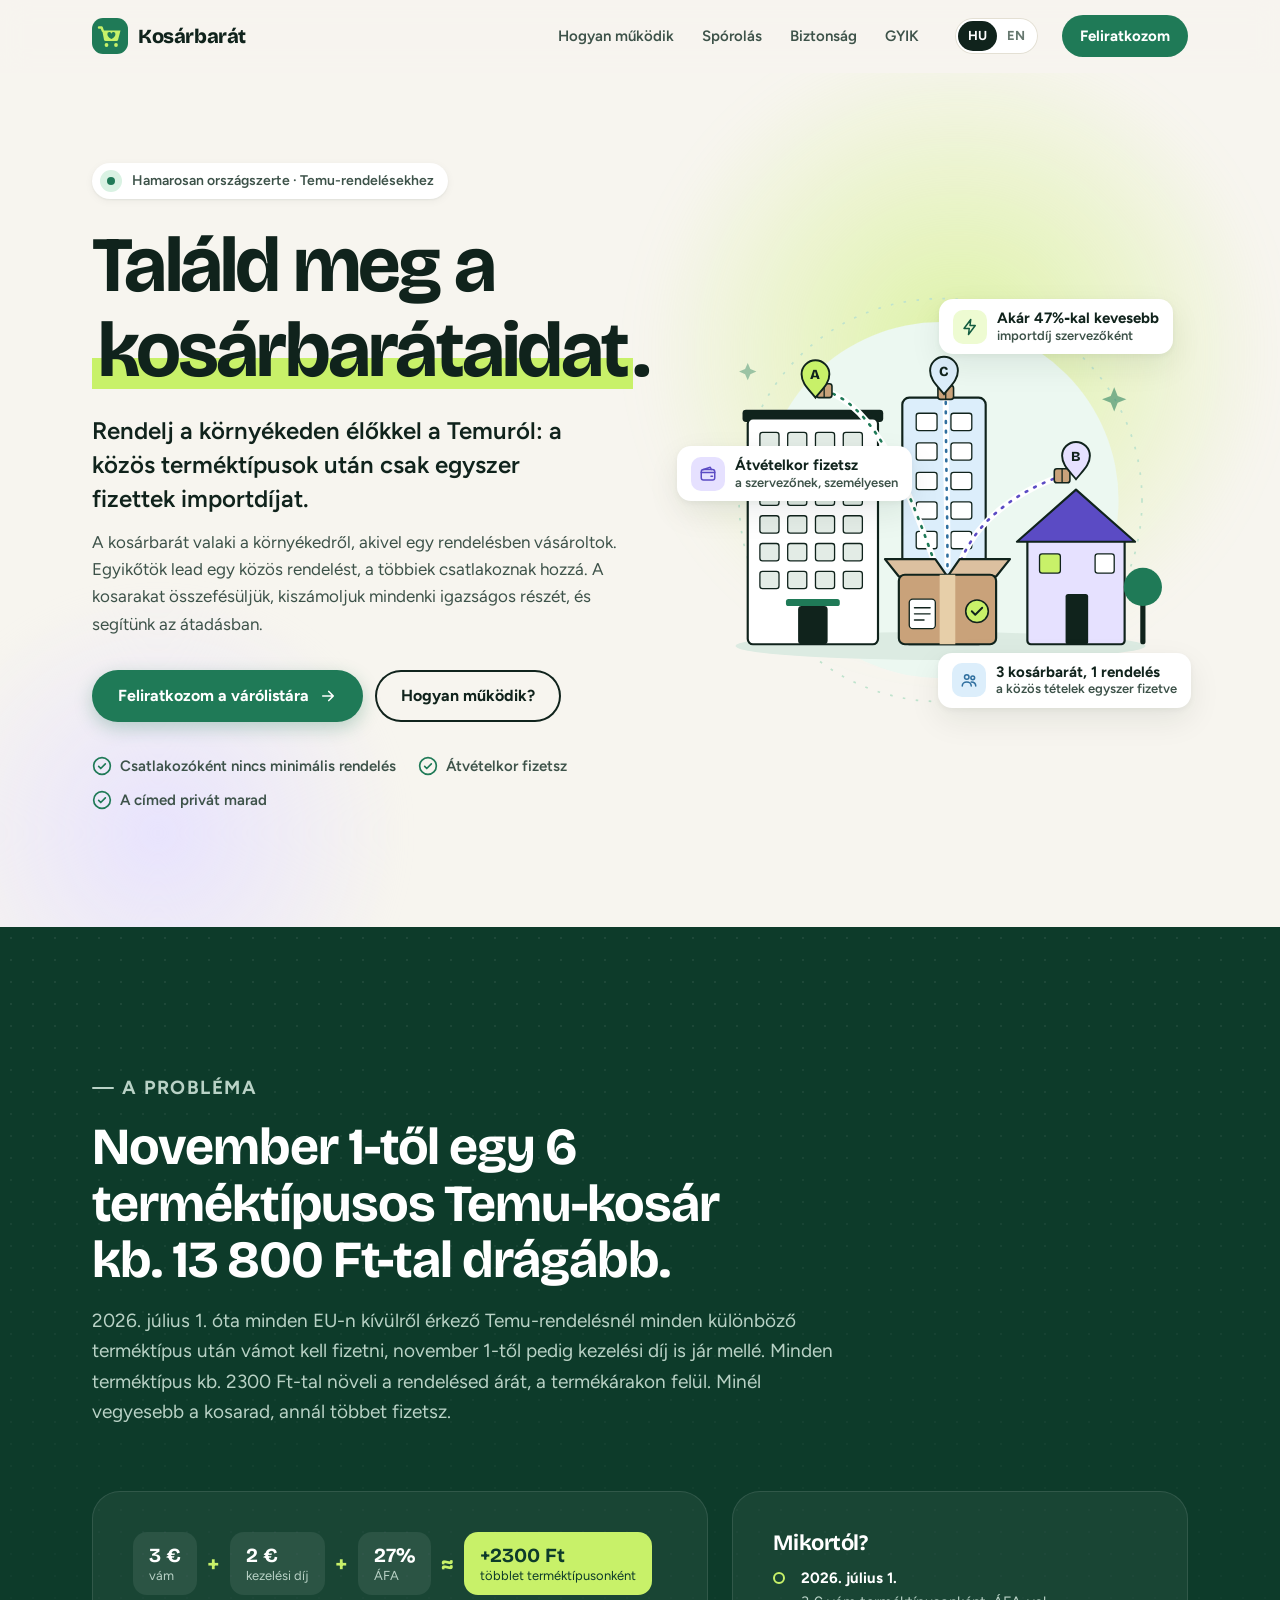
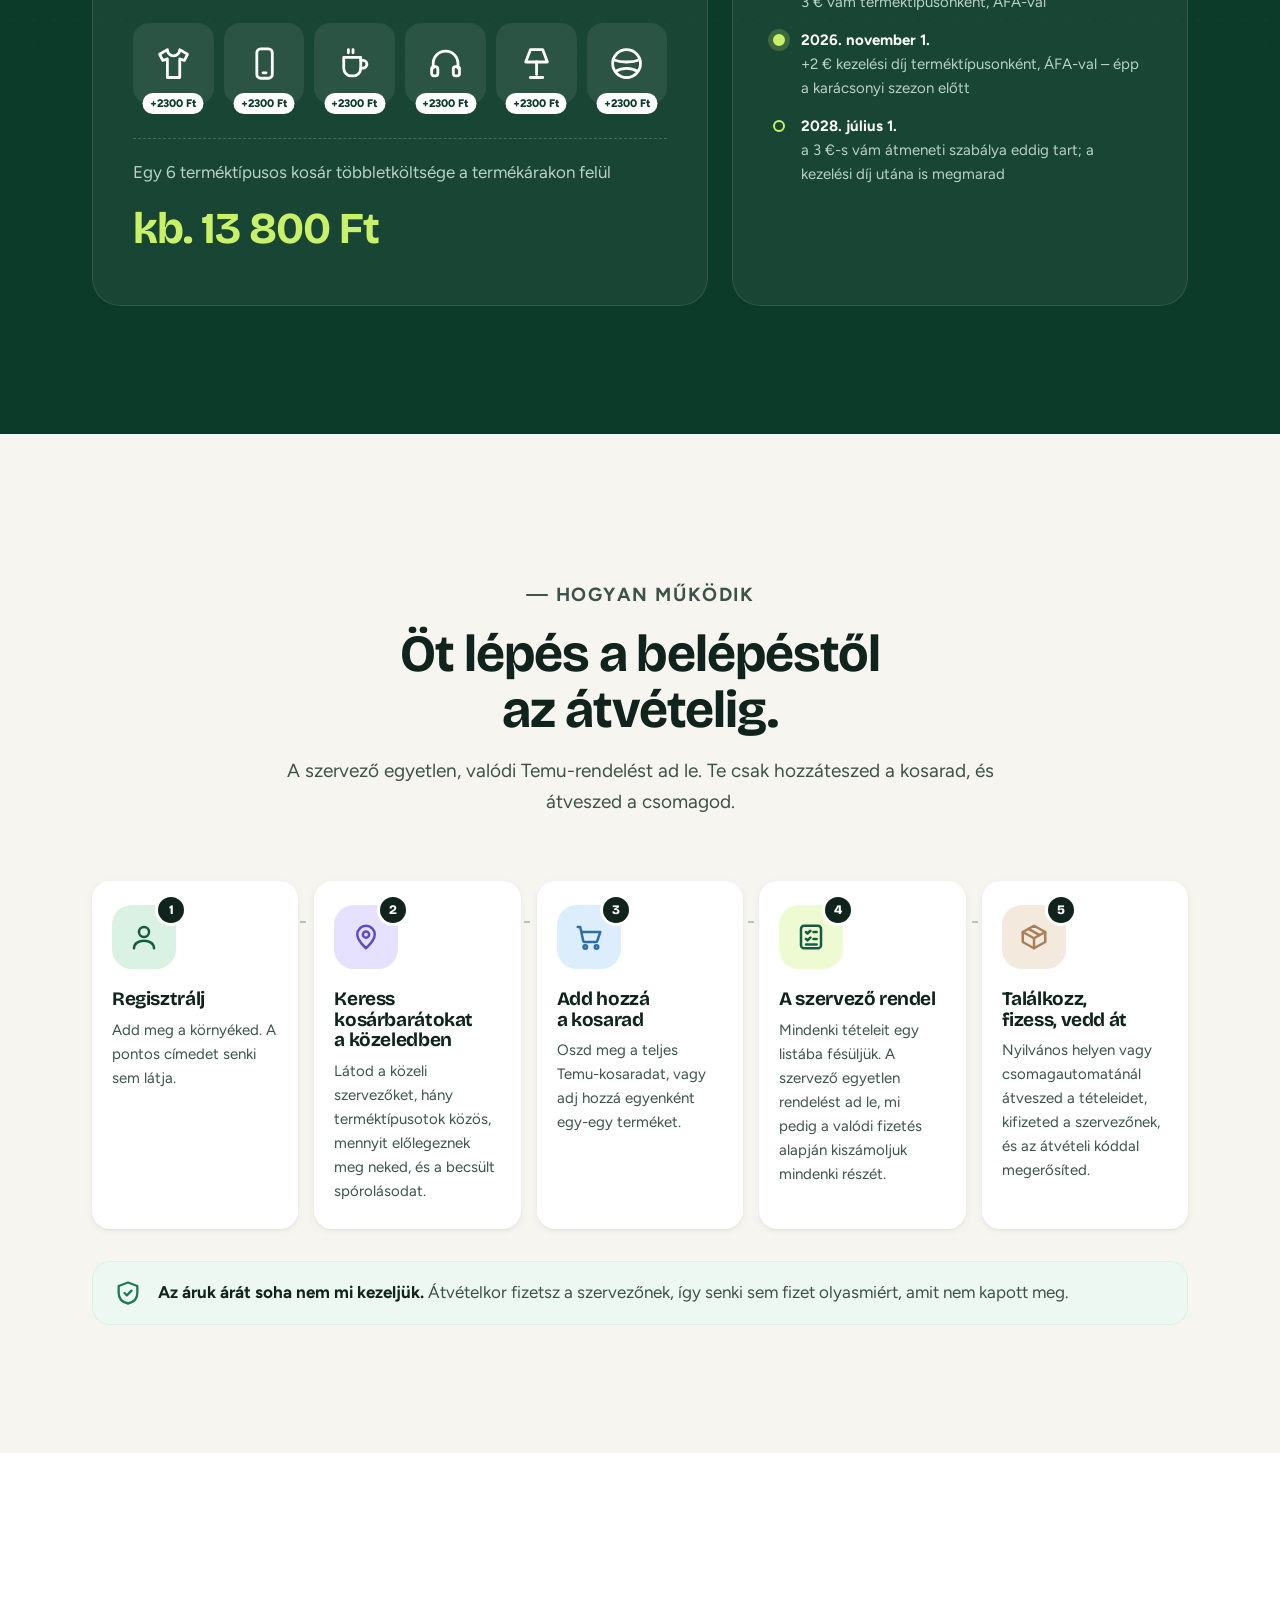
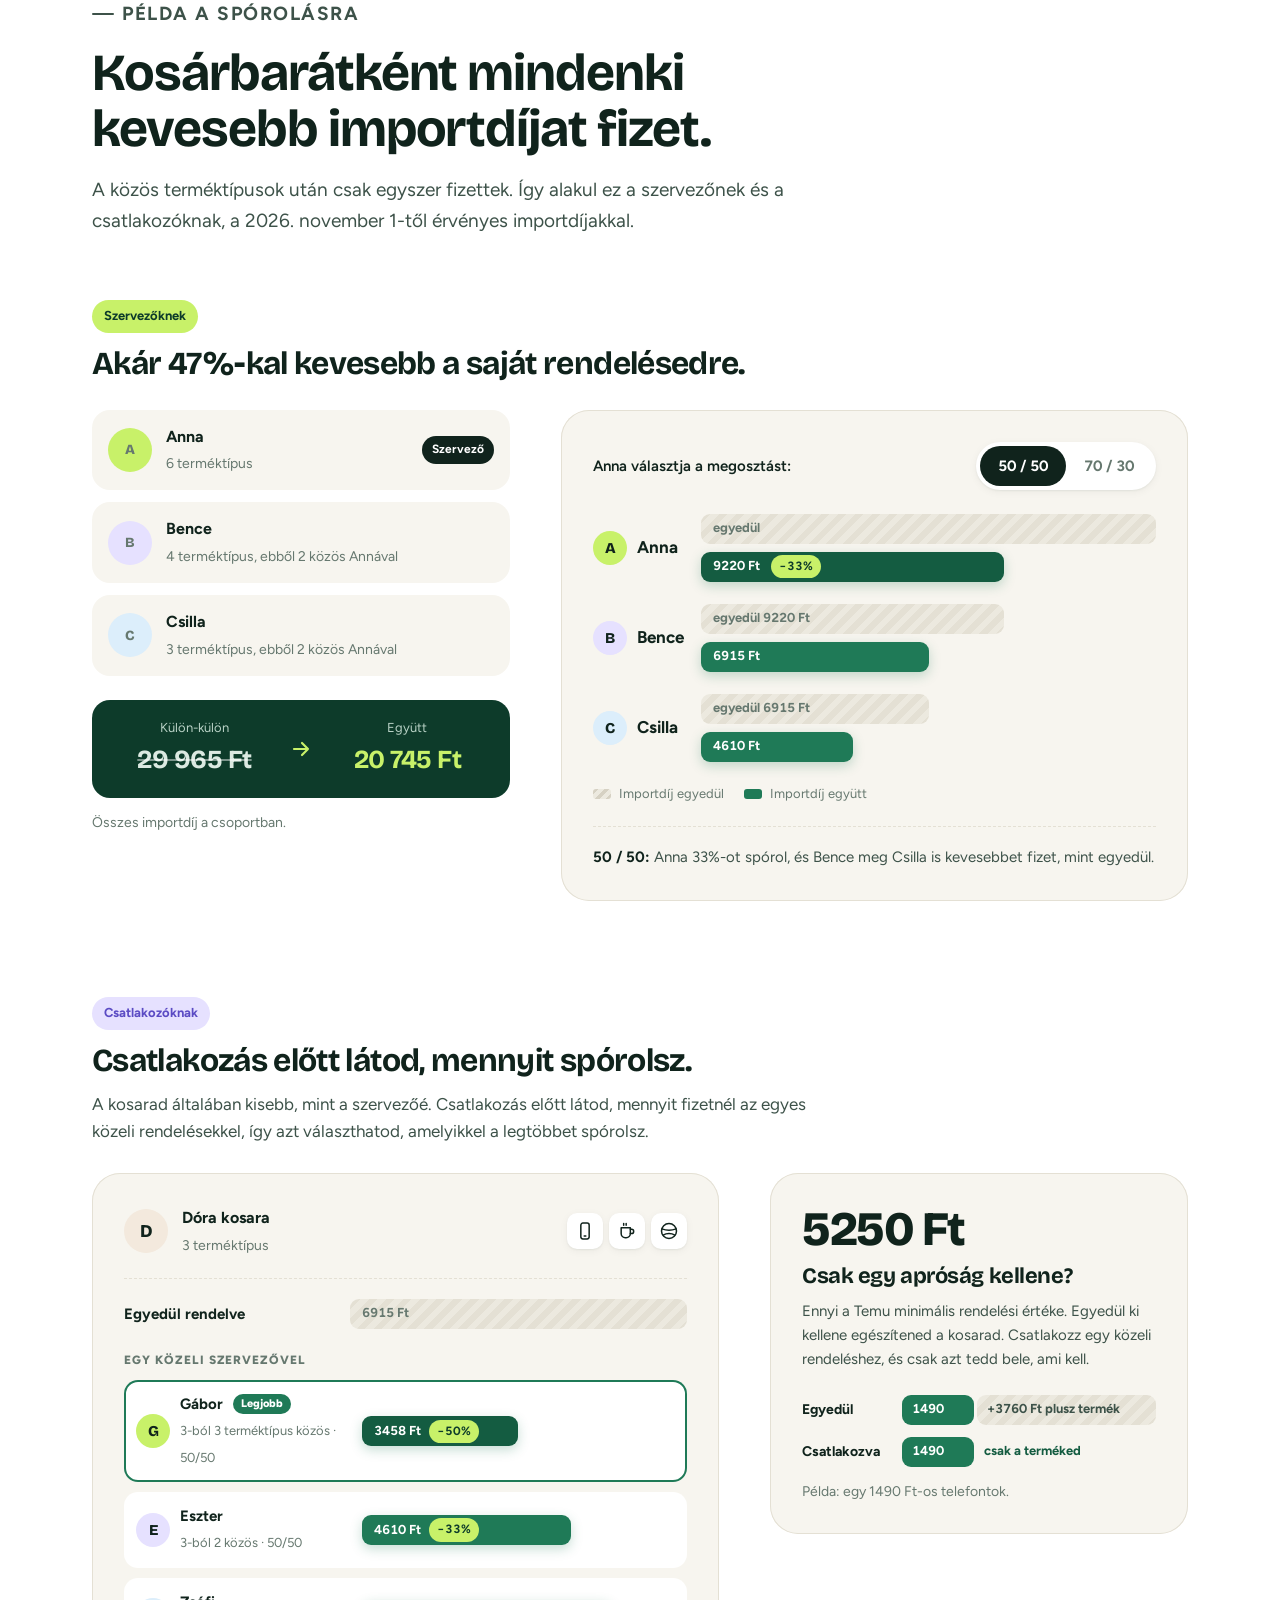
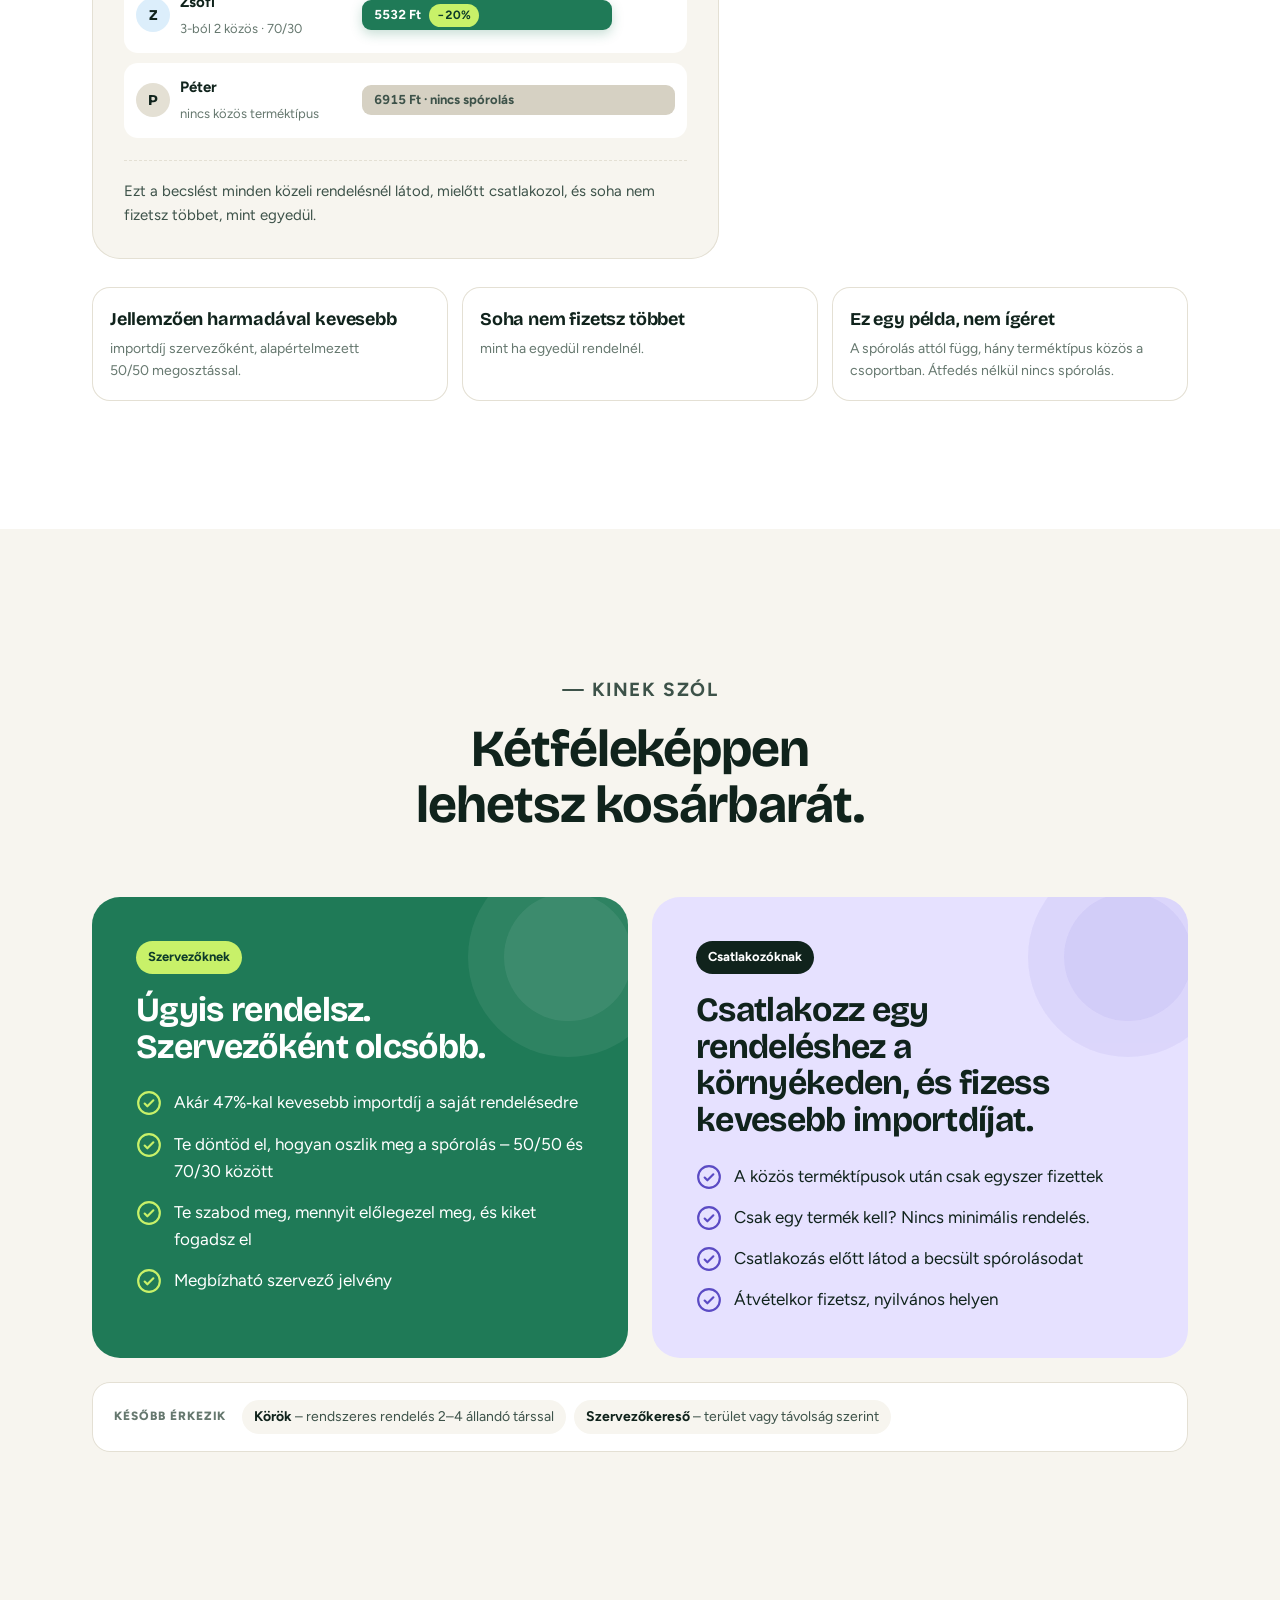
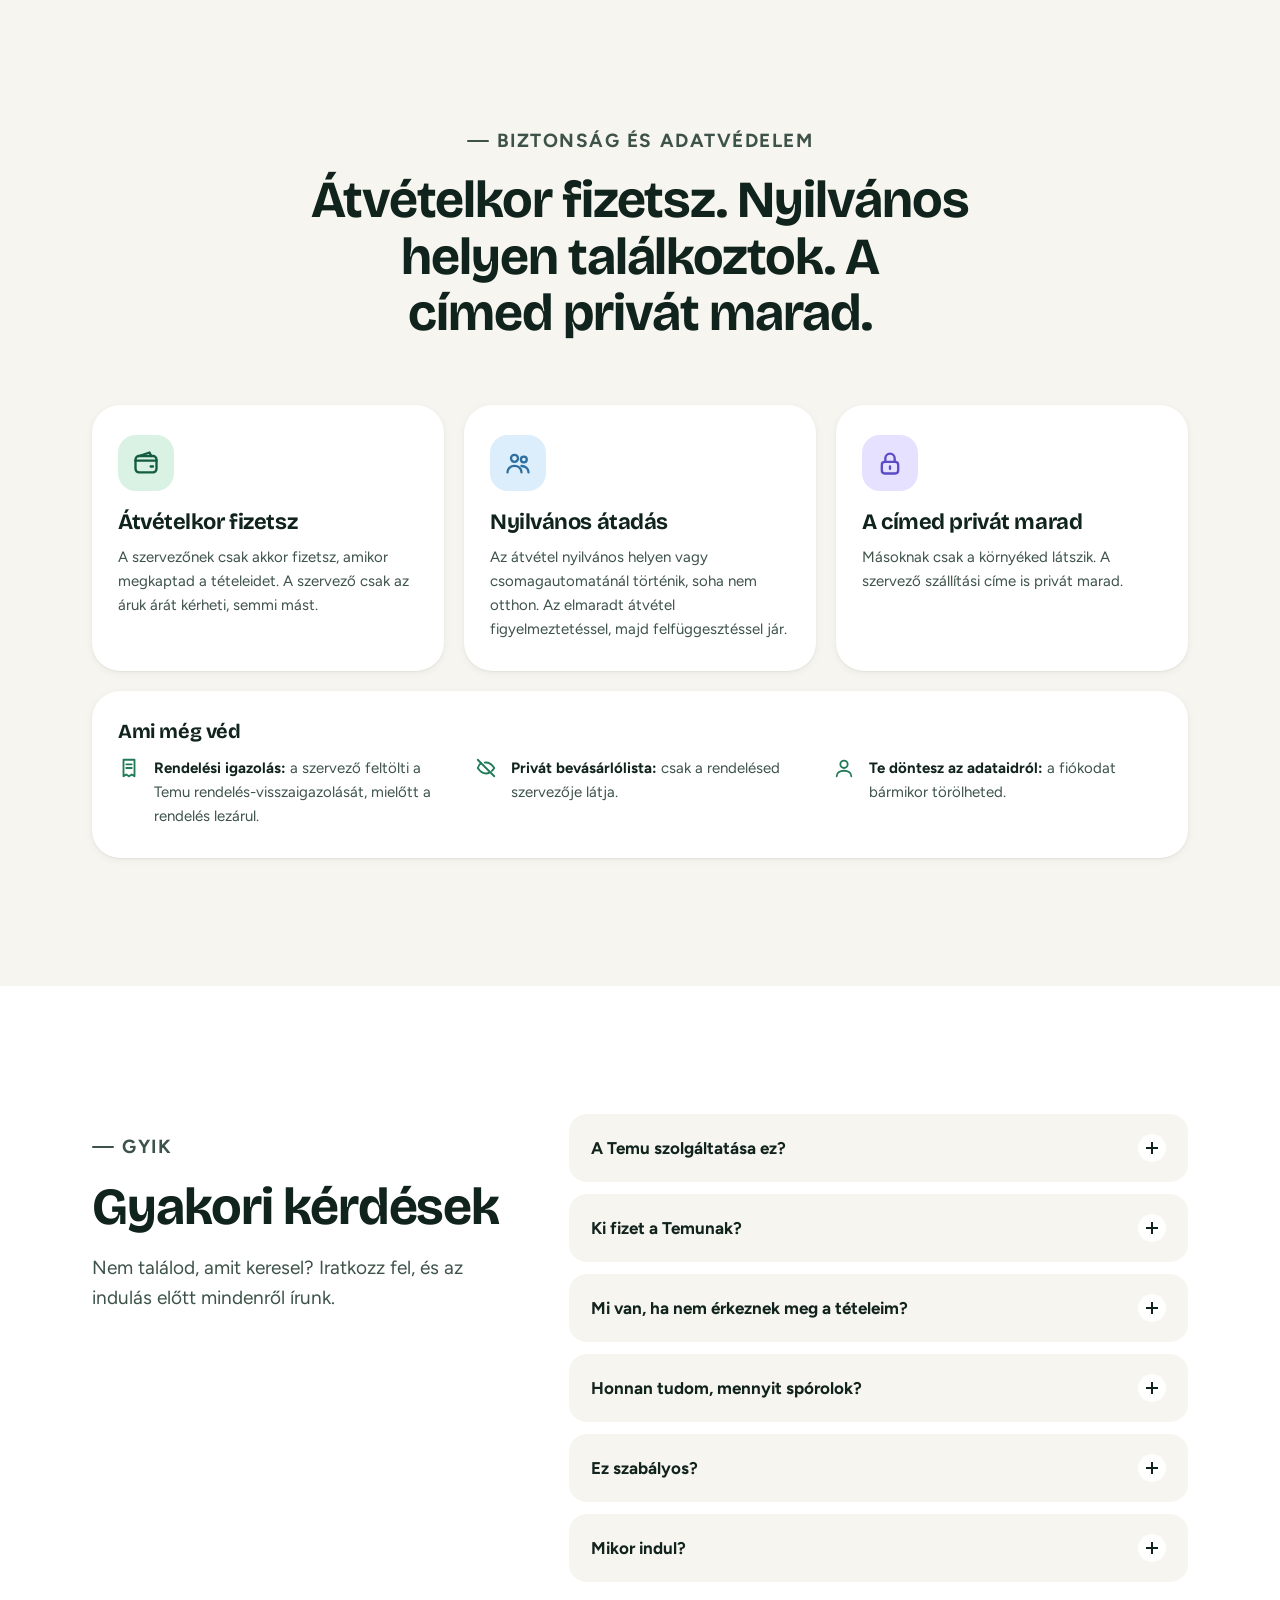
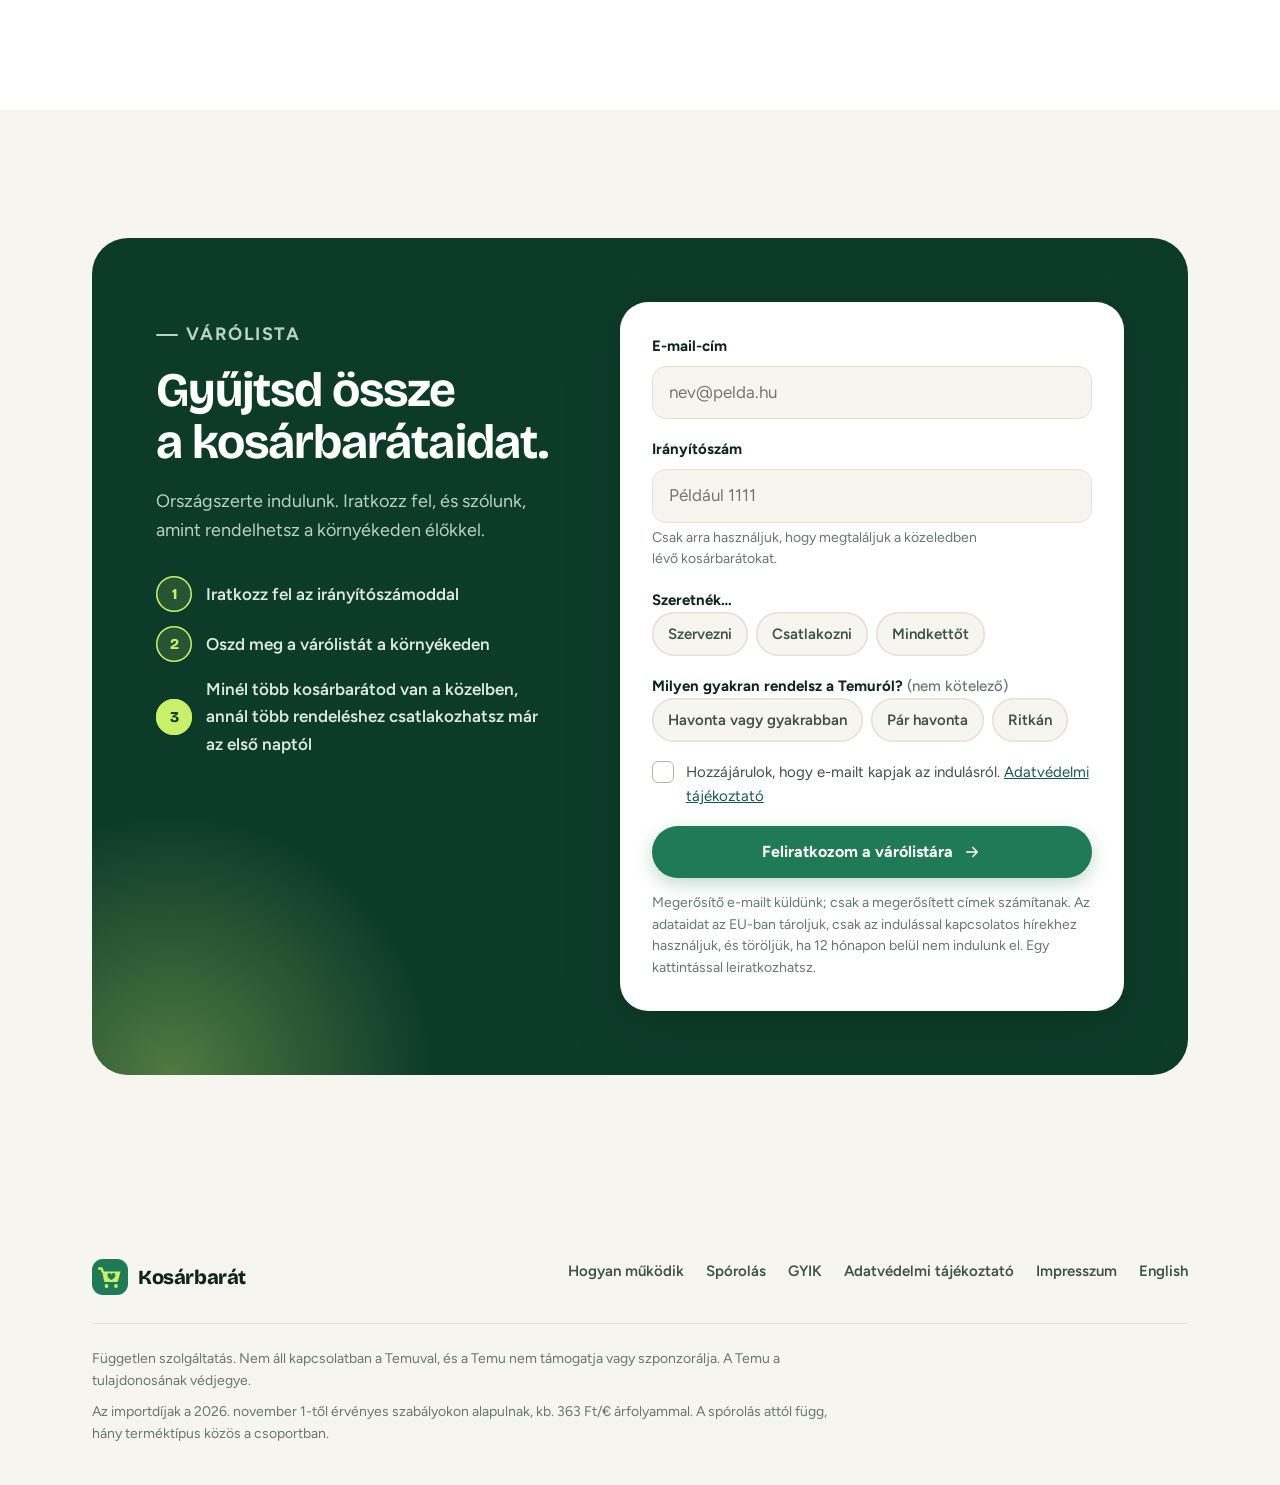
==== commit 13b1d7b2: "chore: asd" ====
--- a/index.html
+++ b/index.html
@@ -3,14 +3,14 @@
 <head>
   <meta charset="utf-8">
   <meta name="viewport" content="width=device-width, initial-scale=1">
-  <title>Szomszédkosár – rendelj a szomszédaiddal, fizess kevesebb importdíjat</title>
-  <meta name="description" content="Rendelj a szomszédaiddal: a közös terméktípusok után csak egyszer fizettek importdíjat. Iratkozz fel a várólistára, és elsőként értesülsz az indulásról.">
+  <title>Kosárbarát – rendelj a környékeden élőkkel, fizess kevesebb importdíjat</title>
+  <meta name="description" content="Találd meg a kosárbarátaidat a környékeden: rendeljetek együtt, és a közös terméktípusok után csak egyszer fizettek importdíjat. Iratkozz fel a várólistára, és elsőként értesülsz az indulásról.">
   <meta name="theme-color" content="#0d3b2a">
   <link rel="icon" href="assets/favicon.svg" type="image/svg+xml">
   <link rel="alternate" hreflang="hu" href="./">
   <link rel="alternate" hreflang="en" href="en/">
-  <meta property="og:title" content="Szomszédkosár – rendelj a szomszédaiddal">
-  <meta property="og:description" content="A közös terméktípusok után csak egyszer fizettek importdíjat. Iratkozz fel a várólistára.">
+  <meta property="og:title" content="Kosárbarát – rendelj együtt a környékeden">
+  <meta property="og:description" content="Rendelj a környékeden élőkkel a Temuról, és a közös terméktípusok után csak egyszer fizettek importdíjat. Iratkozz fel a várólistára.">
   <meta property="og:type" content="website">
   <meta property="og:locale" content="hu_HU">
   <link rel="preconnect" href="https://fonts.googleapis.com">
@@ -51,7 +51,7 @@
     <symbol id="t-head" viewBox="0 0 24 24" fill="none" stroke="currentColor" stroke-width="1.8" stroke-linecap="round" stroke-linejoin="round"><path d="M4 15v-3a8 8 0 0 1 16 0v3"/><rect x="3" y="14" width="4" height="6" rx="1.5"/><rect x="17" y="14" width="4" height="6" rx="1.5"/></symbol>
     <symbol id="t-lamp" viewBox="0 0 24 24" fill="none" stroke="currentColor" stroke-width="1.8" stroke-linecap="round" stroke-linejoin="round"><path d="M8 3h8l3 8H5l3-8Z"/><path d="M12 11v8M8 21h8"/></symbol>
     <symbol id="t-ball" viewBox="0 0 24 24" fill="none" stroke="currentColor" stroke-width="1.8" stroke-linecap="round" stroke-linejoin="round"><circle cx="12" cy="12" r="9"/><path d="M3.5 9.5c5 2 12 2 17 0M5 17c4-2.5 10-2.5 14 0"/></symbol>
-    <symbol id="logo-mark" viewBox="0 0 36 36"><rect width="36" height="36" rx="11" fill="#1f7a57"/><path d="M8.5 16.5 18 9.2l9.5 7.3" fill="none" stroke="#c8f169" stroke-width="2.6" stroke-linecap="round" stroke-linejoin="round"/><rect x="11.5" y="17" width="13" height="10.5" rx="2.2" fill="#c8f169"/><path d="M18 17v4.6" stroke="#1f7a57" stroke-width="2.2" stroke-linecap="round"/></symbol>
+    <symbol id="logo-mark" viewBox="0 0 36 36"><rect width="36" height="36" rx="11" fill="#1f7a57"/><path d="M7 9.5h2.6l1.2 3.3" fill="none" stroke="#c8f169" stroke-width="2.4" stroke-linecap="round" stroke-linejoin="round"/><path d="M10.2 12.5h18.3l-2.4 9.3a1.6 1.6 0 0 1-1.6 1.2H13.6a1.6 1.6 0 0 1-1.6-1.2Z" fill="#c8f169"/><path d="M19.4 21c-2.7-1.7-4-3.1-4-4.6a2 2 0 0 1 4-.7 2 2 0 0 1 4 .7c0 1.5-1.3 2.9-4 4.6Z" fill="#1f7a57"/><circle cx="14.5" cy="27" r="1.9" fill="#c8f169"/><circle cx="24" cy="27" r="1.9" fill="#c8f169"/></symbol>
   </defs>
 </svg>
 
@@ -59,9 +59,9 @@
 
 <header class="site-header">
   <div class="wrap header-inner">
-    <a class="logo" href="./" aria-label="Szomszédkosár – kezdőlap">
+    <a class="logo" href="./" aria-label="Kosárbarát – kezdőlap">
       <svg aria-hidden="true"><use href="#logo-mark"/></svg>
-      Szomszédkosár
+      Kosárbarát
     </a>
     <nav class="nav" aria-label="Fő navigáció">
       <a href="#hogyan">Hogyan működik</a>
@@ -84,9 +84,9 @@
     <div class="wrap hero-grid">
       <div class="hero-copy">
         <p class="pill"><span class="dot" aria-hidden="true"></span>Hamarosan országszerte · Temu-rendelésekhez</p>
-        <h1>Rendelj a <span class="mark">szomszédaiddal</span>.</h1>
-        <p class="lead">A közös terméktípusok után csak egyszer fizettek importdíjat.</p>
-        <p class="sub">Egy szomszéd lead egy közös rendelést, a többiek csatlakoznak hozzá. A kosarakat összefésüljük, kiszámoljuk mindenki igazságos részét, és segítünk az átadásban.</p>
+        <h1>Találd meg a <span class="mark">kosárbarátaidat</span>.</h1>
+        <p class="lead">Rendelj a környékeden élőkkel a Temuról: a közös terméktípusok után csak egyszer fizettek importdíjat.</p>
+        <p class="sub">A kosárbarát valaki a környékedről, akivel egy rendelésben vásároltok. Egyikőtök lead egy közös rendelést, a többiek csatlakoznak hozzá. A kosarakat összefésüljük, kiszámoljuk mindenki igazságos részét, és segítünk az átadásban.</p>
         <div class="hero-actions">
           <a class="btn" href="#varolista">Feliratkozom a várólistára <svg aria-hidden="true"><use href="#i-arrow"/></svg></a>
           <a class="btn btn-ghost" href="#hogyan">Hogyan működik?</a>
@@ -104,7 +104,7 @@
           <circle class="spin-slow" cx="262" cy="250" r="232" fill="none" stroke="#bfe3cd" stroke-width="2" stroke-dasharray="3 12"/>
           <ellipse cx="262" cy="418" rx="236" ry="16" fill="#dcebe2"/>
 
-          <!-- Middle building (neighbour C) -->
+          <!-- Middle building (person C) -->
           <rect x="218" y="132" width="96" height="284" rx="8" fill="#dceefb" stroke="#10231c" stroke-width="2.5"/>
           <g fill="#ffffff" stroke="#10231c" stroke-width="1.5">
             <rect x="234" y="150" width="24" height="20" rx="3"/><rect x="274" y="150" width="24" height="20" rx="3"/>
@@ -114,7 +114,7 @@
             <rect x="234" y="286" width="24" height="20" rx="3"/><rect x="274" y="286" width="24" height="20" rx="3"/>
           </g>
 
-          <!-- Left block of flats (neighbour A) -->
+          <!-- Left block of flats (person A) -->
           <rect x="34" y="146" width="162" height="14" rx="4" fill="#10231c"/>
           <rect x="40" y="156" width="150" height="260" rx="6" fill="#ffffff" stroke="#10231c" stroke-width="2.5"/>
           <g fill="#e3ece6" stroke="#10231c" stroke-width="1.5">
@@ -128,7 +128,7 @@
           <rect x="98" y="372" width="34" height="44" rx="4" fill="#10231c"/>
           <rect x="84" y="364" width="62" height="8" rx="3" fill="#1f7a57"/>
 
-          <!-- Right house (neighbour B) -->
+          <!-- Right house (person B) -->
           <rect x="362" y="290" width="112" height="126" rx="4" fill="#e6e1ff" stroke="#10231c" stroke-width="2.5"/>
           <path d="M350 298 418 238l68 60Z" fill="#5b4bc4" stroke="#10231c" stroke-width="2.5" stroke-linejoin="round"/>
           <rect x="406" y="358" width="26" height="58" rx="3" fill="#10231c"/>
@@ -165,7 +165,7 @@
             <path d="m298 378 4 4 8-8" fill="none" stroke="#10231c" stroke-width="2.2" stroke-linecap="round" stroke-linejoin="round"/>
           </g>
 
-          <!-- Neighbour pins -->
+          <!-- Location pins -->
           <g transform="translate(118 132)"><g class="pin-bob">
             <path d="M0 0C-9-11-16-17-16-27a16 16 0 0 1 32 0C16-17 9-11 0 0Z" fill="#c8f169" stroke="#10231c" stroke-width="2.2"/>
             <text x="0" y="-21" text-anchor="middle" font-family="Bricolage Grotesque, sans-serif" font-weight="800" font-size="16" fill="#10231c">A</text>
@@ -196,7 +196,7 @@
         </div>
         <div class="float-card fc-3">
           <span class="ico"><svg aria-hidden="true"><use href="#i-people"/></svg></span>
-          <span><strong>3 szomszéd, 1 rendelés</strong>a közös tételek egyszer fizetve</span>
+          <span><strong>3 kosárbarát, 1 rendelés</strong>a közös tételek egyszer fizetve</span>
         </div>
       </div>
     </div>
@@ -268,7 +268,7 @@
         </li>
         <li class="step">
           <div class="step-icon"><svg aria-hidden="true"><use href="#i-pin"/></svg></div>
-          <h3>Keress rendelést a közeledben</h3>
+          <h3>Keress kosárbarátokat a közeledben</h3>
           <p>Látod a közeli szervezőket, hány terméktípusotok közös, mennyit előlegeznek meg neked, és a becsült spórolásodat.</p>
         </li>
         <li class="step">
@@ -300,8 +300,8 @@
     <div class="wrap">
       <div class="section-head reveal">
         <p class="kicker">Példa a spórolásra</p>
-        <h2 id="pelda-cim">A csoportban mindenki kevesebb importdíjat fizet.</h2>
-        <p>A közös terméktípusok után csak egyszer fizettek. Így alakul ez a szervezőnek és a csatlakozó szomszédoknak, a 2026. november 1-től érvényes importdíjakkal.</p>
+        <h2 id="pelda-cim">Kosárbarátként mindenki kevesebb importdíjat fizet.</h2>
+        <p>A közös terméktípusok után csak egyszer fizettek. Így alakul ez a szervezőnek és a csatlakozóknak, a 2026. november 1-től érvényes importdíjakkal.</p>
       </div>
 
       <div class="block-head reveal">
@@ -414,7 +414,7 @@
         <div class="minorder-card reveal">
           <p class="big">5250&nbsp;Ft</p>
           <h3>Csak egy apróság kellene?</h3>
-          <p>Ennyi a Temu minimális rendelési értéke. Egyedül ki kellene egészítened a kosarad. Csatlakozz egy szomszéd rendeléséhez, és csak azt tedd bele, ami kell.</p>
+          <p>Ennyi a Temu minimális rendelési értéke. Egyedül ki kellene egészítened a kosarad. Csatlakozz egy közeli rendeléshez, és csak azt tedd bele, ami kell.</p>
 
           <div class="mo-chart" aria-hidden="true">
             <div class="mo-row">
@@ -443,7 +443,7 @@
     <div class="wrap">
       <div class="section-head center reveal">
         <p class="kicker">Kinek szól</p>
-        <h2 id="kinek-cim">Szervezel vagy csatlakozol? Mindkettő megéri.</h2>
+        <h2 id="kinek-cim">Kétféleképpen lehetsz kosárbarát.</h2>
       </div>
 
       <div class="audience-grid">
@@ -462,7 +462,7 @@
         <article class="aud aud-join reveal">
           <svg class="aud-art" viewBox="0 0 200 200" aria-hidden="true"><circle cx="100" cy="100" r="100" fill="#5b4bc4" opacity=".08"/><circle cx="100" cy="100" r="64" fill="#5b4bc4" opacity=".08"/></svg>
           <span class="badge">Csatlakozóknak</span>
-          <h3>Csatlakozz egy szomszéd rendeléséhez, és fizess kevesebb importdíjat.</h3>
+          <h3>Csatlakozz egy rendeléshez a környékeden, és fizess kevesebb importdíjat.</h3>
           <ul>
             <li><svg aria-hidden="true"><use href="#i-check"/></svg><span>A közös terméktípusok után csak egyszer fizettek</span></li>
             <li><svg aria-hidden="true"><use href="#i-check"/></svg><span>Csak egy termék kell? Nincs minimális rendelés.</span></li>
@@ -532,7 +532,7 @@
       <div class="faq-list reveal-stagger">
         <details>
           <summary>A Temu szolgáltatása ez?</summary>
-          <p>Nem. Ez egy független szolgáltatás, amely segít a szomszédoknak összevonni a rendeléseiket. Nem áll kapcsolatban a Temuval.</p>
+          <p>Nem. Ez egy független szolgáltatás, amely segít az egy környéken élőknek összevonni a rendeléseiket. Nem áll kapcsolatban a Temuval.</p>
         </details>
         <details>
           <summary>Ki fizet a Temunak?</summary>
@@ -564,12 +564,12 @@
       <div class="waitlist-card reveal">
         <div class="intro">
           <p class="kicker">Várólista</p>
-          <h2 id="varolista-cim">Rendelj együtt az elsők között.</h2>
-          <p>Országszerte indulunk. Iratkozz fel, és szólunk, amint rendelhetsz a szomszédaiddal.</p>
+          <h2 id="varolista-cim">Gyűjtsd össze a kosárbarátaidat.</h2>
+          <p>Országszerte indulunk. Iratkozz fel, és szólunk, amint rendelhetsz a környékeden élőkkel.</p>
           <ol class="pilot-steps">
             <li>Iratkozz fel az irányítószámoddal</li>
-            <li>Hívd meg a szomszédaidat</li>
-            <li>Minél több szomszéd iratkozik fel a közeledben, annál több rendeléshez csatlakozhatsz már az első naptól</li>
+            <li>Oszd meg a várólistát a környékeden</li>
+            <li>Minél több kosárbarátod van a közelben, annál több rendeléshez csatlakozhatsz már az első naptól</li>
           </ol>
         </div>
 
@@ -583,7 +583,7 @@
             <div class="field">
               <label for="postcode">Irányítószám</label>
               <input class="input" id="postcode" name="postcode" type="text" inputmode="numeric" autocomplete="postal-code" pattern="[0-9]{4}" maxlength="4" placeholder="Például 1111" aria-describedby="postcode-hint" required>
-              <p class="fine" id="postcode-hint">Csak arra használjuk, hogy megtaláljuk a közeledben élő szomszédokat.</p>
+              <p class="fine" id="postcode-hint">Csak arra használjuk, hogy megtaláljuk a közeledben lévő kosárbarátokat.</p>
             </div>
 
             <fieldset class="field">
@@ -618,7 +618,7 @@
             <div class="check"><svg aria-hidden="true"><use href="#i-mail"/></svg></div>
             <h3>Már csak egy lépés!</h3>
             <p>Küldtünk egy megerősítő e-mailt. Kattints a benne lévő linkre, hogy a feliratkozásod számítson.</p>
-            <p><strong>Hívd meg a szomszédaidat.</strong> Minél többen iratkoztok fel a környéken, annál több rendeléshez csatlakozhatsz.</p>
+            <p><strong>Oszd meg a várólistát a környékeden.</strong> Minél többen iratkoztok fel a környéken, annál több rendeléshez csatlakozhatsz.</p>
             <div class="share">
               <a data-share="facebook" href="#" target="_blank" rel="noopener"><svg aria-hidden="true"><use href="#i-share"/></svg>Facebook</a>
               <a data-share="messenger" href="#" target="_blank" rel="noopener"><svg aria-hidden="true"><use href="#i-chat"/></svg>Messenger</a>
@@ -636,9 +636,9 @@
 <footer class="site-footer">
   <div class="wrap">
     <div class="footer-grid">
-      <a class="logo" href="./" aria-label="Szomszédkosár – kezdőlap">
+      <a class="logo" href="./" aria-label="Kosárbarát – kezdőlap">
         <svg aria-hidden="true"><use href="#logo-mark"/></svg>
-        Szomszédkosár
+        Kosárbarát
       </a>
       <nav class="footer-links" aria-label="Lábléc">
         <a href="#hogyan">Hogyan működik</a>
--- a/assets/styles.css
+++ b/assets/styles.css
@@ -1,5 +1,5 @@
 /* ==========================================================================
-   Szomszédkosár – landing page styles
+   Kosárbarát – landing page styles
    Pure CSS, no build step. Palette deliberately avoids any shop branding.
    ========================================================================== */
 
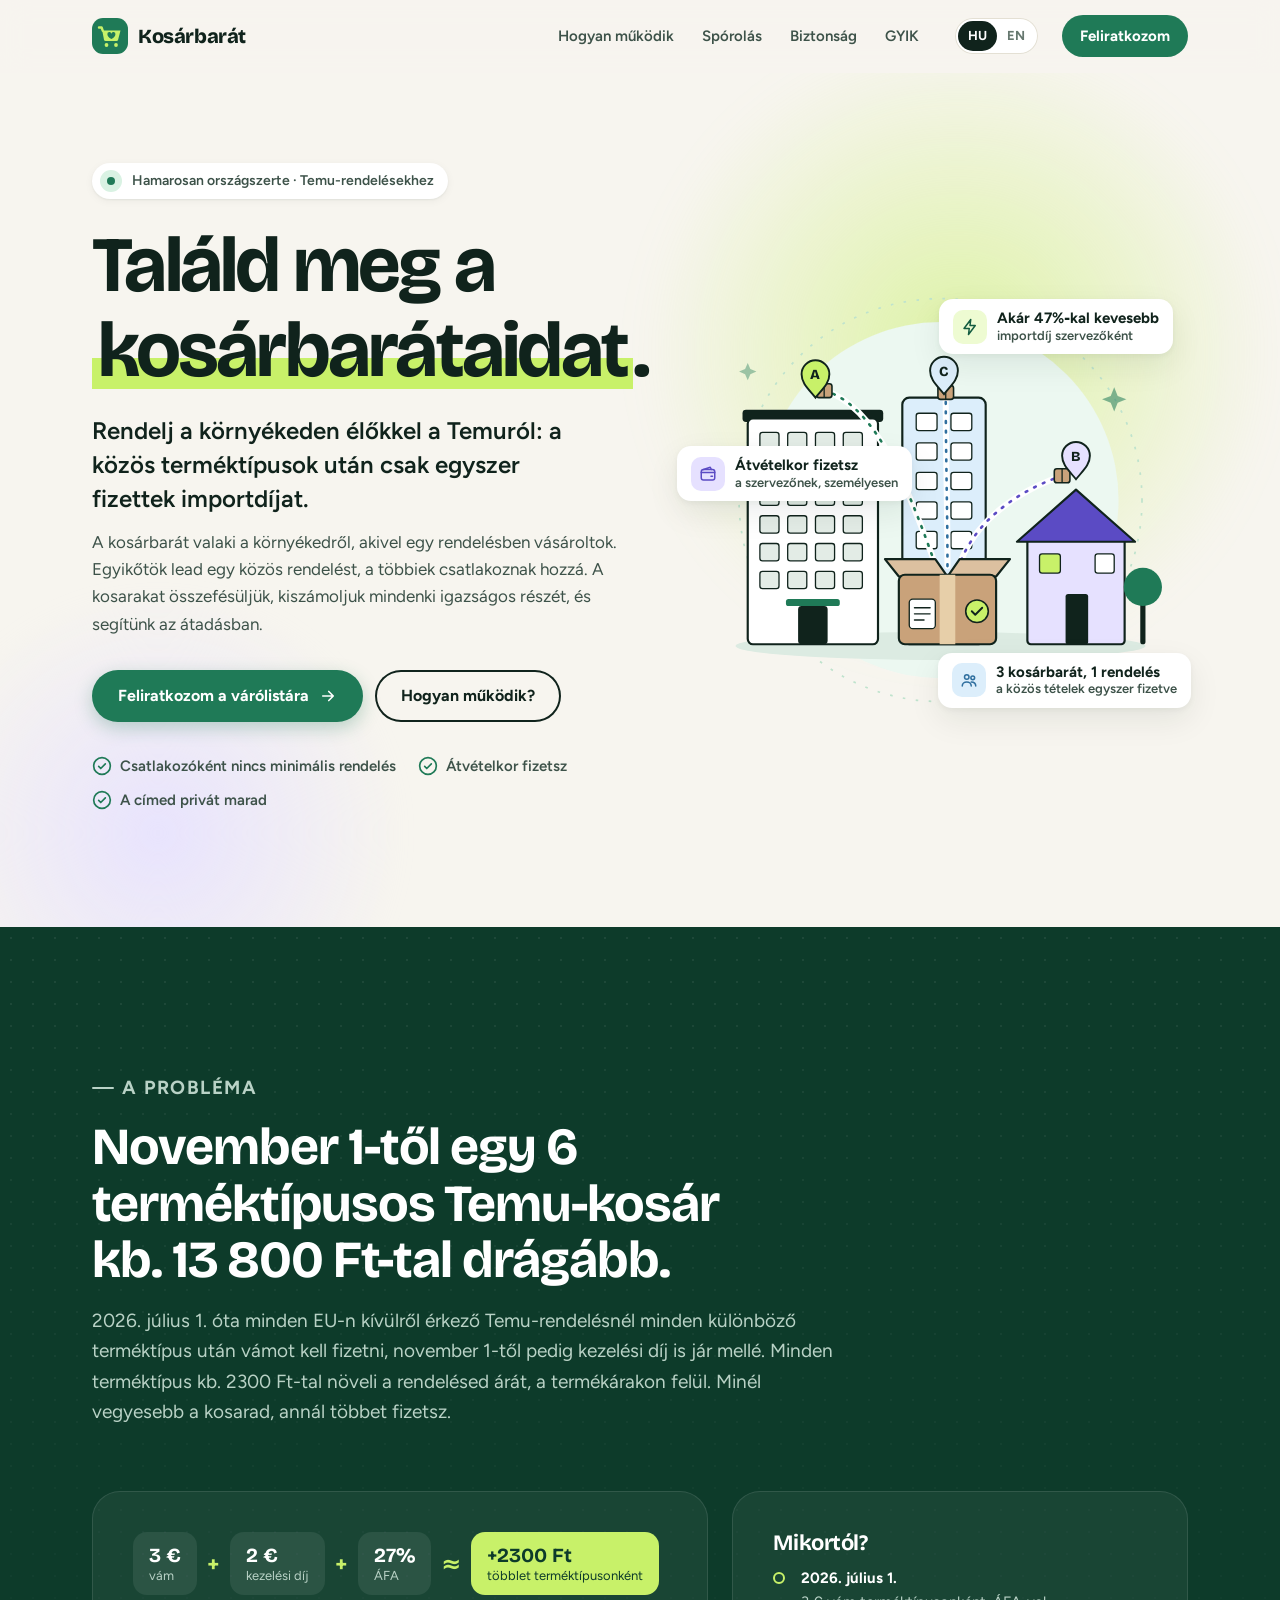
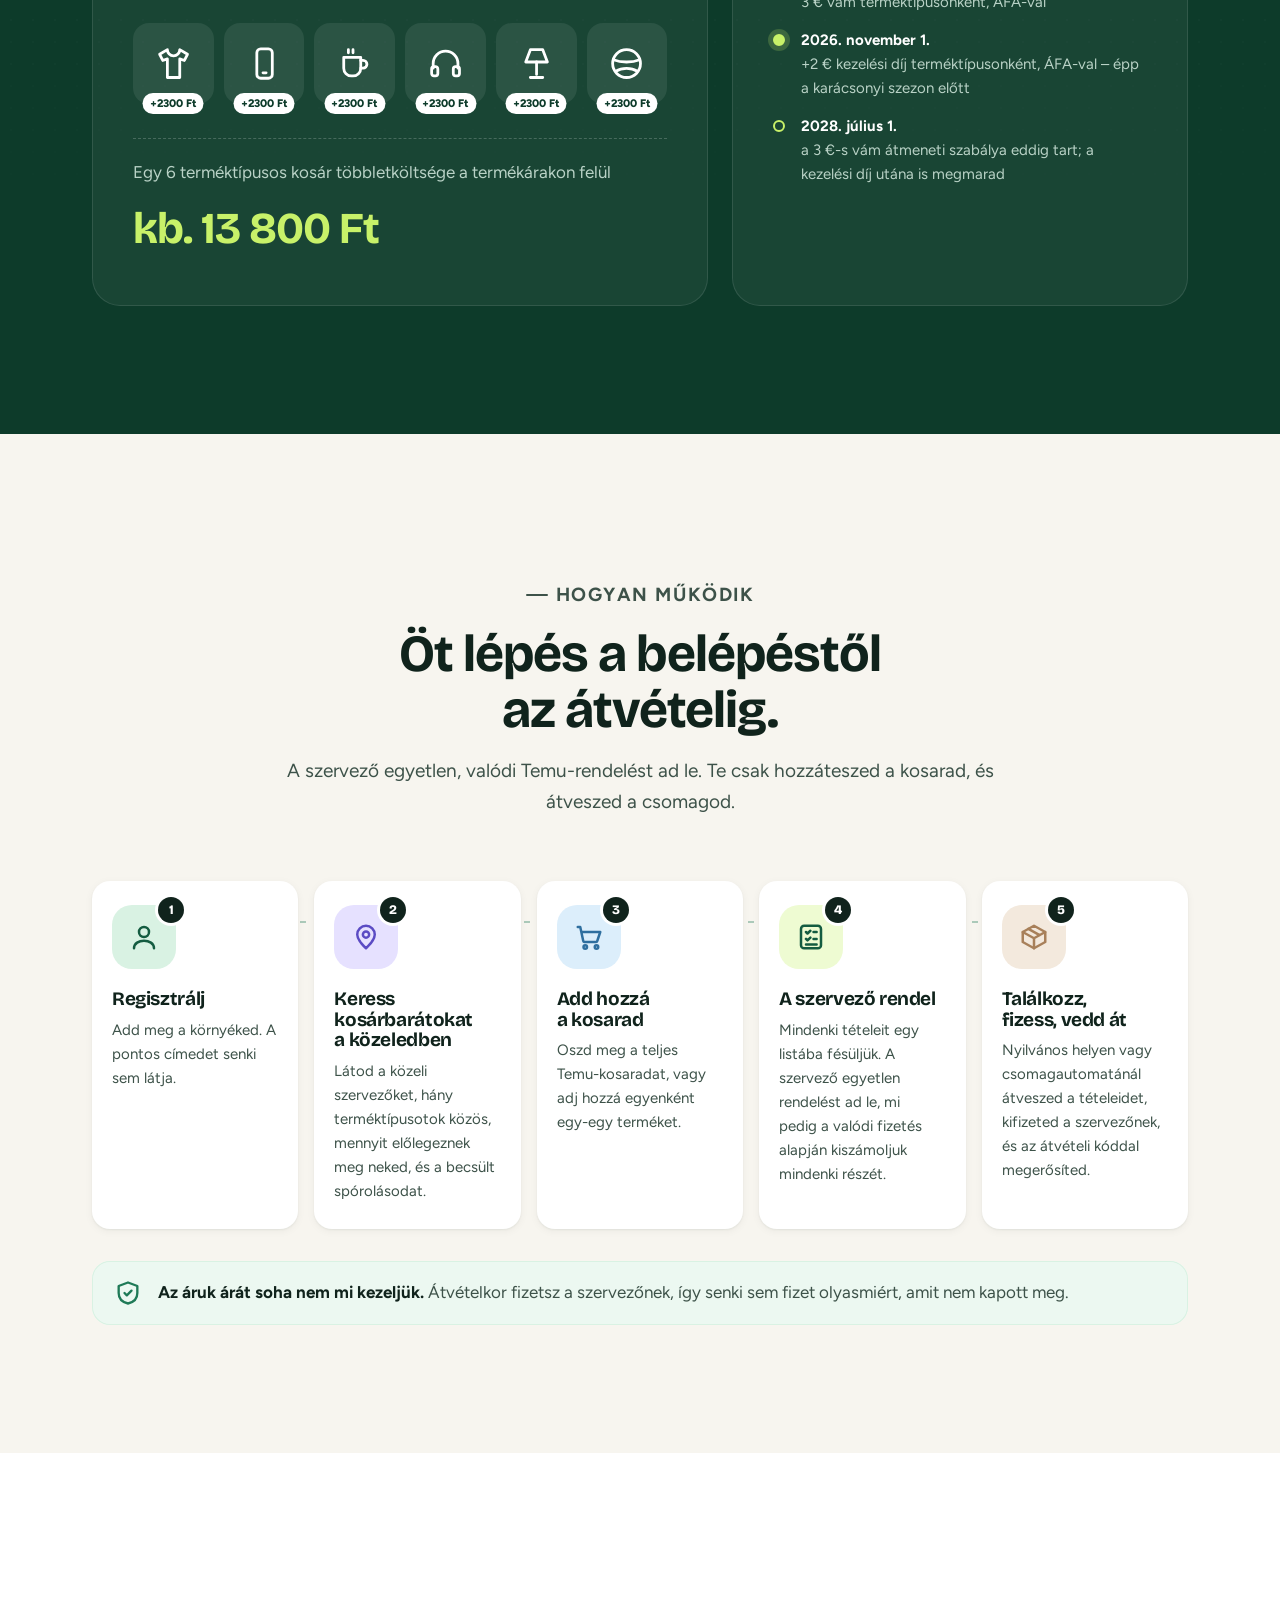
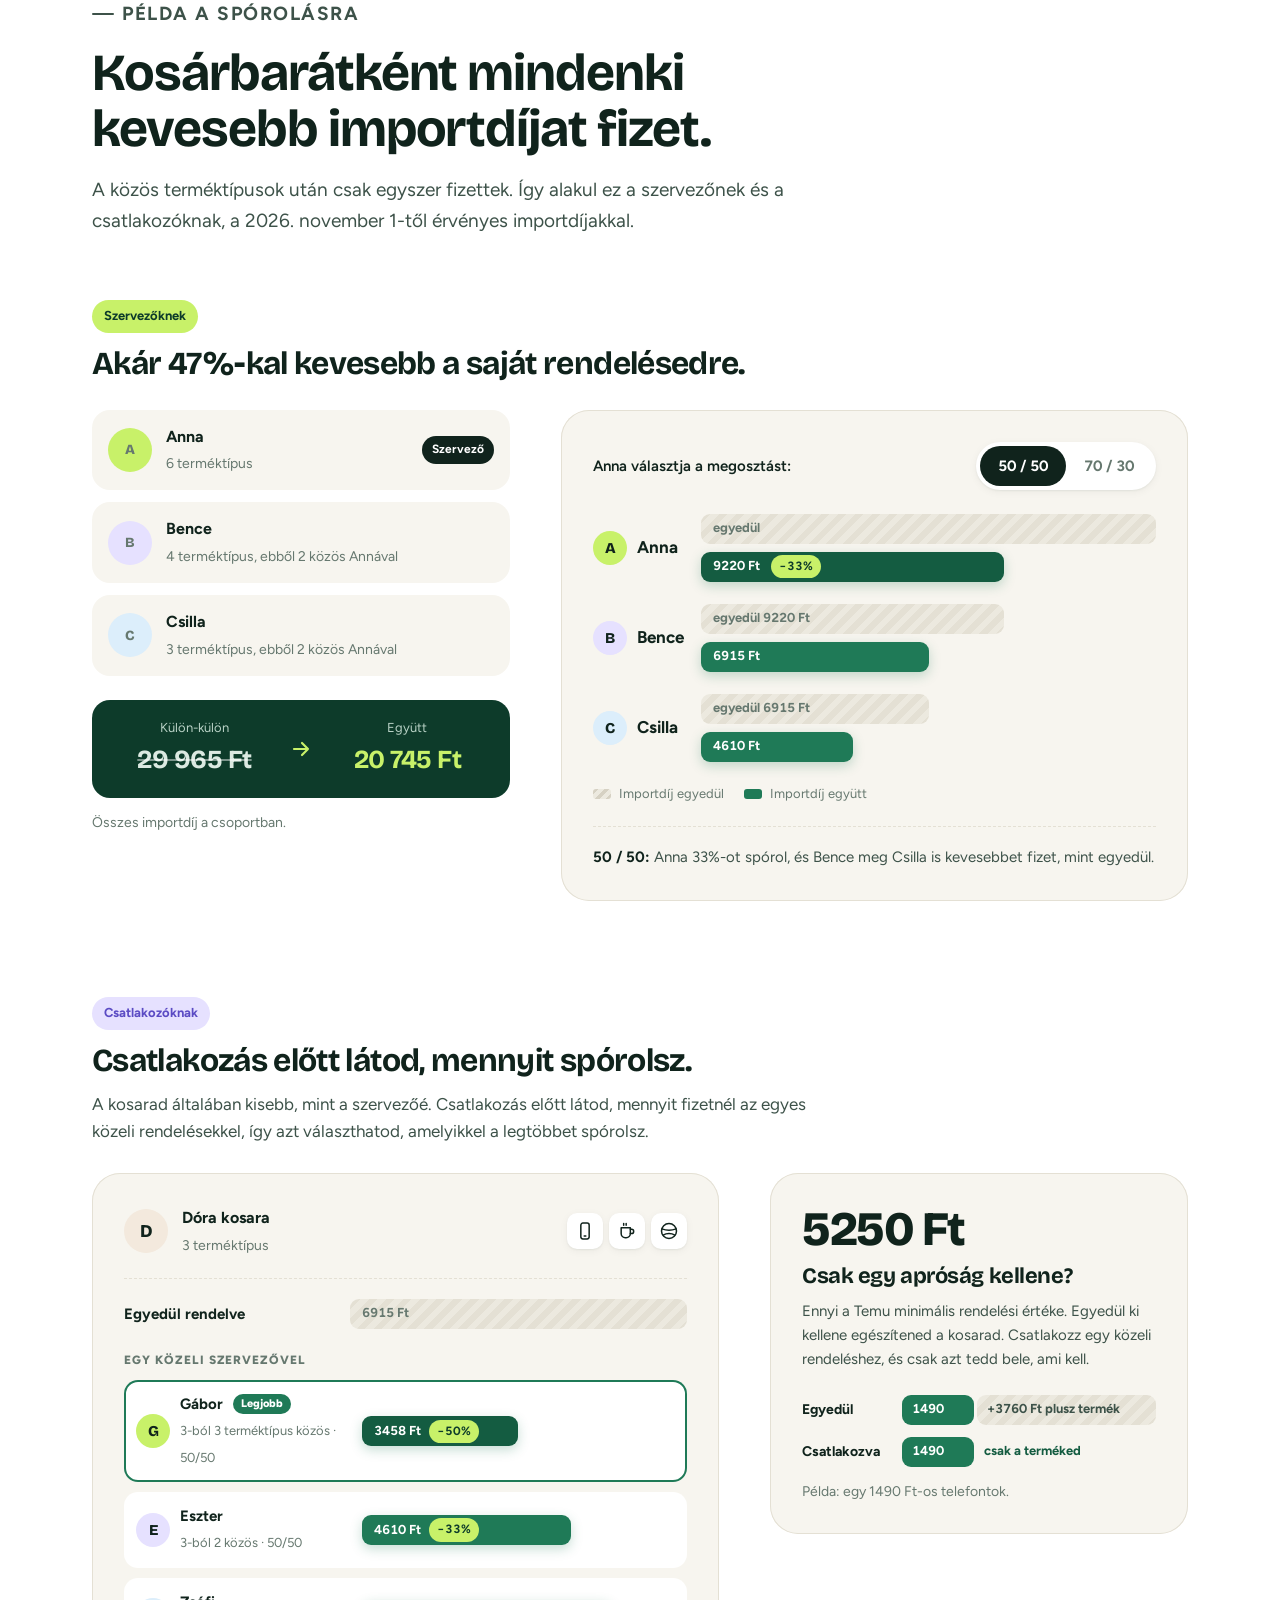
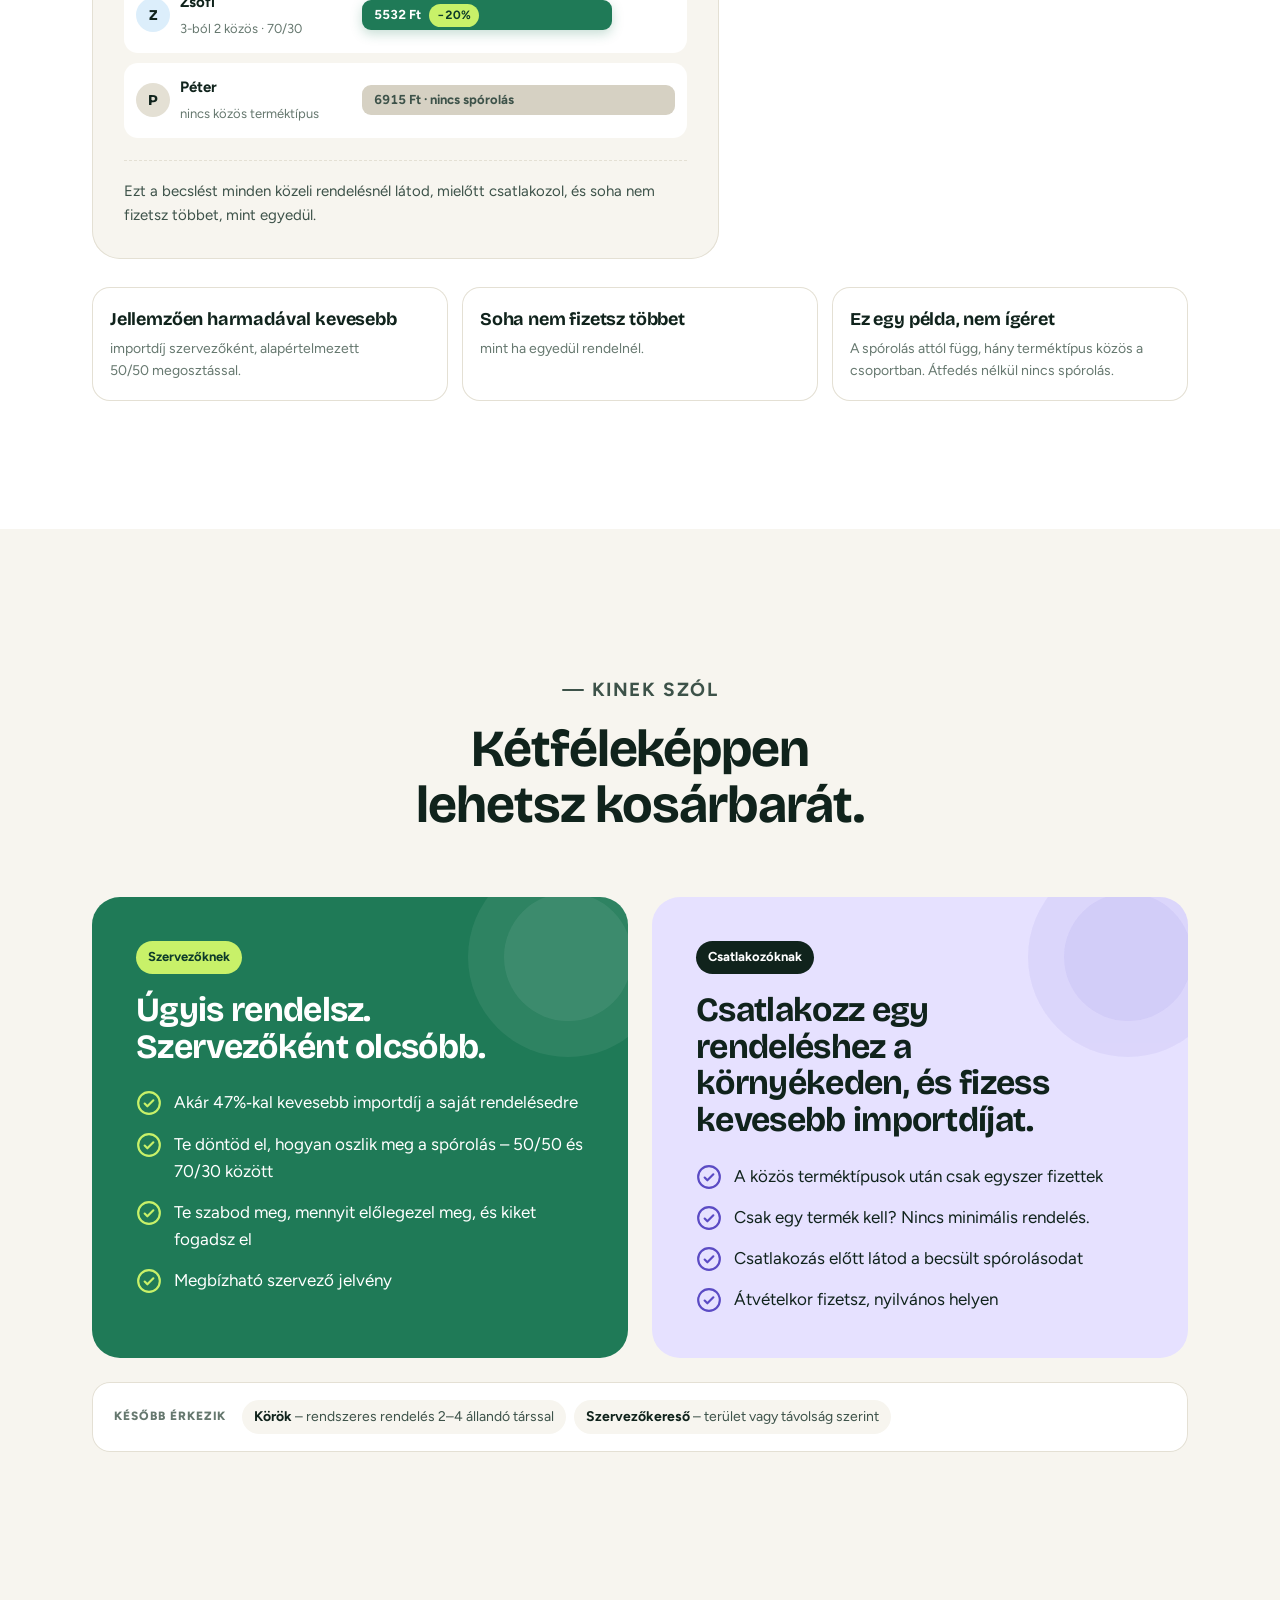
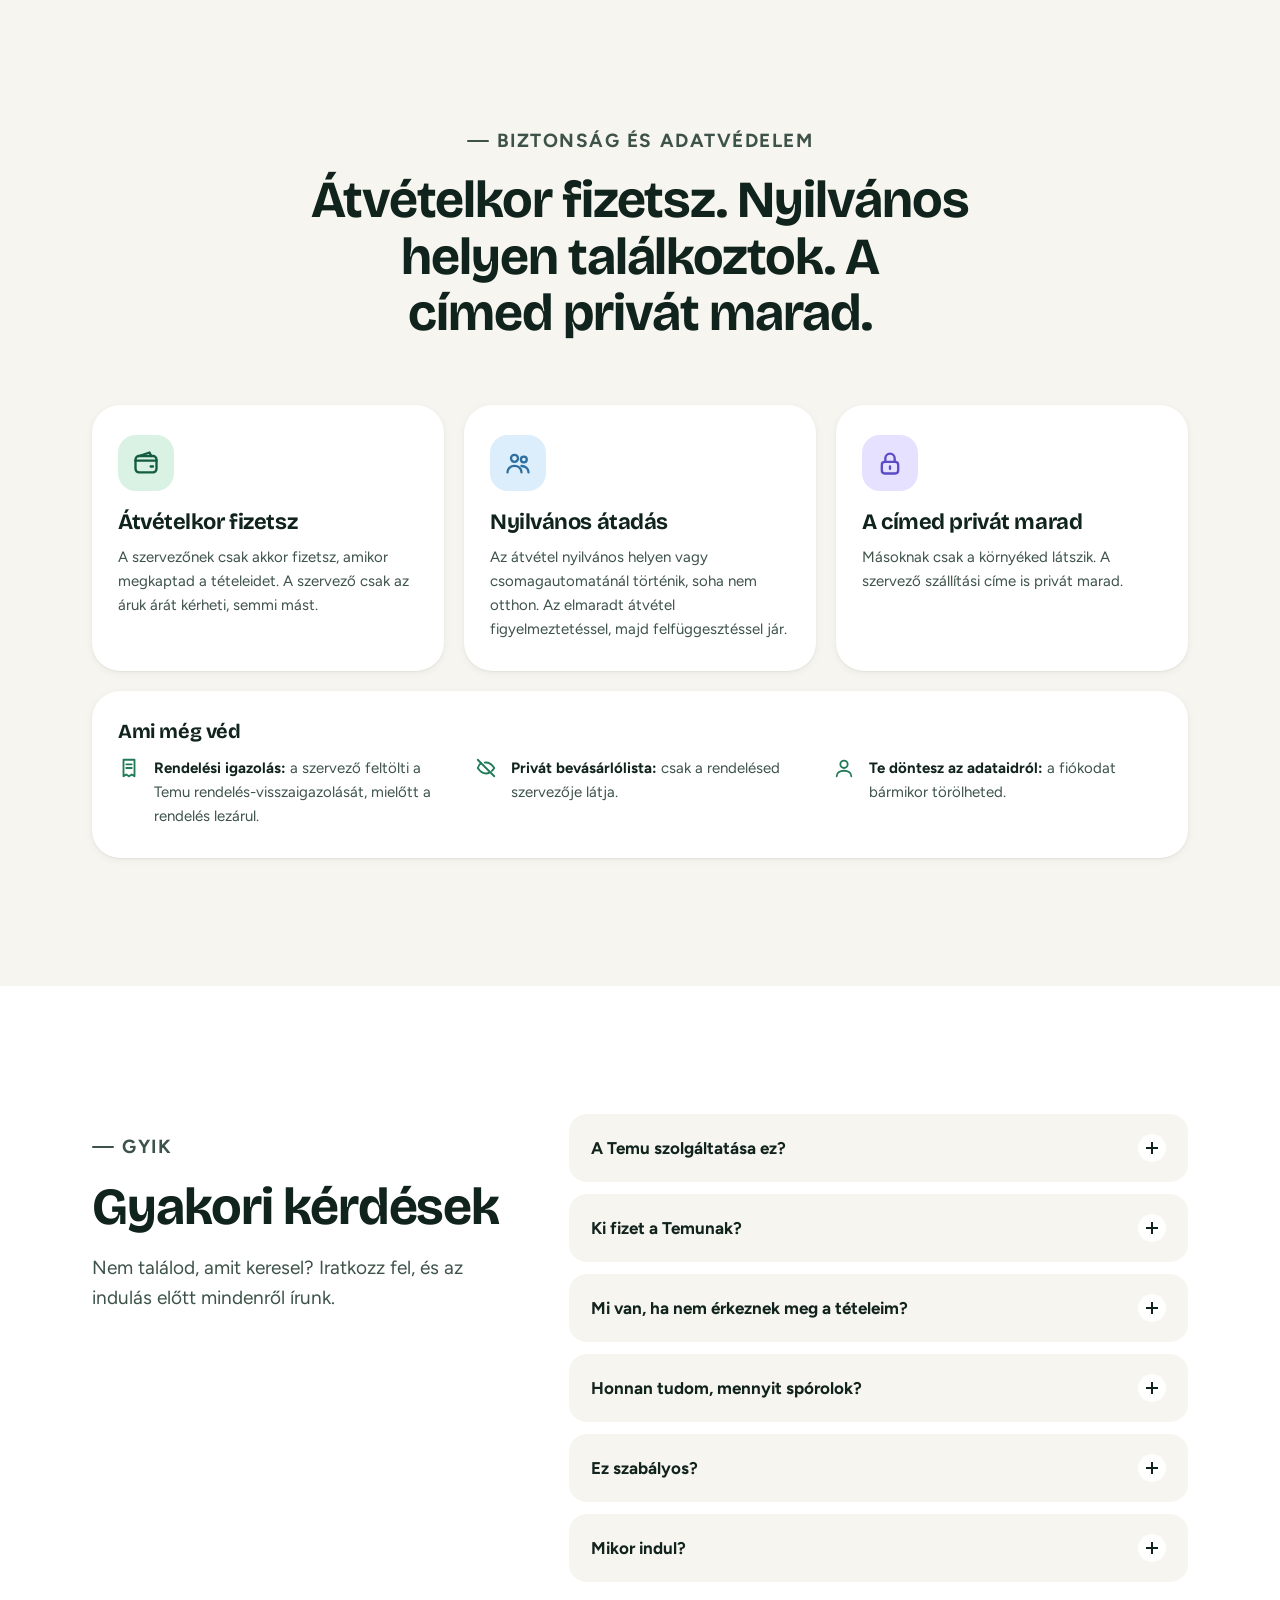
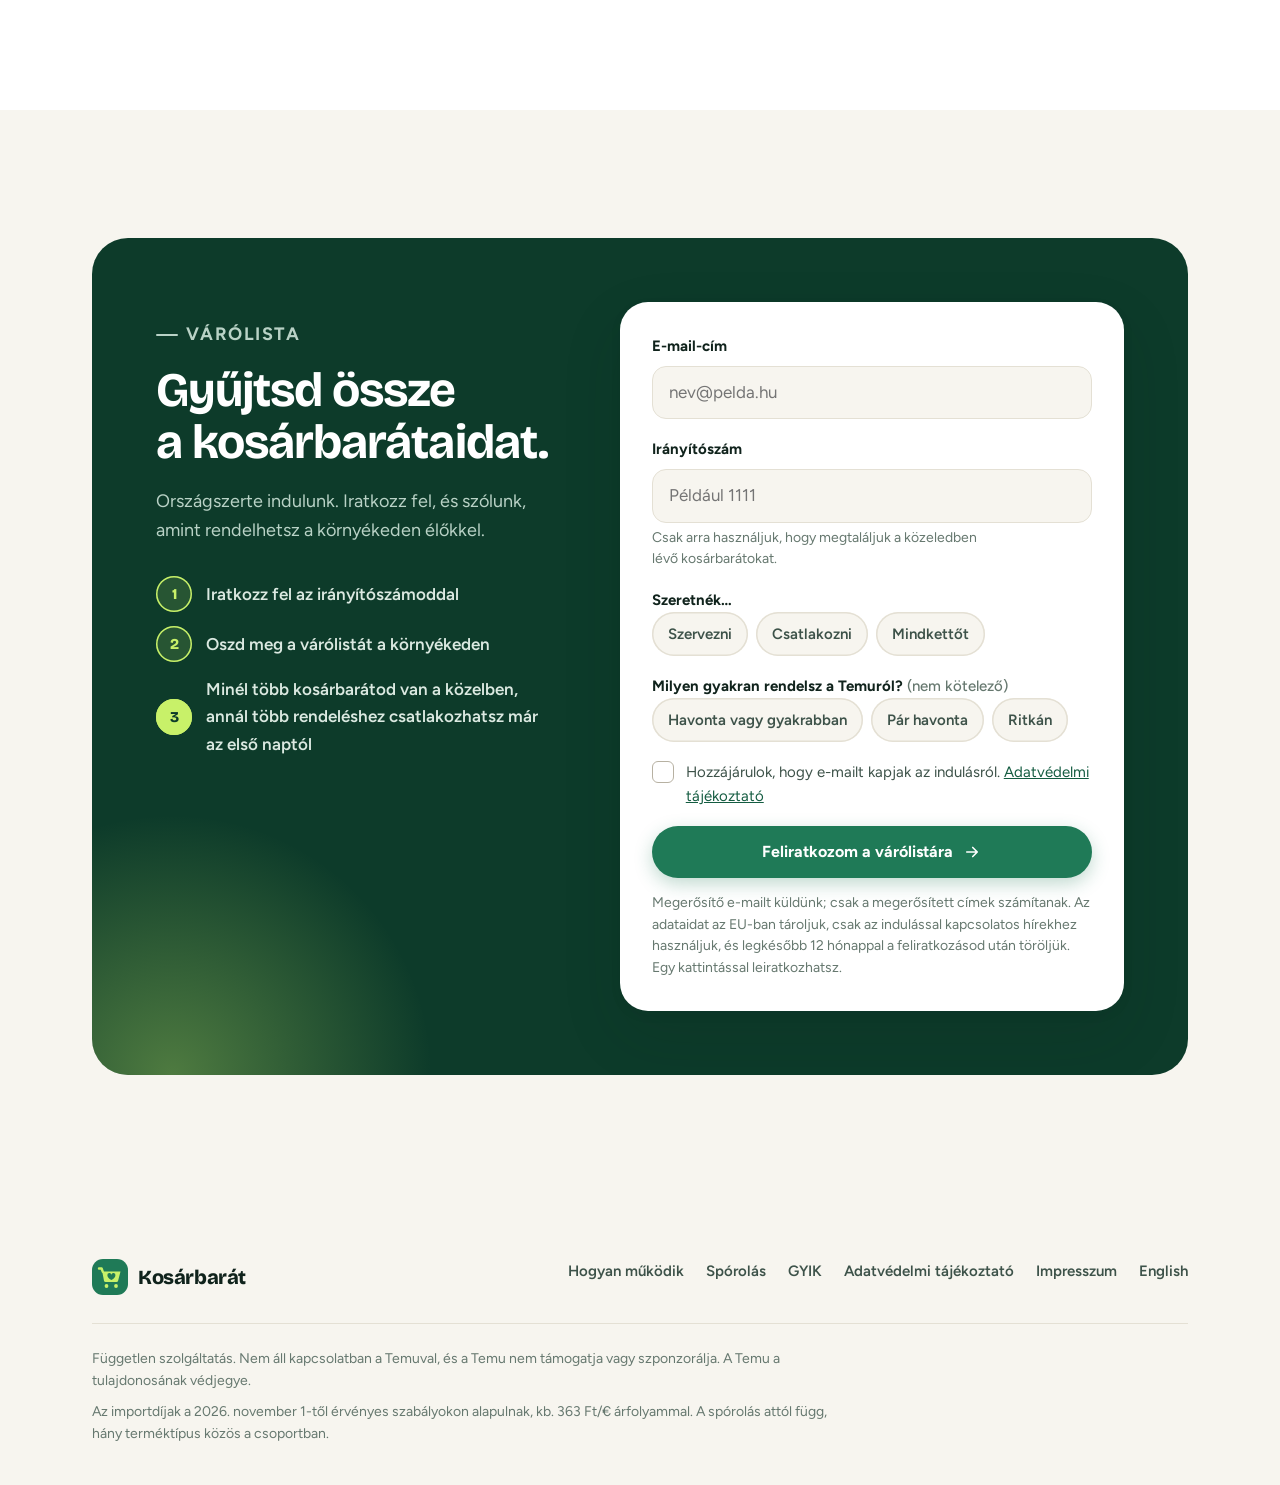
==== commit 7142c07b: "chore: asd" ====
--- a/index.html
+++ b/index.html
@@ -13,9 +13,6 @@
   <meta property="og:description" content="Rendelj a környékeden élőkkel a Temuról, és a közös terméktípusok után csak egyszer fizettek importdíjat. Iratkozz fel a várólistára.">
   <meta property="og:type" content="website">
   <meta property="og:locale" content="hu_HU">
-  <link rel="preconnect" href="https://fonts.googleapis.com">
-  <link rel="preconnect" href="https://fonts.gstatic.com" crossorigin>
-  <link href="https://fonts.googleapis.com/css2?family=Bricolage+Grotesque:opsz,wght@12..96,600;12..96,700;12..96,800&family=Figtree:wght@400;500;600;700;800&display=swap" rel="stylesheet">
   <link rel="stylesheet" href="assets/styles.css">
 </head>
 <body>
@@ -77,6 +74,14 @@
   </div>
 </header>
 
+<div class="notice" role="status" hidden data-notice
+     data-confirmed="Fent vagy a várólistán! E-mailben szólunk, amint elindulunk."
+     data-expired="Ez a megerősítő link lejárt vagy érvénytelen. Kérjük, iratkozz fel újra."
+     data-unsubscribed="Leiratkoztál a várólistáról, az adataidat töröltük.">
+  <p data-notice-text></p>
+  <button type="button" data-notice-close aria-label="Bezárás">×</button>
+</div>
+
 <main id="main">
 
   <!-- ============ HERO ============ -->
@@ -574,7 +579,7 @@
         </div>
 
         <div class="form-wrap" data-form-wrap>
-          <form class="form" data-waitlist-form novalidate>
+          <form class="form" data-waitlist-form data-endpoint="/api/signup" novalidate>
             <div class="field">
               <label for="email">E-mail-cím</label>
               <input class="input" id="email" name="email" type="email" autocomplete="email" placeholder="nev@pelda.hu" required>
@@ -604,14 +609,20 @@
               </div>
             </fieldset>
 
+            <div class="hp" aria-hidden="true">
+              <label>Website <input type="text" name="website" tabindex="-1" autocomplete="off"></label>
+            </div>
+
             <label class="consent">
               <input type="checkbox" name="consent" required>
-              <span>Hozzájárulok, hogy e-mailt kapjak az indulásról. <a href="#adatvedelem">Adatvédelmi tájékoztató</a></span>
+              <span>Hozzájárulok, hogy e-mailt kapjak az indulásról. <a href="adatvedelem/" target="_blank" rel="noopener">Adatvédelmi tájékoztató</a></span>
             </label>
 
+            <p class="form-error" role="alert" hidden data-error>Valami hiba történt, a feliratkozás nem sikerült. Kérjük, próbáld újra pár perc múlva.</p>
+
             <button class="btn btn-block" type="submit">Feliratkozom a várólistára <svg aria-hidden="true"><use href="#i-arrow"/></svg></button>
 
-            <p class="fine">Megerősítő e-mailt küldünk; csak a megerősített címek számítanak. Az adataidat az EU-ban tároljuk, csak az indulással kapcsolatos hírekhez használjuk, és töröljük, ha 12 hónapon belül nem indulunk el. Egy kattintással leiratkozhatsz.</p>
+            <p class="fine">Megerősítő e-mailt küldünk; csak a megerősített címek számítanak. Az adataidat az EU-ban tároljuk, csak az indulással kapcsolatos hírekhez használjuk, és legkésőbb 12 hónappal a feliratkozásod után töröljük. Egy kattintással leiratkozhatsz.</p>
           </form>
 
           <div class="success" role="status" aria-live="polite" tabindex="-1" data-success>
@@ -644,8 +655,8 @@
         <a href="#hogyan">Hogyan működik</a>
         <a href="#pelda">Spórolás</a>
         <a href="#gyik">GYIK</a>
-        <a href="#adatvedelem" id="adatvedelem">Adatvédelmi tájékoztató</a>
-        <a href="#impresszum" id="impresszum">Impresszum</a>
+        <a href="adatvedelem/">Adatvédelmi tájékoztató</a>
+        <a href="impresszum/">Impresszum</a>
         <a href="en/" lang="en" hreflang="en">English</a>
       </nav>
     </div>
--- a/assets/styles.css
+++ b/assets/styles.css
@@ -2,6 +2,45 @@
    Kosárbarát – landing page styles
    Pure CSS, no build step. Palette deliberately avoids any shop branding.
    ========================================================================== */
+
+/* ---------- Fonts (self-hosted, SIL Open Font License; see fonts/OFL-*.txt) ---------- */
+
+/* Bricolage Grotesque, latin-ext */
+@font-face {
+  font-family: "Bricolage Grotesque";
+  font-style: normal;
+  font-weight: 600 800;
+  font-display: swap;
+  src: url("fonts/bricolage-grotesque-latin-ext.woff2") format("woff2");
+  unicode-range: U+0100-02BA, U+02BD-02C5, U+02C7-02CC, U+02CE-02D7, U+02DD-02FF, U+0304, U+0308, U+0329, U+1D00-1DBF, U+1E00-1E9F, U+1EF2-1EFF, U+2020, U+20A0-20AB, U+20AD-20C4, U+2113, U+2C60-2C7F, U+A720-A7FF;
+}
+/* Bricolage Grotesque, latin */
+@font-face {
+  font-family: "Bricolage Grotesque";
+  font-style: normal;
+  font-weight: 600 800;
+  font-display: swap;
+  src: url("fonts/bricolage-grotesque-latin.woff2") format("woff2");
+  unicode-range: U+0000-00FF, U+0131, U+0152-0153, U+02BB-02BC, U+02C6, U+02DA, U+02DC, U+0304, U+0308, U+0329, U+2000-206F, U+20AC, U+2122, U+2191, U+2193, U+2212, U+2215, U+FEFF, U+FFFD;
+}
+/* Figtree, latin-ext */
+@font-face {
+  font-family: "Figtree";
+  font-style: normal;
+  font-weight: 400 800;
+  font-display: swap;
+  src: url("fonts/figtree-latin-ext.woff2") format("woff2");
+  unicode-range: U+0100-02BA, U+02BD-02C5, U+02C7-02CC, U+02CE-02D7, U+02DD-02FF, U+0304, U+0308, U+0329, U+1D00-1DBF, U+1E00-1E9F, U+1EF2-1EFF, U+2020, U+20A0-20AB, U+20AD-20C4, U+2113, U+2C60-2C7F, U+A720-A7FF;
+}
+/* Figtree, latin */
+@font-face {
+  font-family: "Figtree";
+  font-style: normal;
+  font-weight: 400 800;
+  font-display: swap;
+  src: url("fonts/figtree-latin.woff2") format("woff2");
+  unicode-range: U+0000-00FF, U+0131, U+0152-0153, U+02BB-02BC, U+02C6, U+02DA, U+02DC, U+0304, U+0308, U+0329, U+2000-206F, U+20AC, U+2122, U+2191, U+2193, U+2212, U+2215, U+FEFF, U+FFFD;
+}
 
 :root {
   --ink: #10231c;
@@ -1418,6 +1457,18 @@
 
 .form .fine { margin-top: -4px; }
 
+.hp { position: absolute; left: -10000px; width: 1px; height: 1px; overflow: hidden; }
+.form-error {
+  padding: 12px 16px;
+  border-radius: 14px;
+  background: #fbeceb;
+  color: #8f2d28;
+  font-size: .9375rem;
+  font-weight: 600;
+}
+.form-error[hidden] { display: none; }
+.form button[aria-busy="true"] { opacity: .7; cursor: progress; }
+
 .success { display: none; text-align: left; }
 .form-wrap.is-done .form { display: none; }
 .form-wrap.is-done .success { display: grid; }
@@ -1465,6 +1516,101 @@
 @media (max-width: 900px) {
   .waitlist-card { grid-template-columns: 1fr; border-radius: 28px; }
 }
+
+/* ---------- Legal pages (privacy notice, imprint) ---------- */
+
+.legal { padding-block: clamp(28px, 5vw, 56px) var(--section); }
+.legal .wrap { max-width: 840px; }
+.legal-back {
+  display: inline-block;
+  margin-bottom: 18px;
+  font-weight: 600;
+  font-size: .9375rem;
+  text-decoration: none;
+}
+.legal-card {
+  padding: clamp(24px, 5vw, 56px);
+  border-radius: var(--radius-l);
+  background: var(--paper);
+  box-shadow: var(--shadow-s);
+}
+.legal h1 { font-size: clamp(2.25rem, 5vw, 3.25rem); }
+.legal .updated { margin-top: 12px; font-size: .9375rem; color: var(--muted); }
+.legal h2 { font-size: 1.375rem; margin: 40px 0 14px; }
+.legal-card > p:not(.updated) { margin-top: 12px; color: var(--ink-soft); }
+.legal-card > p:first-of-type:not(.updated) { margin-top: 28px; font-size: 1.125rem; }
+.legal ul { margin: 12px 0 0; padding-left: 1.25em; display: grid; gap: 8px; color: var(--ink-soft); }
+.legal strong { color: var(--ink); }
+.legal dl {
+  display: grid;
+  grid-template-columns: minmax(0, 220px) 1fr;
+  gap: 10px 24px;
+  margin: 0;
+}
+.legal dt { font-weight: 700; }
+.legal dd { margin: 0; color: var(--ink-soft); overflow-wrap: anywhere; }
+.table-wrap { overflow-x: auto; }
+.legal table { width: 100%; border-collapse: collapse; font-size: .9375rem; }
+.legal th, .legal td {
+  padding: 12px 14px 12px 0;
+  border-bottom: 1px solid var(--line);
+  text-align: left;
+  vertical-align: top;
+}
+.legal td { color: var(--ink-soft); }
+.legal td:first-child { width: 40%; color: var(--ink); font-weight: 600; }
+
+/* Details the operator must fill in before launch */
+.fill {
+  padding: 0 4px;
+  border-radius: 4px;
+  background: #fff4d6;
+  outline: 1px dashed #c99a2e;
+  color: #7a5a12;
+  font-weight: 600;
+}
+
+@media (max-width: 560px) {
+  .legal dl { grid-template-columns: 1fr; gap: 2px; }
+  .legal dd { margin-bottom: 12px; }
+  .legal td:first-child { width: auto; }
+}
+
+/* ---------- Confirm / unsubscribe notice ---------- */
+
+.notice {
+  position: fixed;
+  z-index: 60;
+  top: 84px;
+  left: 0;
+  right: 0;
+  margin-inline: auto;
+  width: min(560px, calc(100% - 32px));
+  display: flex;
+  align-items: center;
+  gap: 12px;
+  padding: 14px 14px 14px 20px;
+  border-radius: var(--radius);
+  background: var(--green-deep);
+  color: #fff;
+  box-shadow: var(--shadow-l);
+  animation: pop .5s cubic-bezier(.3, 1.4, .5, 1) both;
+}
+.notice[hidden] { display: none; }
+.notice.is-warning { background: #8f2d28; }
+.notice p { flex: 1; font-weight: 600; }
+.notice button {
+  flex: none;
+  width: 36px; height: 36px;
+  border: 0;
+  border-radius: 50%;
+  background: rgba(255, 255, 255, .14);
+  color: #fff;
+  font-size: 1.25rem;
+  line-height: 1;
+  cursor: pointer;
+}
+.notice button:hover { background: rgba(255, 255, 255, .26); }
 
 /* ---------- Footer ---------- */
 
